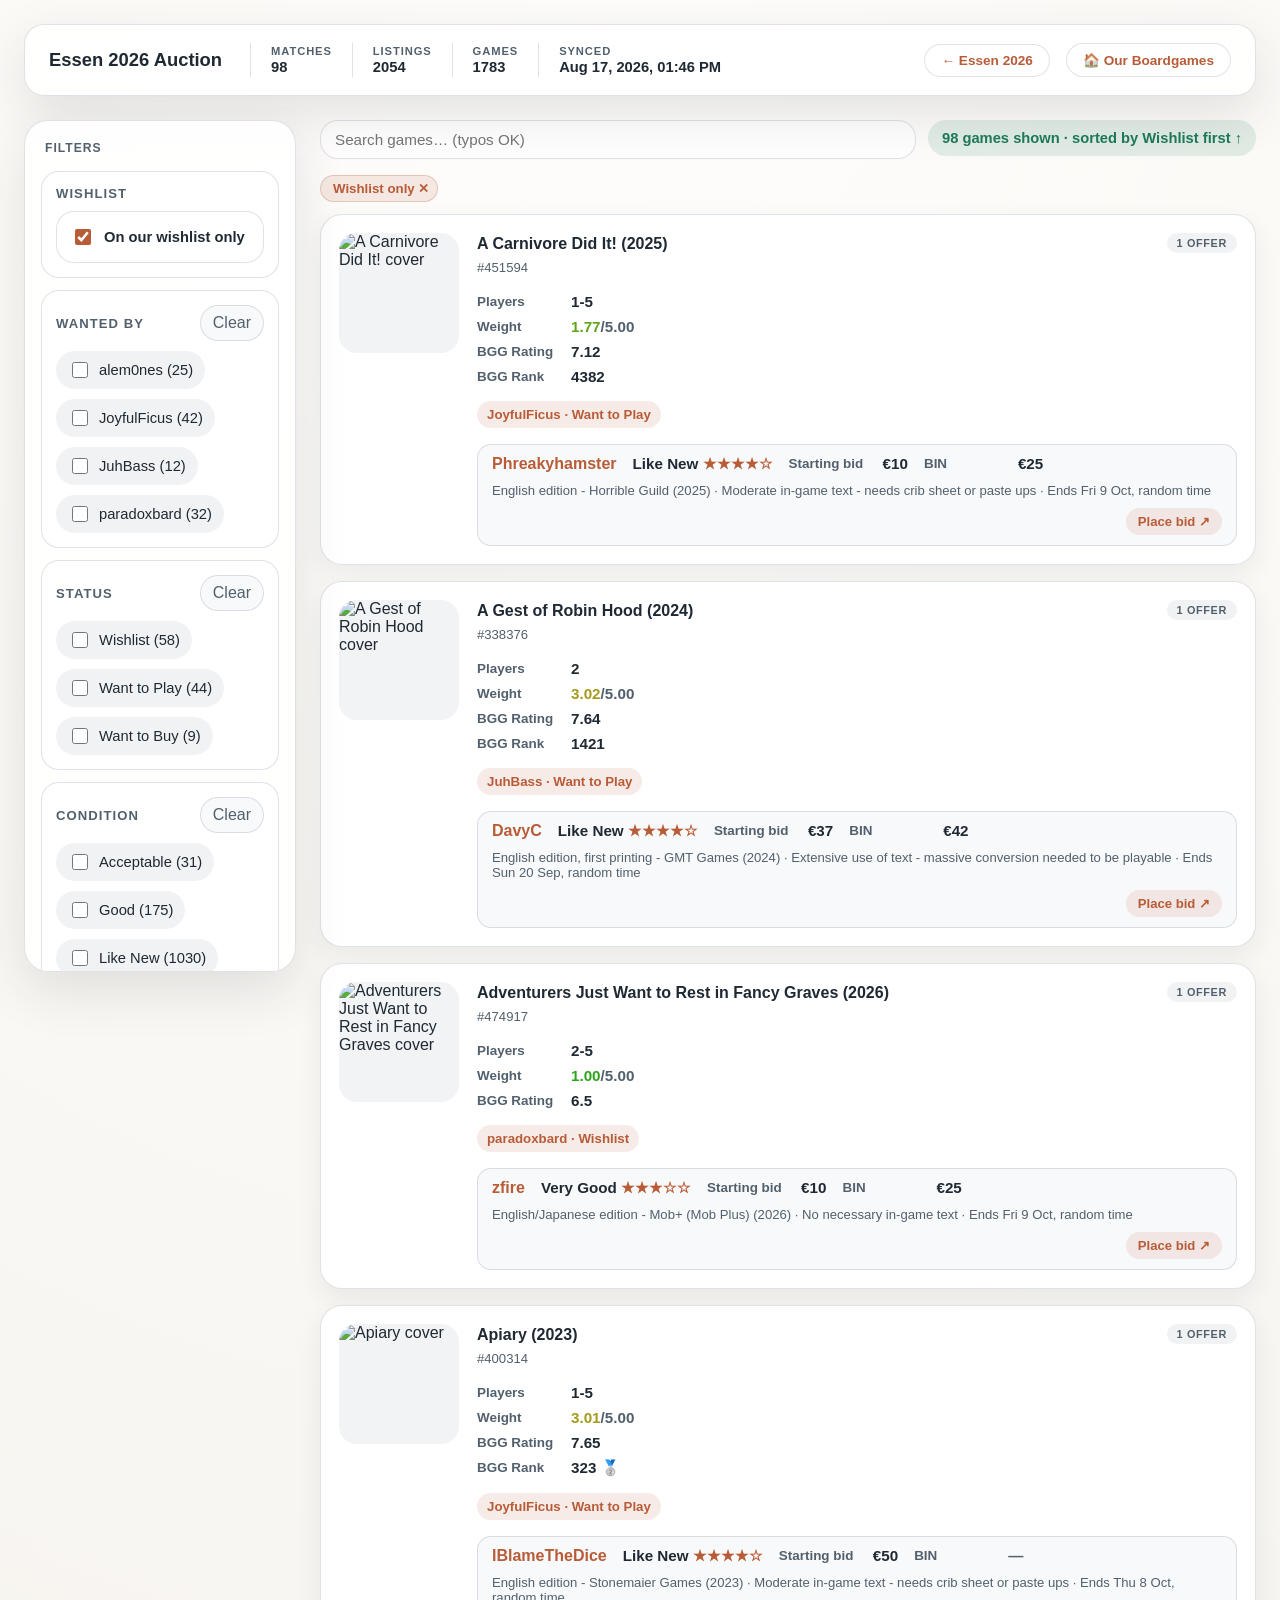
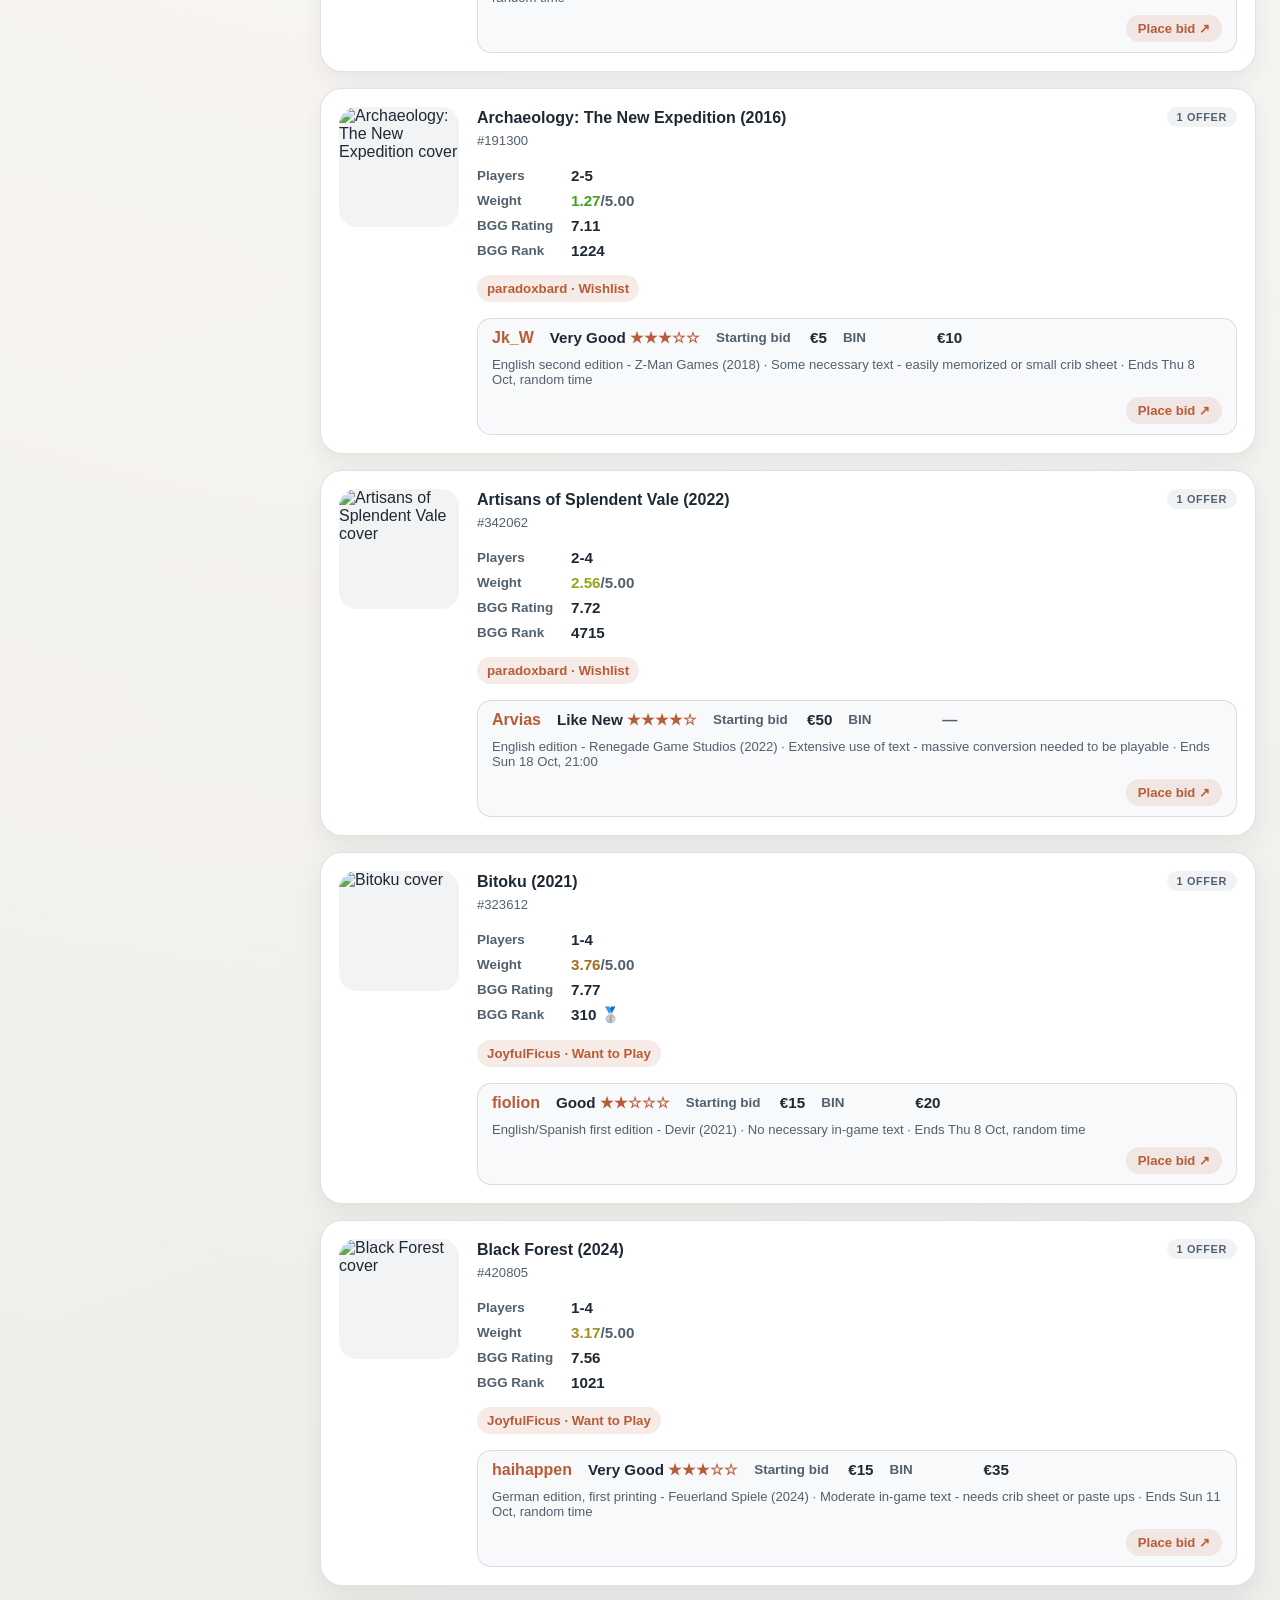
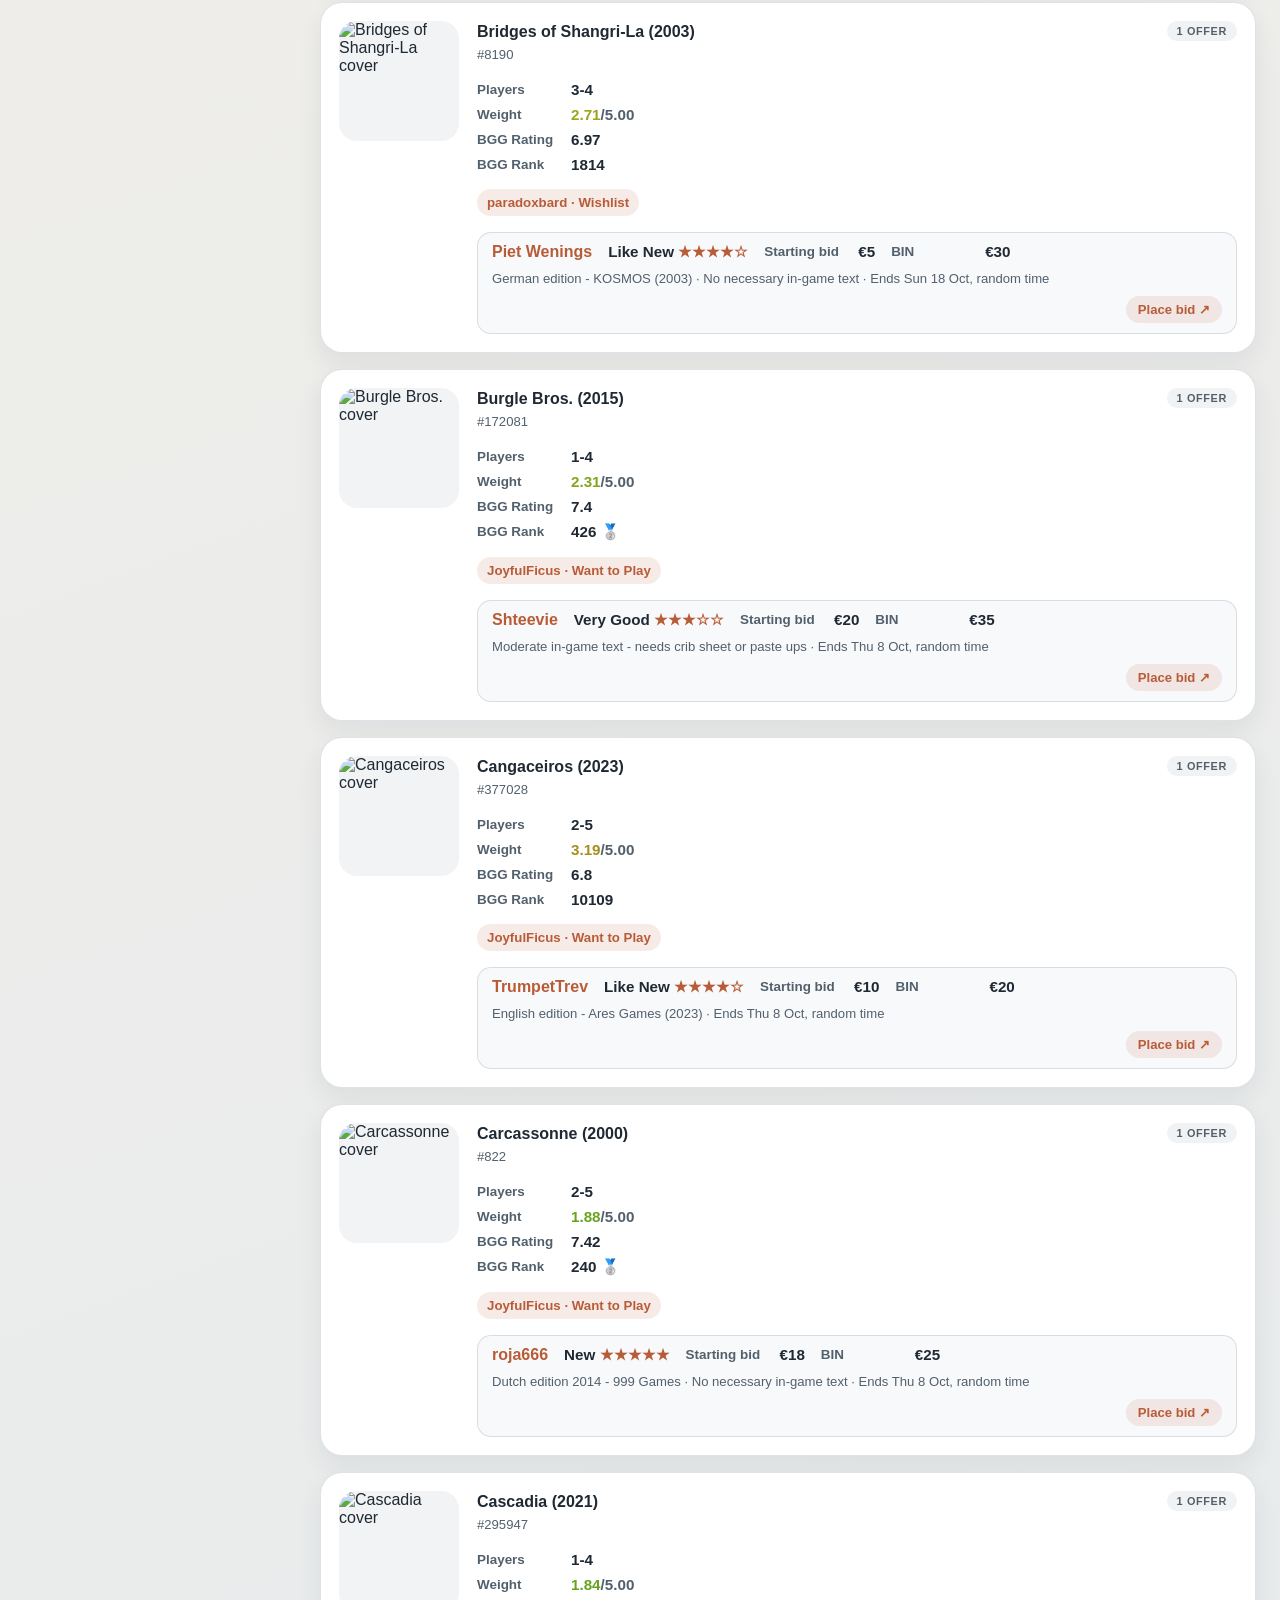
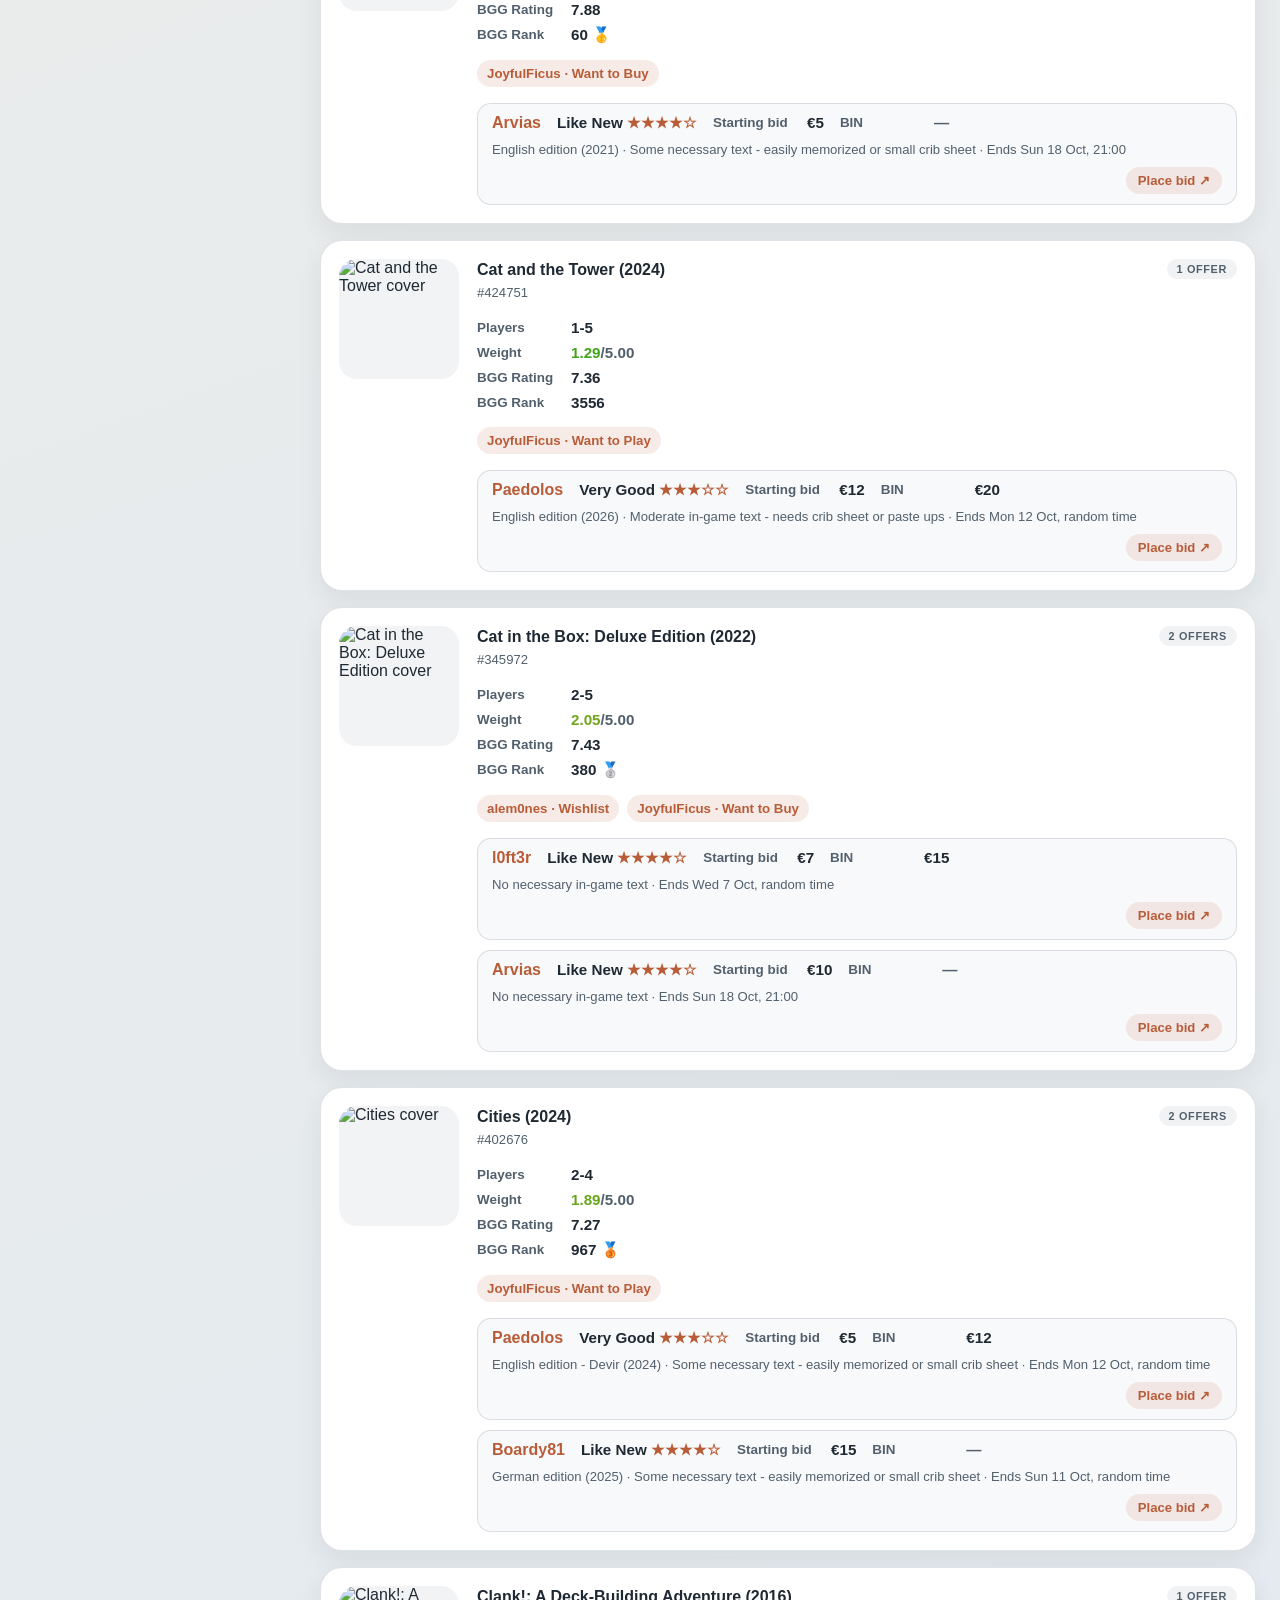
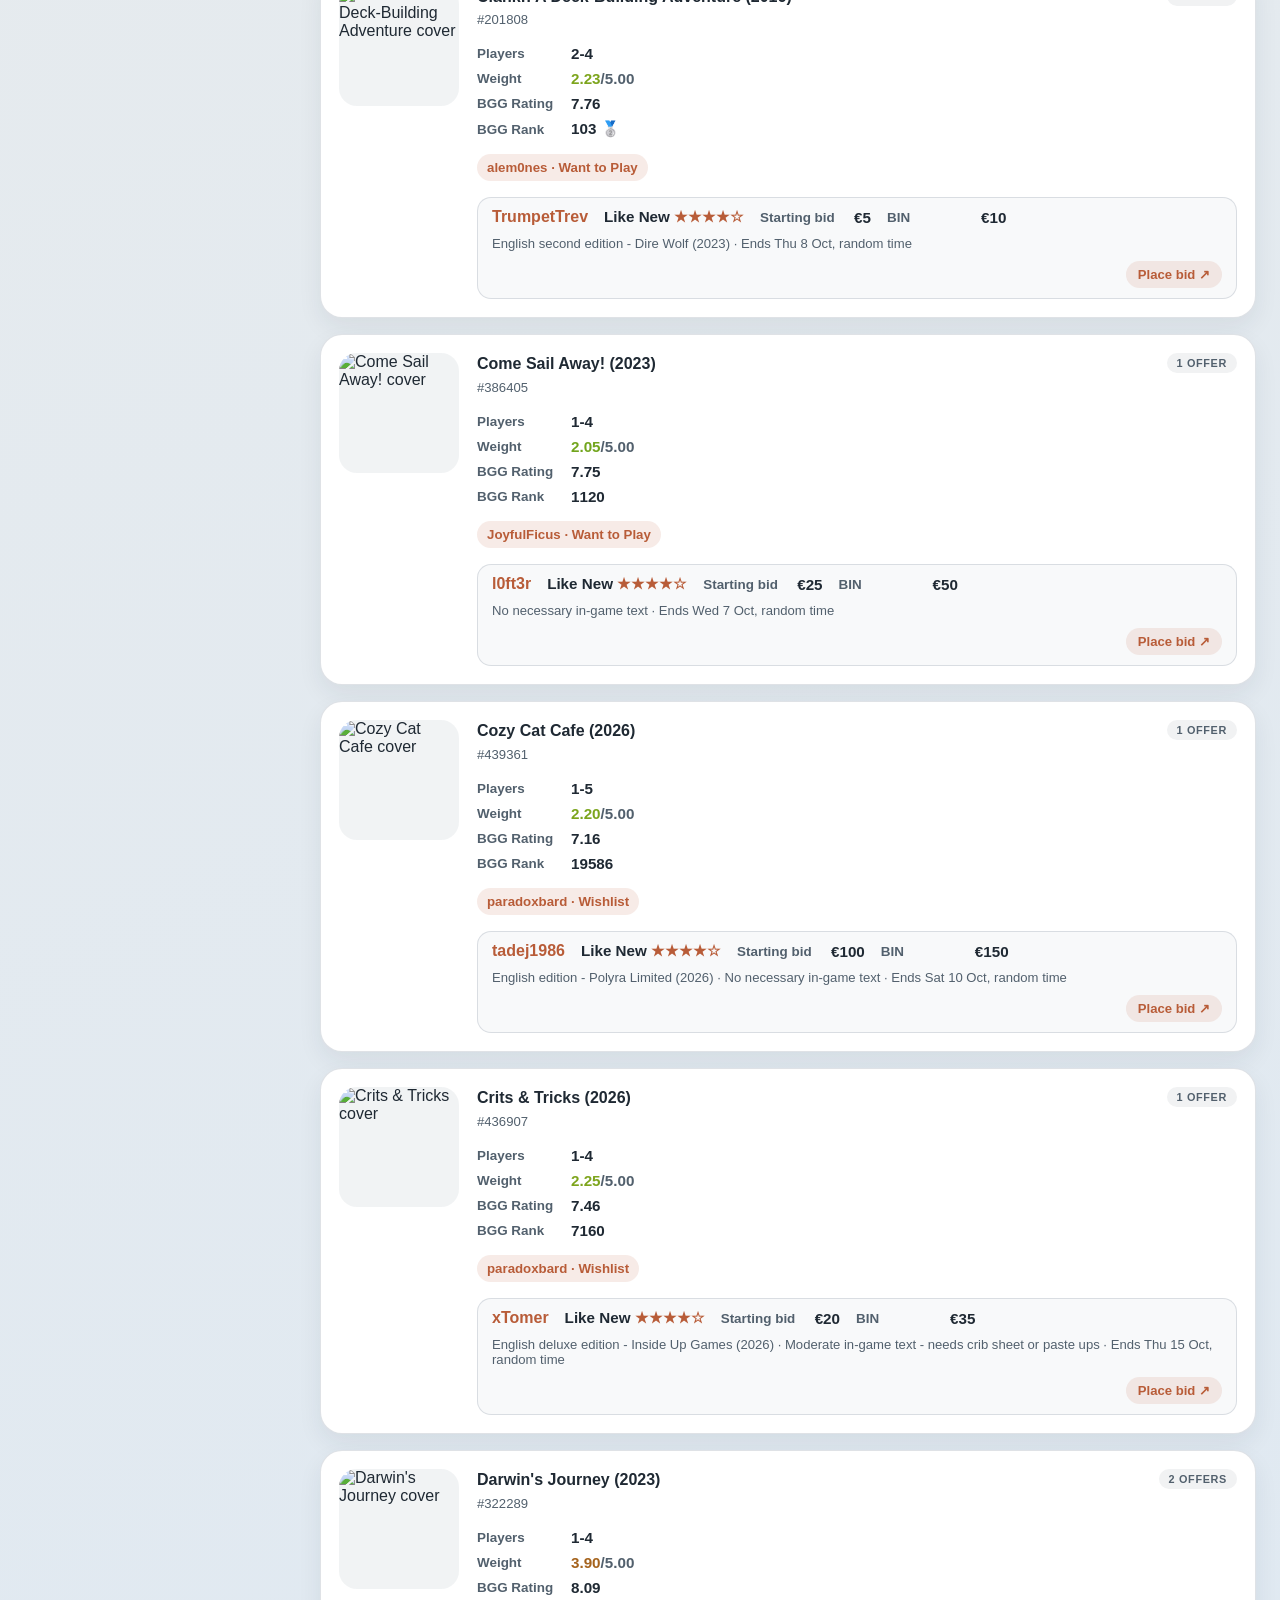
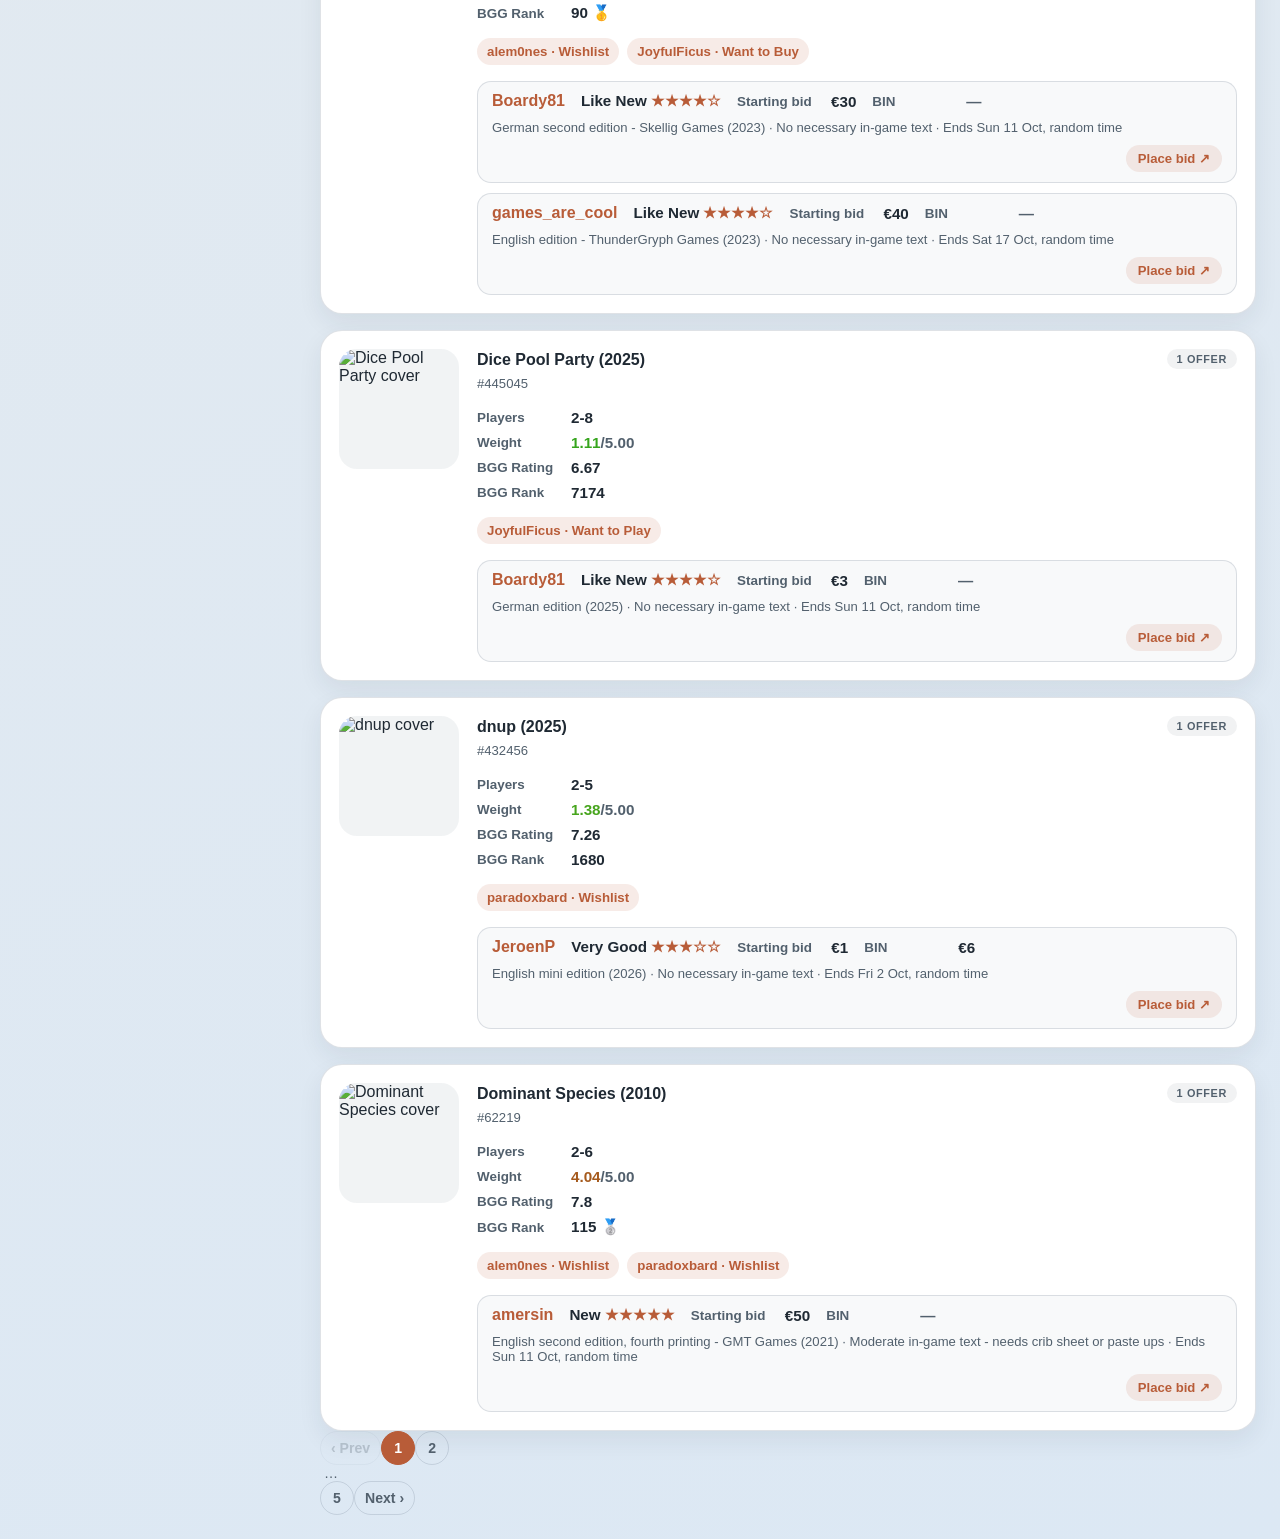
==== essen26-auction.html @ ebb70fa5 "Add Essen 2026 auction page New page cross-referencing the BGG no-shipping auction geeklist (382717)" ====
<!DOCTYPE html>
<html lang="en">
  <head>
    <meta charset="UTF-8" />
    <meta name="viewport" content="width=device-width, initial-scale=1.0" />
    <title>Essen 2026 Auction · Our Boardgames</title>
    <!-- Apply saved theme before paint to avoid flash -->
    <script>
      (function () {
        var t = localStorage.getItem("theme");
        if (t === "dark" || t === "light") document.documentElement.setAttribute("data-theme", t);
      })();
    </script>
    <link rel="stylesheet" href="./styles.css" />
  </head>
  <body>

    <!-- Mobile top bar (hidden on desktop via CSS) -->
    <header class="top-bar" id="top-bar">
      <input type="search" id="search-input-mobile" class="search-input search-input--topbar" placeholder="Search games…" autocomplete="off" />
      <button class="filter-toggle-btn" id="filter-toggle-btn" type="button" aria-label="Open filters">
        <svg width="15" height="15" viewBox="0 0 15 15" fill="none" aria-hidden="true">
          <line x1="1" y1="3.5" x2="14" y2="3.5" stroke="currentColor" stroke-width="1.5" stroke-linecap="round"/>
          <line x1="1" y1="7.5" x2="14" y2="7.5" stroke="currentColor" stroke-width="1.5" stroke-linecap="round"/>
          <line x1="1" y1="11.5" x2="14" y2="11.5" stroke="currentColor" stroke-width="1.5" stroke-linecap="round"/>
          <circle cx="4.5" cy="3.5" r="1.8" fill="var(--surface-strong)" stroke="currentColor" stroke-width="1.2"/>
          <circle cx="10.5" cy="7.5" r="1.8" fill="var(--surface-strong)" stroke="currentColor" stroke-width="1.2"/>
          <circle cx="6.5" cy="11.5" r="1.8" fill="var(--surface-strong)" stroke="currentColor" stroke-width="1.2"/>
        </svg>
        Filters
      </button>
    </header>

    <div class="page">

      <!-- Hero -->
      <section class="hero">
        <div class="hero-inner">
          <h1 class="hero-title">Essen 2026 Auction</h1>
          <div class="meta-row">
            <div class="meta-item">
              <span class="meta-label">Matches</span>
              <span class="meta-value" id="meta-matches">—</span>
            </div>
            <div class="meta-item">
              <span class="meta-label">Listings</span>
              <span class="meta-value" id="meta-listings">—</span>
            </div>
            <div class="meta-item">
              <span class="meta-label">Games</span>
              <span class="meta-value" id="meta-games">—</span>
            </div>
            <div class="meta-item">
              <span class="meta-label">Synced</span>
              <span class="meta-value" id="meta-synced">—</span>
            </div>
          </div>
          <a class="hero-nav" href="./essen26.html">← Essen 2026</a>
          <a class="hero-nav" href="./index.html">🏠 Our Boardgames</a>
        </div>
      </section>

      <!-- Content layout: sidebar + main -->
      <div class="content-layout">

        <!-- Drawer backdrop (mobile) -->
        <div class="drawer-backdrop" id="drawer-backdrop"></div>

        <!-- Sidebar / filter drawer -->
        <aside class="sidebar" id="sidebar">
          <div class="sidebar-header">
            <span class="sidebar-title">Filters</span>
            <button class="sidebar-close-btn" id="sidebar-close-btn" type="button" aria-label="Close filters">✕</button>
          </div>
          <div class="sidebar-body">
            <div class="control-row">
              <div class="filter-group">
                <div class="filter-heading">
                  <h3 class="filter-title">Wishlist</h3>
                </div>
                <label class="toggle" for="wishlist-only-toggle">
                  <input type="checkbox" id="wishlist-only-toggle" checked />
                  On our wishlist only
                </label>
              </div>
              <div class="filter-group">
                <div class="filter-heading">
                  <h3 class="filter-title">Wanted by</h3>
                  <button class="filter-clear" id="clear-owner-filters" type="button">Clear</button>
                </div>
                <div class="filter-grid" id="owner-filter-grid"></div>
              </div>
              <div class="filter-group">
                <div class="filter-heading">
                  <h3 class="filter-title">Status</h3>
                  <button class="filter-clear" id="clear-status-filters" type="button">Clear</button>
                </div>
                <div class="filter-grid" id="status-filter-grid"></div>
              </div>
              <div class="filter-group">
                <div class="filter-heading">
                  <h3 class="filter-title">Condition</h3>
                  <button class="filter-clear" id="clear-condition-filters" type="button">Clear</button>
                </div>
                <div class="filter-grid" id="condition-filter-grid"></div>
              </div>
              <div class="filter-group">
                <div class="filter-heading">
                  <h3 class="filter-title">Buy-It-Now</h3>
                </div>
                <label class="toggle" for="has-bin-toggle">
                  <input type="checkbox" id="has-bin-toggle" />
                  Has Buy-It-Now
                </label>
              </div>
              <div class="filter-group">
                <div class="filter-heading">
                  <h3 class="filter-title">Max starting bid</h3>
                </div>
                <label class="range-filter" for="max-starting-bid-filter">
                  <span>Up to €</span>
                  <input id="max-starting-bid-filter" type="number" min="0" step="0.5" placeholder="Any" />
                </label>
              </div>
              <div class="sort-filter">
                <div class="filter-heading">
                  <h3 class="filter-title">Sort by</h3>
                </div>
                <div class="sort-options" id="sort-options"></div>
              </div>
              <div class="sort-filter">
                <div class="filter-heading">
                  <h3 class="filter-title">Per page</h3>
                </div>
                <div class="sort-options" id="page-size-options"></div>
              </div>
              <div class="theme-toggle" id="theme-toggle">
                <button class="theme-option" id="theme-light-btn" type="button">
                  <span class="theme-icon">☀️</span> Light
                </button>
                <button class="theme-option" id="theme-dark-btn" type="button">
                  <span class="theme-icon">🌙</span> Dark
                </button>
              </div>
            </div>
          </div>
        </aside>

        <!-- Main content -->
        <div class="main-content">
          <div class="main-top">
            <div class="search-wrap">
              <input type="search" id="search-input" class="search-input" placeholder="Search games… (typos OK)" autocomplete="off" />
            </div>
            <div class="status loading" id="status-pill">Loading snapshot...</div>
          </div>
          <div id="active-filters" class="active-filters"></div>
          <div id="content"></div>
          <div id="pagination"></div>
        </div>

      </div><!-- /.content-layout -->
    </div><!-- /.page -->

    <script src="./essen26-auction.js"></script>
  </body>
</html>
---- styles.css ----
:root {
        color-scheme: light;
        --bg-start: #f6efe4;
        --bg-end: #dce8f4;
        --bg-glow: rgba(255, 255, 255, 0.85);
        --surface: rgba(255, 255, 255, 0.88);
        --surface-strong: #ffffff;
        --surface-border: rgba(81, 98, 118, 0.18);
        --text: #1f2933;
        --muted: #52606d;
        --accent: #b85c38;
        --accent-soft: rgba(184, 92, 56, 0.12);
        --success: #1f7a5a;
        --status-success-bg: rgba(31, 122, 90, 0.12);
        --shadow: 0 18px 52px rgba(31, 41, 51, 0.12);
        --card-shadow: 0 10px 24px rgba(31, 41, 51, 0.07);
        --ctrl-bg: rgba(255, 255, 255, 0.72);
        --ctrl-bg-strong: rgba(255, 255, 255, 0.9);
        --ctrl-bg-soft: rgba(255, 255, 255, 0.56);
        --input-bg: #ffffff;
        --pill-bg: rgba(31, 41, 51, 0.06);
        --subtle-bg: rgba(81, 98, 118, 0.04);
        --subtle-border: rgba(81, 98, 118, 0.14);
        --thumb-bg: rgba(81, 98, 118, 0.08);
        --top-bar-h: 52px;
      }

      @media (prefers-color-scheme: dark) {
        :root:not([data-theme="light"]) {
          color-scheme: dark;
          --bg-start: #1c1410;
          --bg-end: #0e1820;
          --bg-glow: rgba(255, 180, 120, 0.04);
          --surface: rgba(35, 28, 21, 0.95);
          --surface-strong: #26201a;
          --surface-border: rgba(255, 255, 255, 0.1);
          --text: #ede8e1;
          --muted: #8c99a6;
          --accent: #d4785a;
          --accent-soft: rgba(212, 120, 90, 0.18);
          --success: #36b07e;
          --status-success-bg: rgba(54, 176, 126, 0.15);
          --shadow: 0 18px 52px rgba(0, 0, 0, 0.5);
          --card-shadow: 0 10px 24px rgba(0, 0, 0, 0.3);
          --ctrl-bg: rgba(45, 37, 29, 0.9);
          --ctrl-bg-strong: rgba(50, 41, 32, 0.95);
          --ctrl-bg-soft: rgba(38, 31, 24, 0.7);
          --input-bg: #2a2218;
          --pill-bg: rgba(255, 255, 255, 0.08);
          --subtle-bg: rgba(255, 255, 255, 0.04);
          --subtle-border: rgba(255, 255, 255, 0.1);
          --thumb-bg: rgba(255, 255, 255, 0.06);
        }
      }

      [data-theme="dark"] {
        color-scheme: dark;
        --bg-start: #1c1410;
        --bg-end: #0e1820;
        --bg-glow: rgba(255, 180, 120, 0.04);
        --surface: rgba(35, 28, 21, 0.95);
        --surface-strong: #26201a;
        --surface-border: rgba(255, 255, 255, 0.1);
        --text: #ede8e1;
        --muted: #8c99a6;
        --accent: #d4785a;
        --accent-soft: rgba(212, 120, 90, 0.18);
        --success: #36b07e;
        --status-success-bg: rgba(54, 176, 126, 0.15);
        --shadow: 0 18px 52px rgba(0, 0, 0, 0.5);
        --card-shadow: 0 10px 24px rgba(0, 0, 0, 0.3);
        --ctrl-bg: rgba(45, 37, 29, 0.9);
        --ctrl-bg-strong: rgba(50, 41, 32, 0.95);
        --ctrl-bg-soft: rgba(38, 31, 24, 0.7);
        --input-bg: #2a2218;
        --pill-bg: rgba(255, 255, 255, 0.08);
        --subtle-bg: rgba(255, 255, 255, 0.04);
        --subtle-border: rgba(255, 255, 255, 0.1);
        --thumb-bg: rgba(255, 255, 255, 0.06);
      }

      [data-theme="light"] {
        color-scheme: light;
      }

      * {
        box-sizing: border-box;
      }

      body {
        margin: 0;
        min-height: 100vh;
        padding: 24px;
        font-family: "Avenir Next", Avenir, "Segoe UI", sans-serif;
        color: var(--text);
        background:
          radial-gradient(circle at top, var(--bg-glow), transparent 36%),
          linear-gradient(160deg, var(--bg-start), var(--bg-end));
      }

      .page {
        width: min(100%, 1240px);
        margin: 0 auto;
      }

      /* ── Top bar (mobile only, hidden on desktop) ───────── */

      .top-bar {
        display: none;
      }

      /* ── Hero ───────────────────────────────────────────── */

      .hero {
        padding: 18px 24px;
        border: 1px solid var(--surface-border);
        border-radius: 20px;
        background: var(--surface);
        box-shadow: var(--shadow);
        backdrop-filter: blur(12px);
      }

      .hero-inner {
        display: flex;
        align-items: center;
        gap: 8px 0;
        flex-wrap: wrap;
      }

      .hero-title {
        margin: 0;
        font-size: 1.15rem;
        font-weight: 700;
        color: var(--text);
        white-space: nowrap;
        padding-right: 28px;
      }

      .meta-row {
        display: flex;
        align-items: stretch;
        flex-wrap: wrap;
        flex: 1;
      }

      .hero-nav {
        flex-shrink: 0;
        margin-left: 16px;
        padding: 8px 16px;
        border-radius: 999px;
        border: 1px solid var(--surface-border);
        background: var(--ctrl-bg);
        color: var(--accent);
        font-size: 0.85rem;
        font-weight: 700;
        text-decoration: none;
        white-space: nowrap;
        transition: background 0.15s ease, transform 0.15s ease;
      }

      .hero-nav:hover {
        background: var(--accent);
        color: #fff;
        transform: translateY(-1px);
      }

      .meta-item {
        display: flex;
        flex-direction: column;
        gap: 2px;
        padding: 2px 20px;
        border-left: 1px solid var(--surface-border);
      }

      .meta-label {
        font-size: 0.7rem;
        letter-spacing: 0.08em;
        text-transform: uppercase;
        color: var(--muted);
        font-weight: 700;
      }

      .meta-value {
        font-size: 0.92rem;
        font-weight: 700;
        color: var(--text);
      }

      /* ── Layout: sidebar + main ─────────────────────────── */

      .content-layout {
        display: grid;
        grid-template-columns: 272px minmax(0, 1fr);
        gap: 24px;
        margin-top: 24px;
        align-items: start;
      }

      /* ── Sidebar ─────────────────────────────────────────── */

      .drawer-backdrop {
        display: none;
      }

      .sidebar {
        position: sticky;
        top: 24px;
        max-height: calc(100vh - 48px);
        overflow-y: auto;
        border: 1px solid var(--surface-border);
        border-radius: 24px;
        background: var(--surface);
        box-shadow: var(--shadow);
        backdrop-filter: blur(12px);
      }

      .sidebar-header {
        display: flex;
        align-items: center;
        justify-content: space-between;
        padding: 20px 20px 4px;
      }

      .sidebar-title {
        font-size: 0.76rem;
        font-weight: 700;
        letter-spacing: 0.08em;
        text-transform: uppercase;
        color: var(--muted);
      }

      .sidebar-close-btn {
        display: none;
      }

      .sidebar-body {
        padding: 12px 16px 20px;
      }

      .control-row {
        display: flex;
        flex-direction: column;
        gap: 12px;
      }

      /* ── Main content ────────────────────────────────────── */

      .main-content {
        min-width: 0;
      }

      .main-top {
        display: flex;
        align-items: center;
        gap: 12px;
        margin-bottom: 16px;
        flex-wrap: wrap;
      }

      .search-wrap {
        flex: 1;
        min-width: 180px;
      }

      /* ── Status pill ─────────────────────────────────────── */

      .status {
        display: inline-flex;
        align-items: center;
        gap: 10px;
        padding: 10px 14px;
        border-radius: 999px;
        background: var(--status-success-bg);
        color: var(--success);
        font-size: 0.92rem;
        font-weight: 700;
        align-self: flex-start;
      }

      .status.loading,
      .status.error {
        background: var(--accent-soft);
        color: var(--accent);
      }

      /* ── Search input ────────────────────────────────────── */

      .search-input {
        width: 100%;
        padding: 10px 14px;
        border: 1px solid var(--surface-border);
        border-radius: 18px;
        background: var(--ctrl-bg);
        color: var(--text);
        font: inherit;
        font-size: 0.95rem;
      }

      .search-input:focus {
        outline: none;
        border-color: rgba(184, 92, 56, 0.35);
      }

      /* ── Active filter chips ─────────────────────────────── */

      .active-filters {
        display: flex;
        flex-wrap: wrap;
        gap: 8px;
        margin-bottom: 12px;
      }

      .active-filters:empty {
        display: none;
      }

      .filter-chip {
        display: inline-flex;
        align-items: center;
        gap: 5px;
        padding: 5px 8px 5px 12px;
        border: 1px solid rgba(184, 92, 56, 0.25);
        border-radius: 999px;
        background: var(--accent-soft);
        color: var(--accent);
        font-size: 0.83rem;
        font-weight: 700;
      }

      .chip-remove {
        display: inline-flex;
        align-items: center;
        justify-content: center;
        width: 18px;
        height: 18px;
        padding: 0;
        border: none;
        border-radius: 50%;
        background: rgba(184, 92, 56, 0.15);
        color: inherit;
        font-size: 0.85rem;
        line-height: 1;
        cursor: pointer;
      }

      .chip-remove:hover {
        background: rgba(184, 92, 56, 0.3);
      }

      /* ── Filter controls ─────────────────────────────────── */

      .toggle {
        display: flex;
        align-items: center;
        gap: 10px;
        padding: 10px 14px;
        border: 1px solid var(--surface-border);
        border-radius: 18px;
        background: var(--ctrl-bg);
        color: var(--text);
        font-size: 0.92rem;
        font-weight: 700;
        cursor: pointer;
        min-height: 52px;
        width: 100%;
      }

      .toggle input {
        width: 16px;
        height: 16px;
        accent-color: var(--accent);
        cursor: pointer;
      }

      .filter-group {
        display: flex;
        flex-direction: column;
        gap: 10px;
        padding: 14px;
        border: 1px solid var(--surface-border);
        border-radius: 18px;
        background: var(--ctrl-bg);
      }

      .filter-heading {
        display: flex;
        align-items: center;
        justify-content: space-between;
        gap: 12px;
      }

      .filter-title {
        margin: 0;
        font-size: 0.82rem;
        letter-spacing: 0.08em;
        text-transform: uppercase;
        color: var(--muted);
        font-weight: 700;
      }

      .filter-grid {
        display: flex;
        flex-wrap: wrap;
        gap: 10px;
      }

      .owner-filter-option,
      .status-filter-option {
        display: inline-flex;
        align-items: center;
        gap: 8px;
        font-size: 0.92rem;
        padding: 8px 12px;
        border-radius: 999px;
        background: var(--pill-bg);
        cursor: pointer;
      }

      .owner-filter-option input,
      .status-filter-option input {
        width: 16px;
        height: 16px;
        accent-color: var(--accent);
      }

      .filter-clear {
        padding: 8px 12px;
        border: 1px solid var(--surface-border);
        border-radius: 999px;
        background: var(--subtle-bg);
        color: var(--muted);
        font: inherit;
        cursor: pointer;
      }

      .range-filter {
        display: grid;
        grid-template-columns: auto minmax(0, 1fr) auto minmax(0, 1fr);
        align-items: center;
        gap: 10px;
        padding: 10px 14px;
        border: 1px solid var(--surface-border);
        border-radius: 18px;
        background: var(--ctrl-bg);
        min-height: 52px;
        width: 100%;
      }

      .range-filter input {
        width: 100%;
        min-width: 0;
        padding: 6px 8px;
        border: 1px solid var(--surface-border);
        border-radius: 10px;
        background: var(--input-bg);
        color: var(--text);
        font: inherit;
      }

      .sort-filter {
        display: flex;
        flex-direction: column;
        gap: 10px;
        padding: 10px 14px;
        border: 1px solid var(--surface-border);
        border-radius: 18px;
        background: var(--ctrl-bg);
        min-height: 52px;
        width: 100%;
        font-weight: 700;
      }

      .sort-options {
        display: flex;
        flex-wrap: wrap;
        gap: 10px;
      }

      .sort-option {
        padding: 9px 12px;
        border: 1px solid var(--surface-border);
        border-radius: 999px;
        background: var(--ctrl-bg-strong);
        color: var(--text);
        font: inherit;
        font-weight: 700;
        cursor: pointer;
      }

      .sort-option.active {
        border-color: rgba(184, 92, 56, 0.35);
        background: var(--accent-soft);
        color: var(--accent);
      }

      /* ── Cards ───────────────────────────────────────────── */

      .card-list {
        display: grid;
        gap: 16px;
      }

      .game-card {
        display: grid;
        grid-template-columns: 120px minmax(0, 1fr);
        gap: 18px;
        padding: 18px;
        border: 1px solid var(--surface-border);
        border-radius: 22px;
        background: var(--surface-strong);
        box-shadow: var(--card-shadow);
      }

      .game-card.compact {
        grid-template-columns: 84px minmax(0, 1fr);
        padding: 14px;
        border-radius: 18px;
        background: var(--ctrl-bg-soft);
        box-shadow: none;
      }

      .card-thumb-wrap {
        display: flex;
        width: 100%;
        aspect-ratio: 1;
      }

      .card-thumb-wrap img,
      .card-thumb {
        width: 100%;
        height: 100%;
        aspect-ratio: 1;
        object-fit: cover;
        border-radius: 18px;
        display: block;
        background: var(--thumb-bg);
      }

      .card-thumb.placeholder {
        display: grid;
        place-items: center;
        text-align: center;
        color: var(--muted);
        font-size: 0.88rem;
        padding: 10px;
      }

      .card-body {
        min-width: 0;
      }

      .card-heading {
        display: flex;
        align-items: flex-start;
        justify-content: space-between;
        gap: 16px;
      }

      .game-name {
        margin: 0;
        font-size: 1rem;
        font-weight: 700;
        line-height: 1.35;
      }

      .game-name a {
        color: inherit;
        text-decoration: none;
      }

      .game-name a:hover {
        text-decoration: underline;
      }

      .game-meta {
        margin-top: 4px;
        color: var(--muted);
        line-height: 1.4;
        font-size: 0.82rem;
      }

      .detail-list {
        display: grid;
        gap: 8px;
        margin-top: 16px;
      }

      .detail-line {
        display: flex;
        flex-wrap: wrap;
        align-items: center;
        gap: 8px;
      }

      .detail-label {
        min-width: 86px;
        font-size: 0.84rem;
        color: var(--muted);
        font-weight: 700;
      }

      .detail-value {
        font-size: 0.95rem;
        font-weight: 600;
        color: var(--text);
      }

      .card-section {
        margin-top: 16px;
      }

      .section-label {
        margin-bottom: 10px;
        font-size: 0.76rem;
        letter-spacing: 0.08em;
        text-transform: uppercase;
        color: var(--muted);
        font-weight: 700;
      }

      .pill-list {
        display: flex;
        flex-wrap: wrap;
        gap: 8px;
      }

      .pill {
        display: inline-flex;
        padding: 6px 10px;
        border-radius: 999px;
        background: var(--pill-bg);
        color: var(--text);
        font-size: 0.83rem;
        font-weight: 700;
        white-space: nowrap;
      }

      .pill.active {
        background: var(--accent-soft);
        color: var(--accent);
      }

      .pill.subtle {
        background: var(--pill-bg);
        color: var(--muted);
      }

      .pill.prio-1 {
        background: rgba(31, 157, 111, 0.16);
        color: #1f9d6f;
      }

      .pill.prio-2 {
        background: var(--accent-soft);
        color: var(--accent);
      }

      .pill.prio-3 {
        background: rgba(201, 146, 46, 0.18);
        color: #c9922e;
      }

      .pill.prio-4 {
        background: rgba(130, 140, 150, 0.16);
        color: var(--muted);
      }

      .pill.prio-unprioritized {
        background: var(--pill-bg);
        color: var(--muted);
      }

      .avail-badge {
        flex-shrink: 0;
        align-self: flex-start;
        padding: 4px 10px;
        border-radius: 999px;
        background: var(--pill-bg);
        color: var(--muted);
        font-size: 0.68rem;
        font-weight: 700;
        letter-spacing: 0.06em;
        text-transform: uppercase;
        white-space: nowrap;
      }

      .muted {
        color: var(--muted);
      }

      .weight-value {
        font-weight: 700;
      }

      .weight-max {
        color: var(--muted);
      }

      .expansion-disclosure {
        margin-top: 16px;
        padding: 12px 14px;
        border: 1px solid var(--subtle-border);
        border-radius: 14px;
        background: var(--subtle-bg);
      }

      .expansion-disclosure summary {
        cursor: pointer;
        font-weight: 700;
        color: var(--text);
      }

      .expansion-card-list {
        display: grid;
        gap: 10px;
        margin-top: 14px;
      }

      /* ── Pagination ──────────────────────────────────────── */

      .pagination {
        display: flex;
        justify-content: center;
        align-items: center;
        gap: 4px;
        padding: 20px 0 4px;
      }

      .page-btn {
        min-width: 34px;
        height: 34px;
        padding: 0 10px;
        border: 1px solid var(--surface-border);
        border-radius: 999px;
        background: transparent;
        color: var(--muted);
        font: inherit;
        font-size: 0.88rem;
        font-weight: 600;
        cursor: pointer;
        transition: background 0.15s, color 0.15s, border-color 0.15s;
      }

      .page-btn:hover:not(:disabled) {
        border-color: rgba(184, 92, 56, 0.35);
        background: var(--accent-soft);
        color: var(--accent);
      }

      .page-btn:disabled {
        opacity: 0.28;
        cursor: default;
      }

      .page-btn.active {
        border-color: var(--accent);
        background: var(--accent);
        color: #fff;
        font-weight: 700;
      }

      .page-btn.active:hover {
        background: var(--accent);
        color: #fff;
      }

      .page-ellipsis {
        display: flex;
        align-items: center;
        padding: 0 4px;
        color: var(--muted);
        font-size: 0.88rem;
        user-select: none;
      }

      /* ── Theme toggle ────────────────────────────────────── */

      .theme-toggle {
        display: flex;
        align-items: center;
        gap: 0;
        padding: 4px;
        border: 1px solid var(--surface-border);
        border-radius: 999px;
        background: var(--ctrl-bg);
        width: 100%;
      }

      .theme-option {
        flex: 1;
        display: flex;
        align-items: center;
        justify-content: center;
        gap: 6px;
        padding: 7px 10px;
        border: none;
        border-radius: 999px;
        background: transparent;
        color: var(--muted);
        font: inherit;
        font-size: 0.88rem;
        font-weight: 600;
        cursor: pointer;
        transition: background 0.18s, color 0.18s;
        white-space: nowrap;
      }

      .theme-option.active {
        background: var(--surface-strong);
        color: var(--text);
        font-weight: 700;
        box-shadow: 0 1px 4px rgba(0, 0, 0, 0.12);
      }

      .theme-option .theme-icon {
        font-size: 1rem;
        line-height: 1;
      }

      /* ── Misc ────────────────────────────────────────────── */

      .empty-state {
        padding: 28px;
        border: 1px dashed var(--surface-border);
        border-radius: 18px;
        background: var(--ctrl-bg-soft);
        color: var(--muted);
        line-height: 1.7;
      }

      .code {
        font-family: "SFMono-Regular", Consolas, "Liberation Mono", monospace;
        font-size: 0.95em;
      }

      /* ── Responsive: medium screens ─────────────────────── */

      /* ── Responsive: mobile ──────────────────────────────── */

      @media (max-width: 768px) {
        body {
          padding: 16px;
          padding-top: calc(var(--top-bar-h) + 16px);
        }

        /* Smart sticky top bar */
        .top-bar {
          display: flex;
          position: fixed;
          top: 0;
          left: 0;
          right: 0;
          z-index: 200;
          align-items: center;
          gap: 10px;
          padding: 0 12px;
          height: var(--top-bar-h);
          background: var(--surface-strong);
          border-bottom: 1px solid var(--surface-border);
          box-shadow: 0 2px 12px rgba(31, 41, 51, 0.08);
          transition: transform 0.25s ease;
        }

        .top-bar.top-bar--hidden {
          transform: translateY(-100%);
        }

        .search-input--topbar {
          flex: 1;
          min-width: 0;
          height: 36px;
          padding: 0 12px;
          font-size: 0.9rem;
          border-radius: 999px;
        }

        .filter-toggle-btn {
          display: inline-flex;
          align-items: center;
          gap: 6px;
          padding: 7px 14px;
          border: 1px solid var(--surface-border);
          border-radius: 999px;
          background: var(--accent-soft);
          color: var(--accent);
          font: inherit;
          font-size: 0.88rem;
          font-weight: 700;
          cursor: pointer;
          flex-shrink: 0;
        }

        /* Hide desktop search on mobile */
        .search-wrap {
          display: none;
        }

        /* Single-column layout */
        .content-layout {
          grid-template-columns: 1fr;
          gap: 0;
          margin-top: 16px;
        }

        /* Sidebar becomes a slide-in drawer */
        .sidebar {
          position: fixed;
          top: 0;
          left: 0;
          bottom: 0;
          width: min(300px, 85vw);
          max-height: 100%;
          border-radius: 0 24px 24px 0;
          z-index: 300;
          transform: translateX(-100%);
          transition: transform 0.28s ease;
          overflow-y: auto;
        }

        .sidebar.sidebar--open {
          transform: translateX(0);
        }

        .sidebar-close-btn {
          display: inline-flex;
          align-items: center;
          justify-content: center;
          width: 32px;
          height: 32px;
          border: 1px solid var(--surface-border);
          border-radius: 50%;
          background: var(--subtle-bg);
          color: var(--muted);
          font: inherit;
          font-size: 1rem;
          cursor: pointer;
          flex-shrink: 0;
        }

        /* Backdrop */
        .drawer-backdrop {
          display: none;
          position: fixed;
          inset: 0;
          background: rgba(0, 0, 0, 0.35);
          z-index: 250;
          backdrop-filter: blur(2px);
        }

        .drawer-backdrop.drawer-backdrop--visible {
          display: block;
        }

        /* Hero */
        .hero {
          padding: 14px 16px;
        }

        .hero-title {
          width: 100%;
          padding-right: 0;
          padding-bottom: 10px;
        }

        .meta-item {
          padding: 4px 14px;
        }

        .meta-item:first-child {
          padding-left: 0;
          border-left: none;
        }

        /* Cards */
        .game-card,
        .game-card.compact {
          grid-template-columns: 1fr;
        }

        .card-thumb-wrap {
          max-width: 140px;
        }

        .detail-line {
          align-items: flex-start;
          flex-direction: column;
          gap: 4px;
        }

        /* Range filter */
        .range-filter {
          grid-template-columns: 1fr 1fr;
          align-items: stretch;
        }

        .range-filter span:first-child,
        .range-filter .muted {
          grid-column: 1 / -1;
        }
      }

      /* ── Auction offers ──────────────────────────────────── */

      .offer-list {
        display: grid;
        gap: 10px;
      }

      .offer-row {
        display: flex;
        flex-wrap: wrap;
        align-items: center;
        gap: 10px 16px;
        padding: 10px 14px;
        border: 1px solid var(--surface-border);
        border-radius: 14px;
        background: var(--subtle-bg);
      }

      .offer-seller {
        font-weight: 700;
        color: var(--accent);
        text-decoration: none;
      }

      .offer-seller:hover {
        text-decoration: underline;
      }

      .offer-stars {
        color: var(--accent);
        letter-spacing: 1px;
      }

      .offer-meta {
        width: 100%;
        font-size: 0.82rem;
      }

      .offer-bid-link {
        margin-left: auto;
        padding: 6px 12px;
        border-radius: 999px;
        background: var(--accent-soft);
        color: var(--accent);
        font-size: 0.82rem;
        font-weight: 700;
        text-decoration: none;
        white-space: nowrap;
      }

      .offer-bid-link:hover {
        background: var(--accent);
        color: #fff;
      }
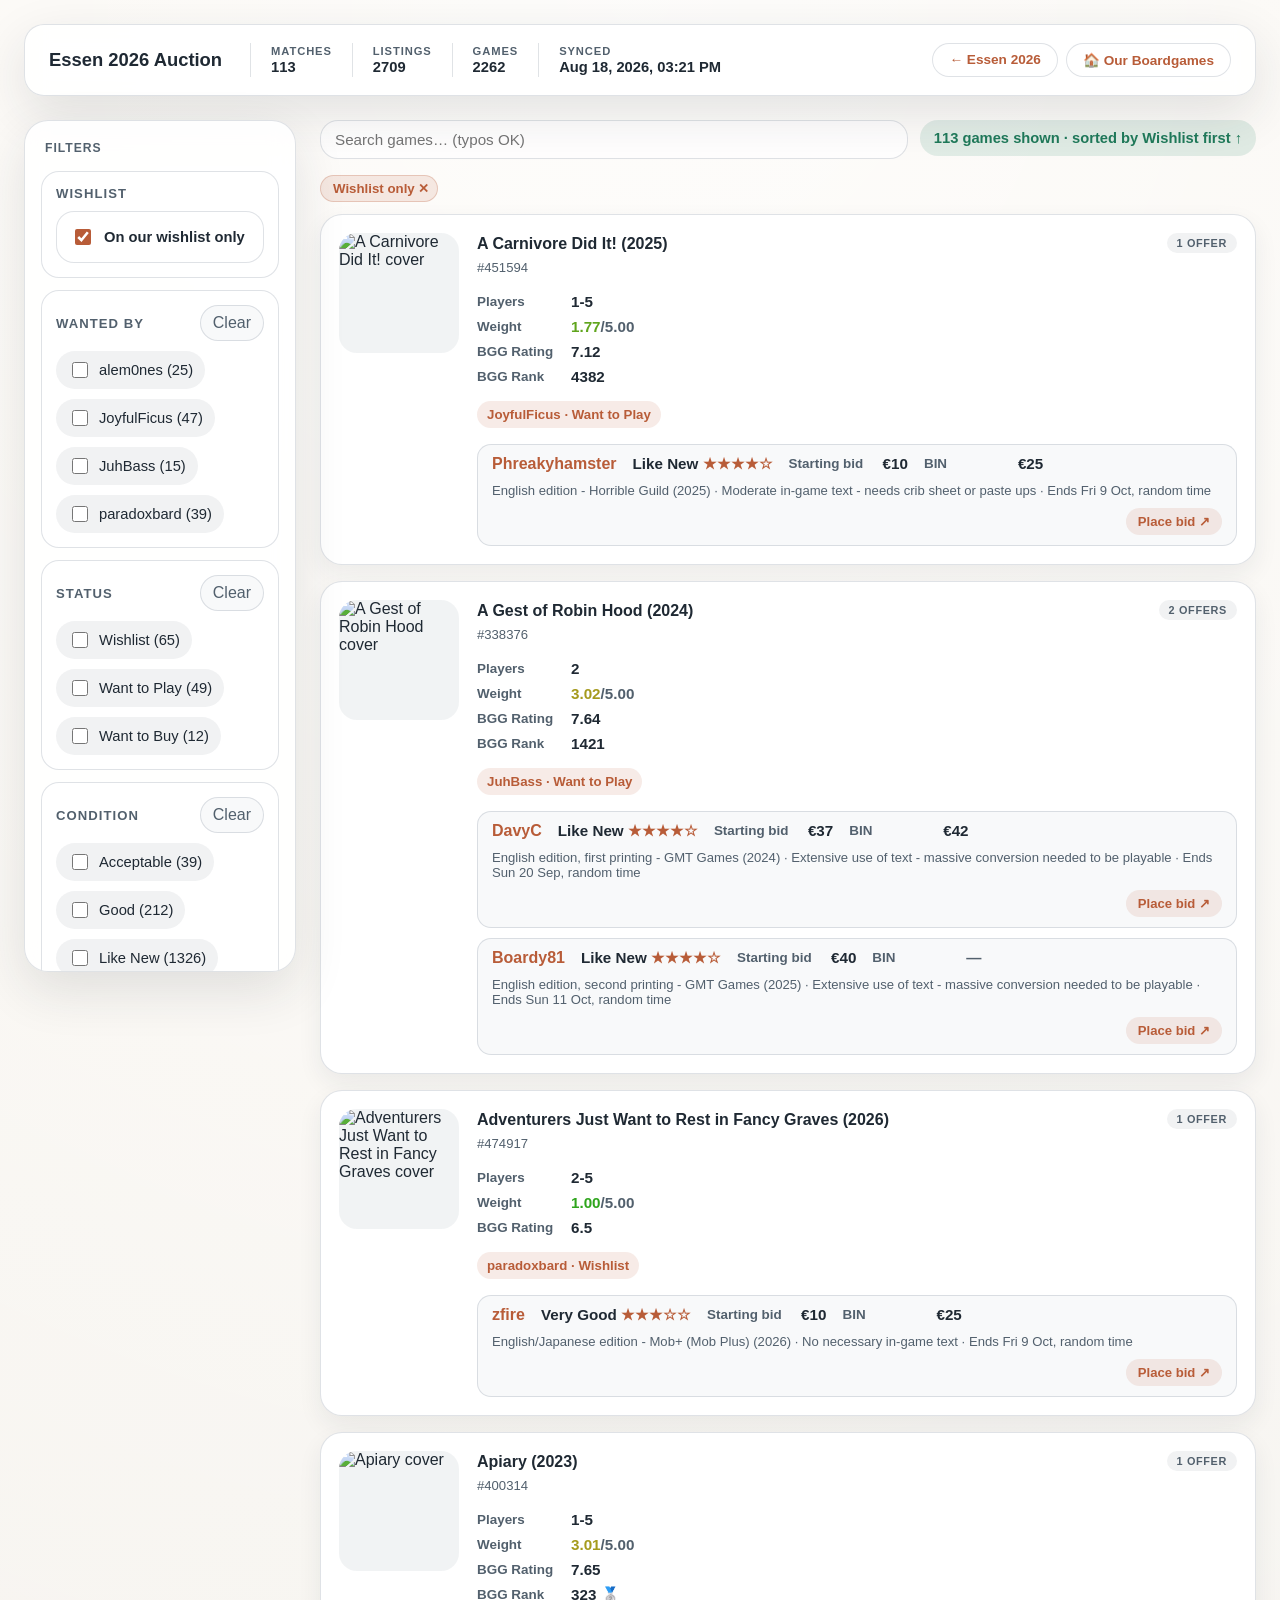
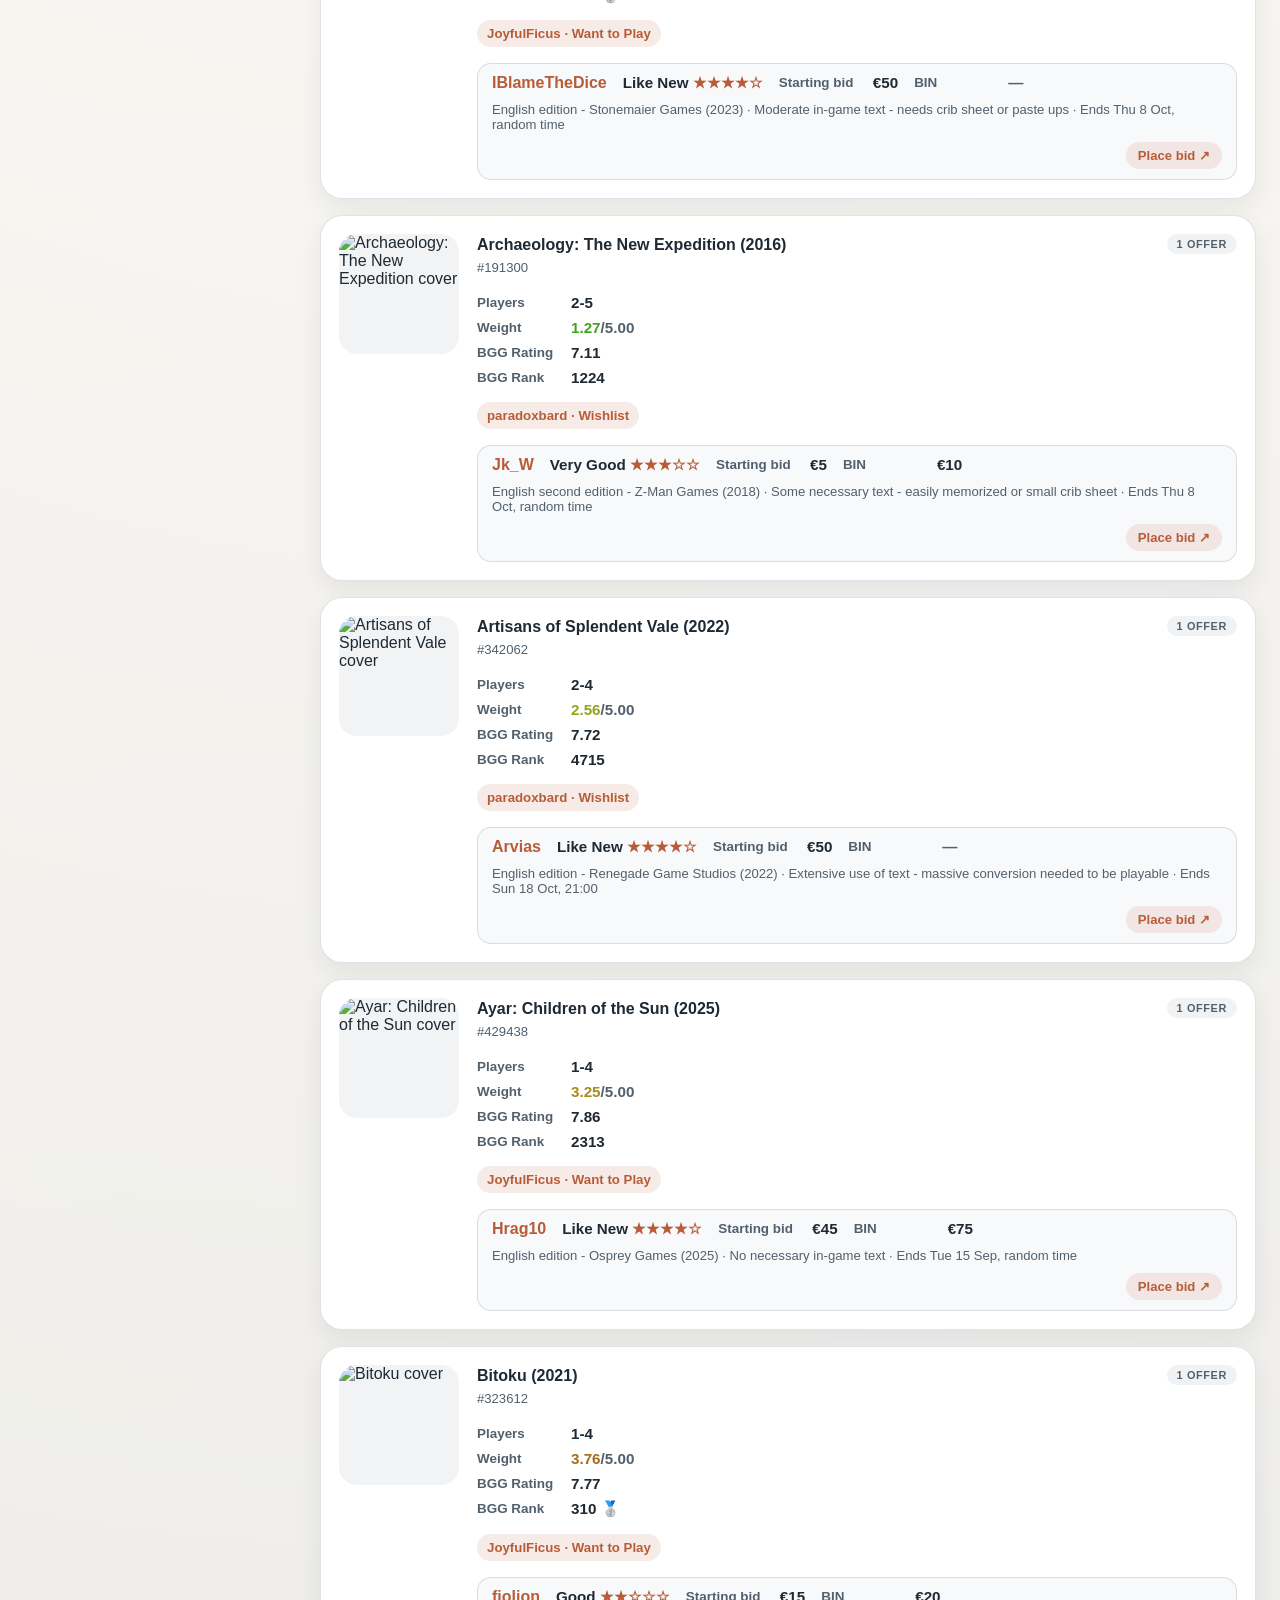
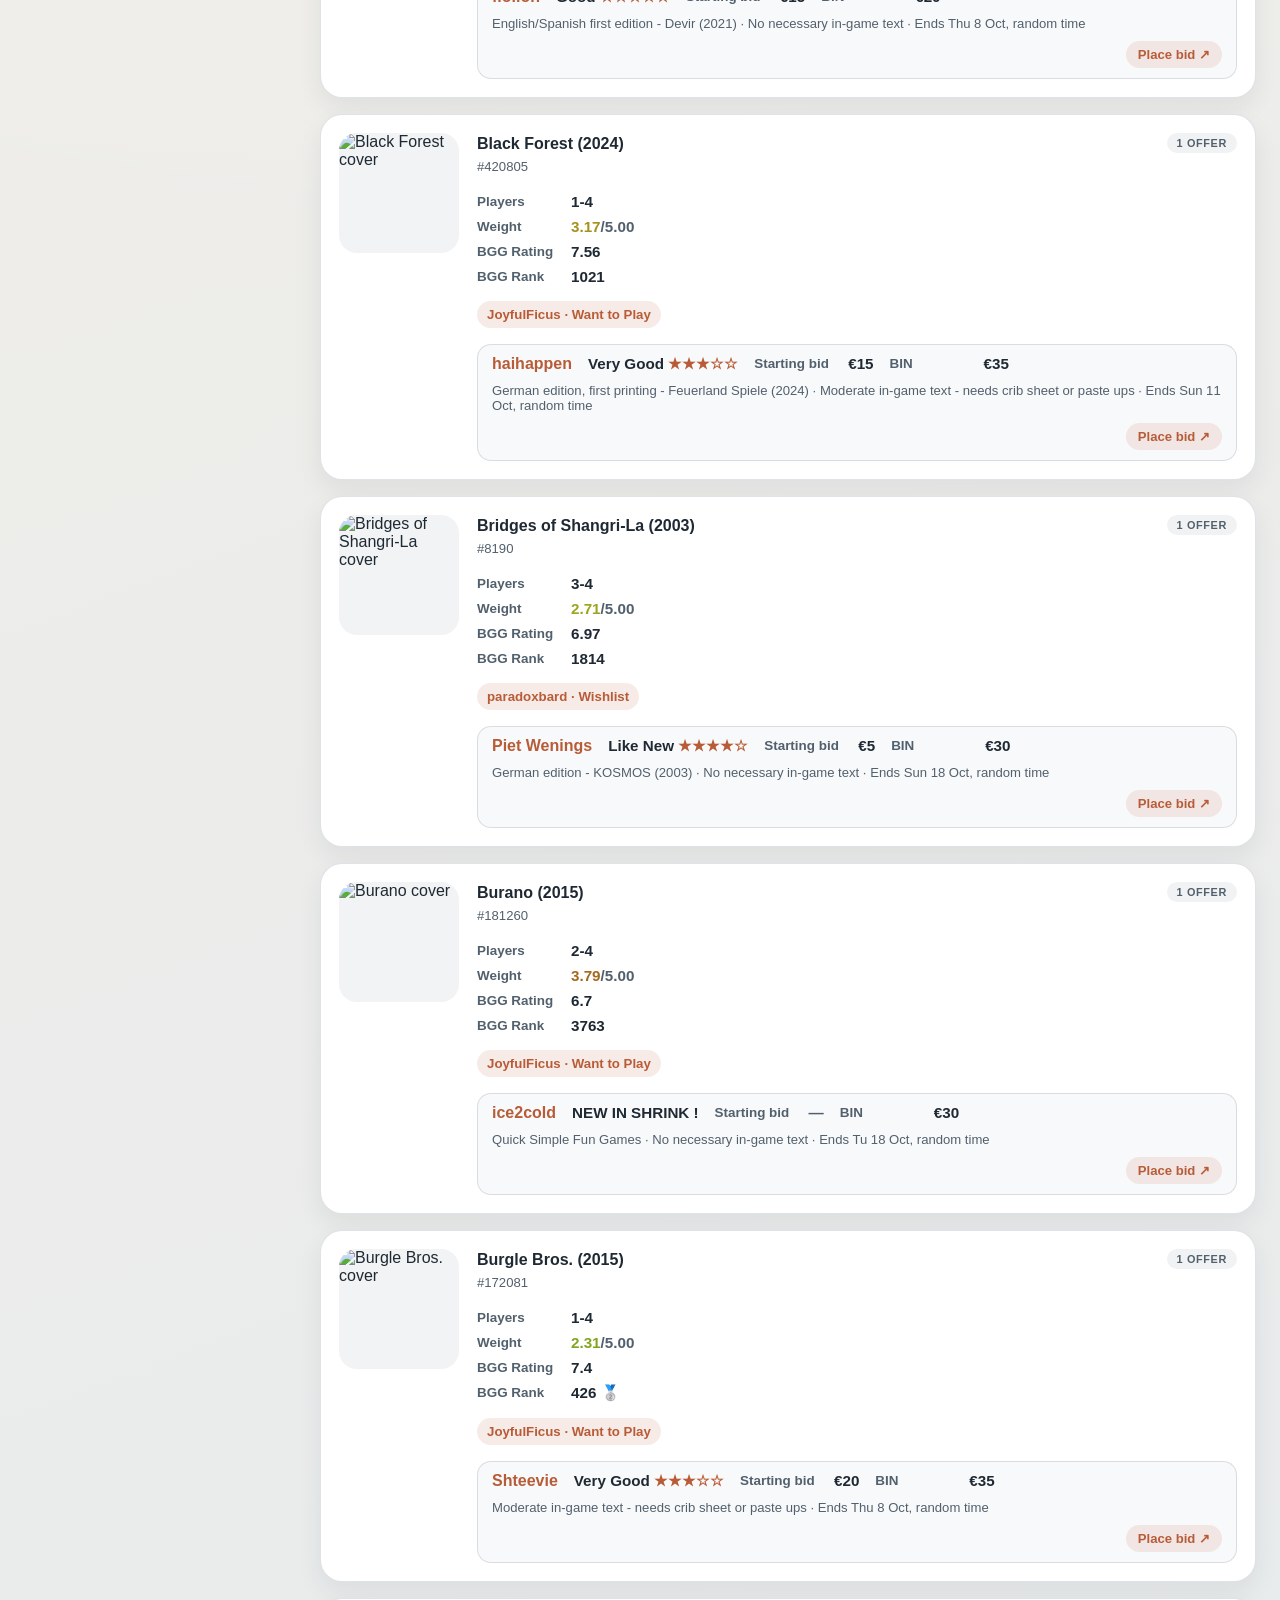
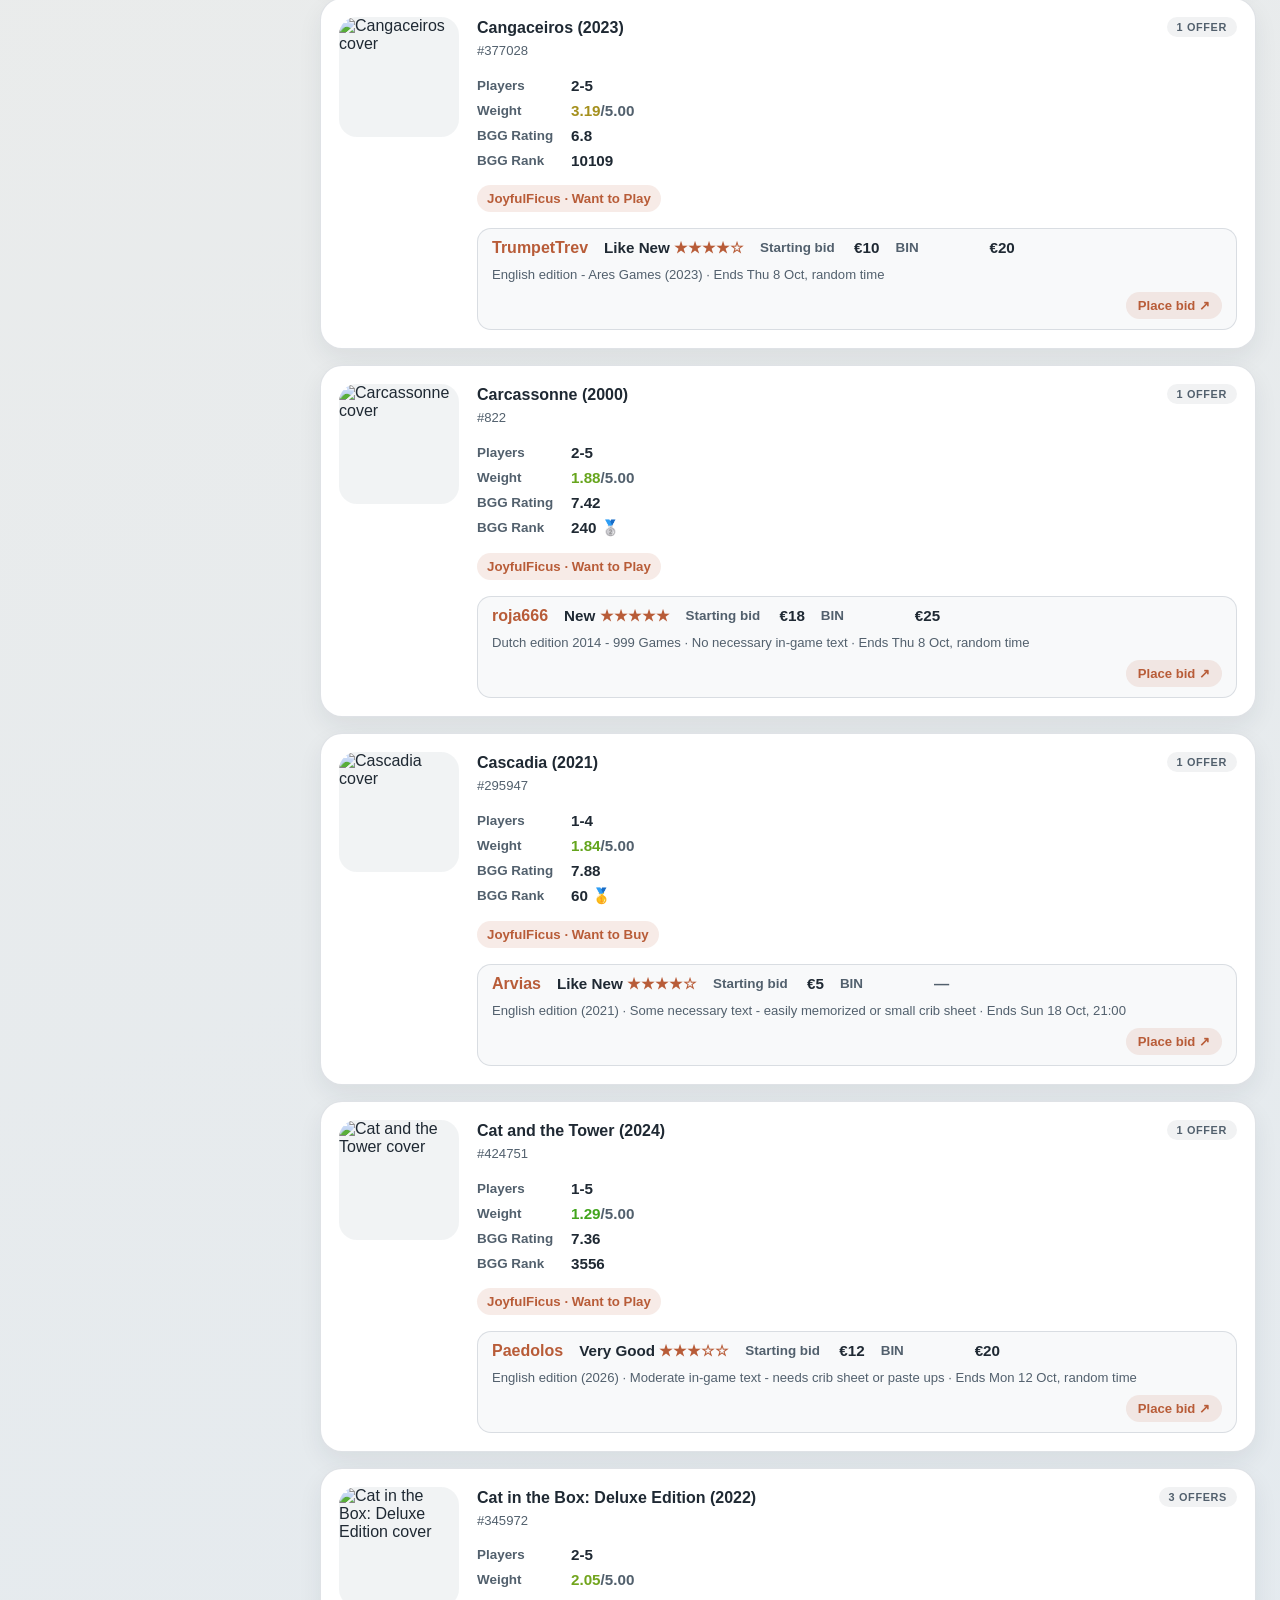
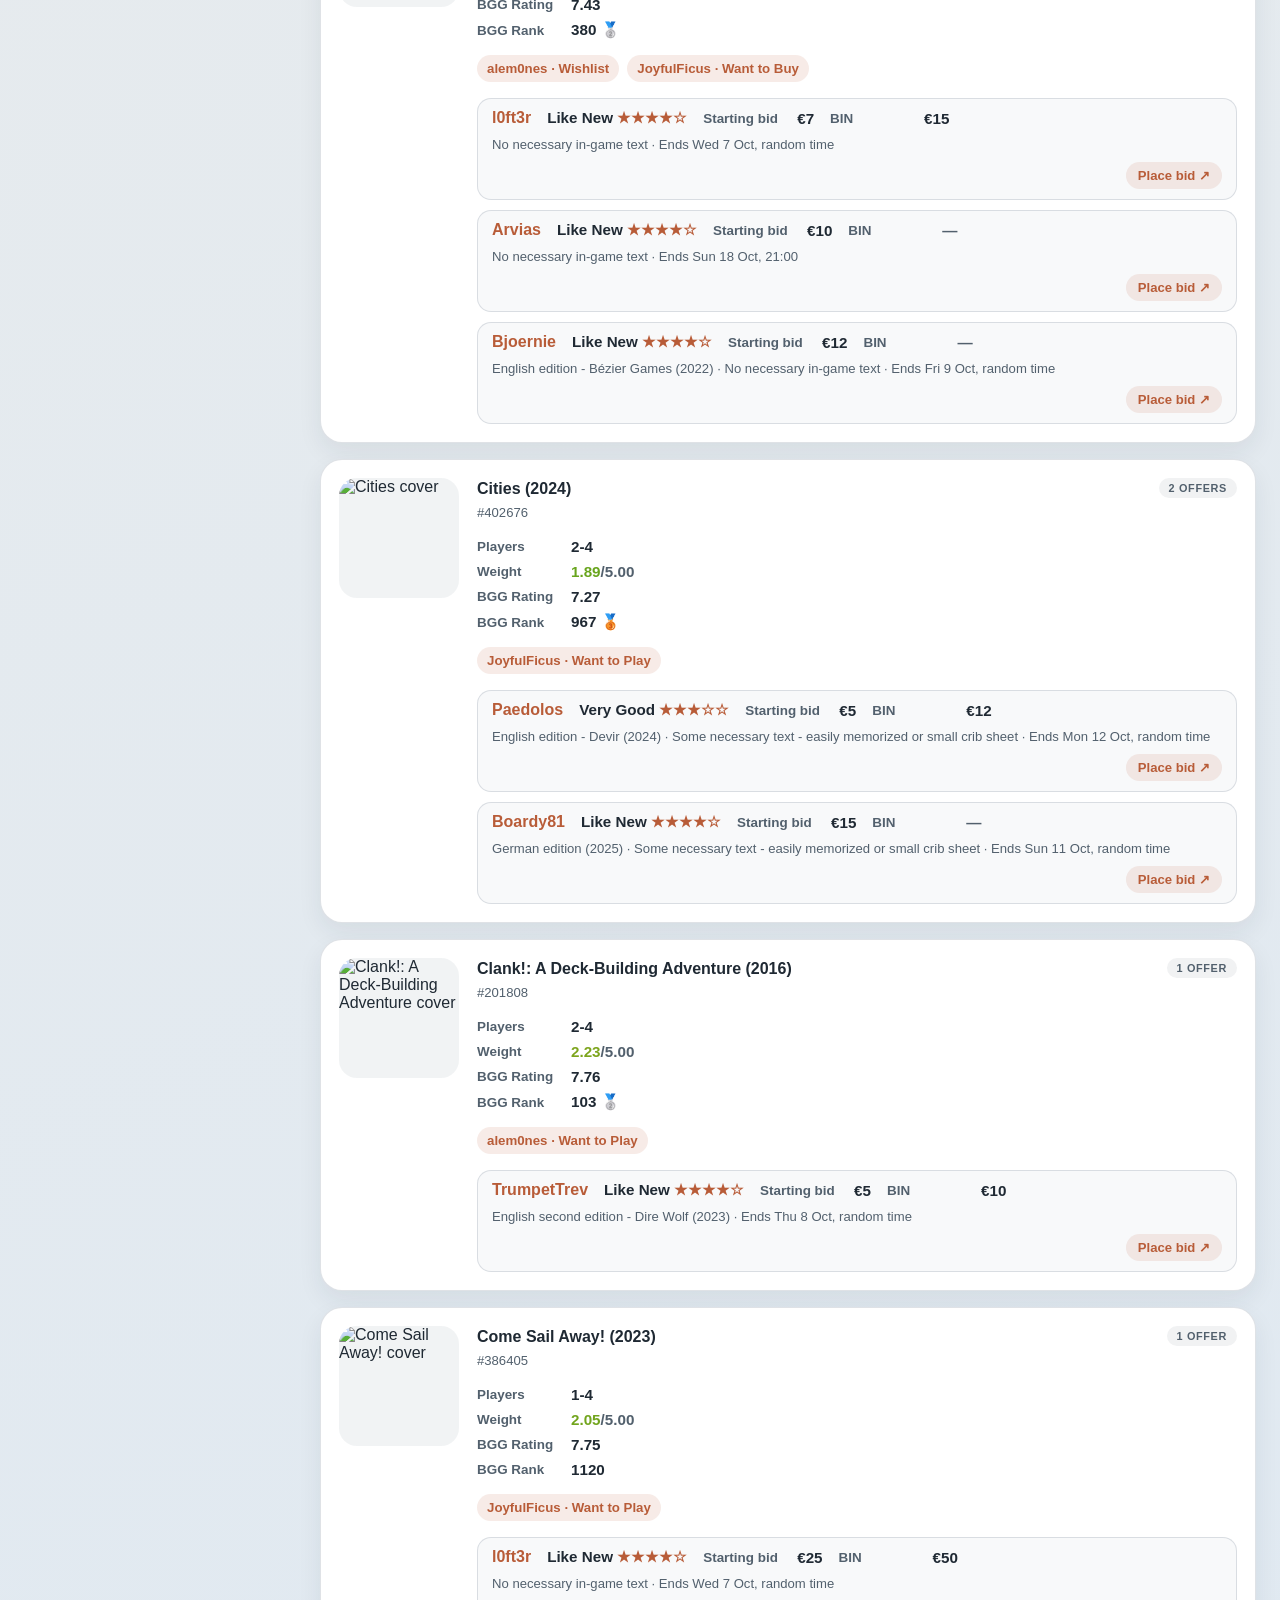
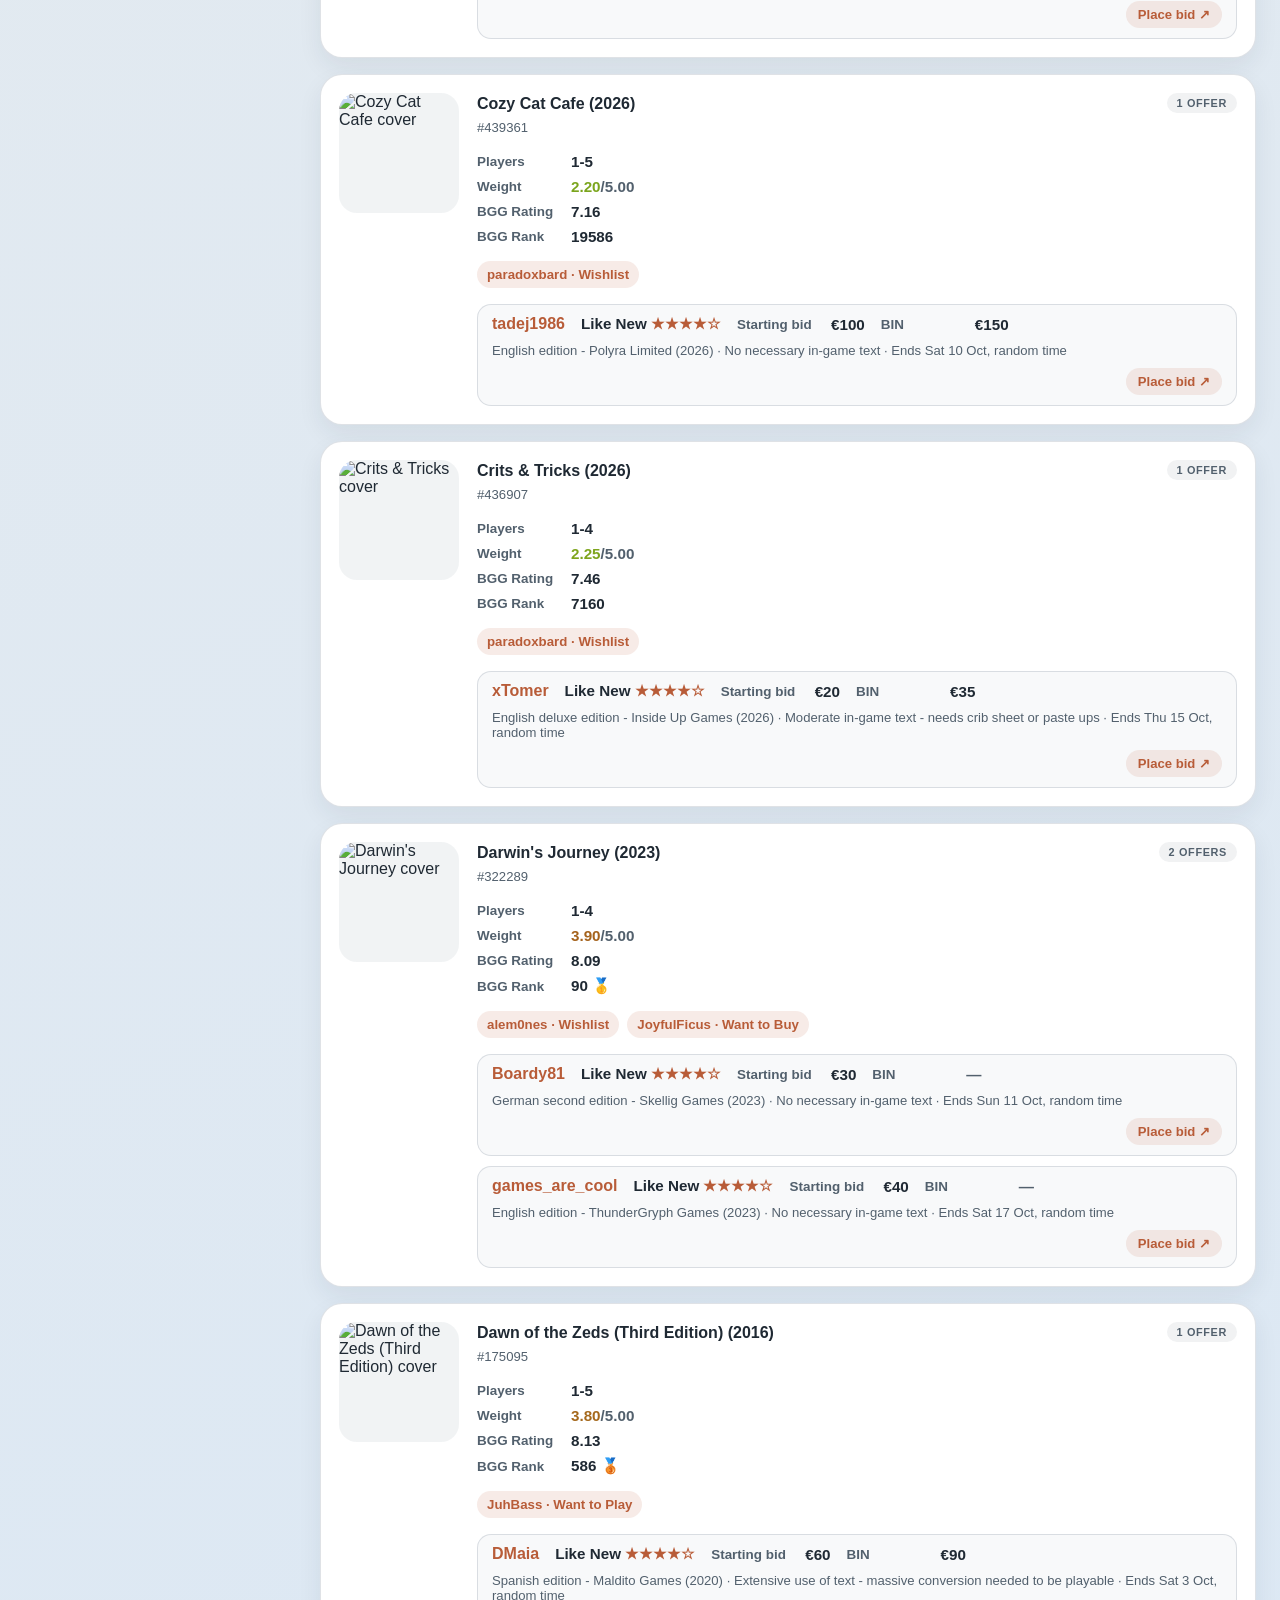
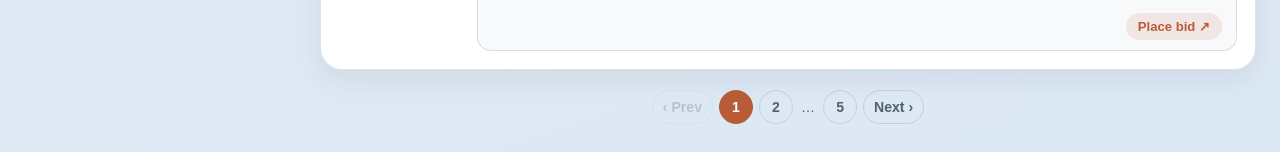
==== commit 5bcca3c9: "Group hero nav links into a tidy button row Wrap the hero-nav links in a .hero-actions flex group so" ====
--- a/essen26-auction.html
+++ b/essen26-auction.html
@@ -55,8 +55,10 @@
               <span class="meta-value" id="meta-synced">—</span>
             </div>
           </div>
-          <a class="hero-nav" href="./essen26.html">← Essen 2026</a>
-          <a class="hero-nav" href="./index.html">🏠 Our Boardgames</a>
+          <nav class="hero-actions">
+            <a class="hero-nav" href="./essen26.html">← Essen 2026</a>
+            <a class="hero-nav" href="./index.html">🏠 Our Boardgames</a>
+          </nav>
         </div>
       </section>
 
--- a/styles.css
+++ b/styles.css
@@ -10,6 +10,8 @@
         --muted: #52606d;
         --accent: #b85c38;
         --accent-soft: rgba(184, 92, 56, 0.12);
+        --auction-accent: #b8860b;
+        --auction-accent-soft: rgba(184, 134, 11, 0.14);
         --success: #1f7a5a;
         --status-success-bg: rgba(31, 122, 90, 0.12);
         --shadow: 0 18px 52px rgba(31, 41, 51, 0.12);
@@ -38,6 +40,8 @@
           --muted: #8c99a6;
           --accent: #d4785a;
           --accent-soft: rgba(212, 120, 90, 0.18);
+          --auction-accent: #e0a941;
+          --auction-accent-soft: rgba(224, 169, 65, 0.18);
           --success: #36b07e;
           --status-success-bg: rgba(54, 176, 126, 0.15);
           --shadow: 0 18px 52px rgba(0, 0, 0, 0.5);
@@ -65,6 +69,8 @@
         --muted: #8c99a6;
         --accent: #d4785a;
         --accent-soft: rgba(212, 120, 90, 0.18);
+        --auction-accent: #e0a941;
+        --auction-accent-soft: rgba(224, 169, 65, 0.18);
         --success: #36b07e;
         --status-success-bg: rgba(54, 176, 126, 0.15);
         --shadow: 0 18px 52px rgba(0, 0, 0, 0.5);
@@ -143,9 +149,16 @@
         flex: 1;
       }
 
+      .hero-actions {
+        display: flex;
+        flex-wrap: wrap;
+        gap: 8px;
+        margin-left: auto;
+        align-self: center;
+      }
+
       .hero-nav {
         flex-shrink: 0;
-        margin-left: 16px;
         padding: 8px 16px;
         border-radius: 999px;
         border: 1px solid var(--surface-border);
@@ -184,6 +197,10 @@
         font-size: 0.92rem;
         font-weight: 700;
         color: var(--text);
+      }
+
+      .meta-item--spend .meta-value {
+        color: var(--accent, #2f8f5b);
       }
 
       /* ── Layout: sidebar + main ─────────────────────────── */
@@ -423,6 +440,11 @@
         accent-color: var(--accent);
       }
 
+      .owner-filter-option--noone {
+        color: var(--muted);
+        border: 1px dashed var(--surface-border);
+      }
+
       .filter-clear {
         padding: 8px 12px;
         border: 1px solid var(--surface-border);
@@ -718,12 +740,13 @@
 
       /* ── Pagination ──────────────────────────────────────── */
 
-      .pagination {
-        display: flex;
+      #pagination {
+        display: flex;
+        flex-wrap: wrap;
         justify-content: center;
         align-items: center;
-        gap: 4px;
-        padding: 20px 0 4px;
+        gap: 8px 6px;
+        padding: 20px 8px 4px;
       }
 
       .page-btn {
@@ -767,7 +790,8 @@
       .page-ellipsis {
         display: flex;
         align-items: center;
-        padding: 0 4px;
+        height: 34px;
+        padding: 0 2px;
         color: var(--muted);
         font-size: 0.88rem;
         user-select: none;
@@ -962,6 +986,16 @@
           padding-bottom: 10px;
         }
 
+        .hero-actions {
+          margin-left: 0;
+          width: 100%;
+        }
+
+        .hero-nav {
+          flex: 1;
+          text-align: center;
+        }
+
         .meta-item {
           padding: 4px 14px;
         }
@@ -1053,3 +1087,126 @@
         background: var(--accent);
         color: #fff;
       }
+
+      /* ── Recommendations ────────────────────────────────── */
+
+      .select-input {
+        width: 100%;
+        padding: 10px 14px;
+        border: 1px solid var(--surface-border);
+        border-radius: 18px;
+        background: var(--ctrl-bg);
+        color: var(--text);
+        font: inherit;
+        font-size: 0.92rem;
+      }
+
+      .select-input:focus {
+        outline: none;
+        border-color: rgba(184, 92, 56, 0.35);
+      }
+
+      .match-list {
+        display: flex;
+        flex-direction: column;
+        gap: 8px;
+      }
+
+      .match-item {
+        display: flex;
+        flex-wrap: wrap;
+        align-items: center;
+        gap: 8px;
+      }
+
+      .match-owned {
+        font-size: 0.82rem;
+      }
+
+      .match-more {
+        font-size: 0.82rem;
+        font-weight: 700;
+      }
+
+      .source-badges {
+        display: flex;
+        flex-wrap: wrap;
+        gap: 6px;
+        margin-top: 6px;
+      }
+
+      .source-badge {
+        display: inline-block;
+        padding: 3px 8px;
+        border-radius: 999px;
+        font-size: 0.62rem;
+        font-weight: 700;
+        letter-spacing: 0.04em;
+        text-transform: uppercase;
+        white-space: nowrap;
+      }
+
+      .source-badge--preview {
+        background: var(--pill-bg);
+        color: var(--muted);
+      }
+
+      a.source-badge--preview {
+        cursor: pointer;
+        text-decoration: none;
+      }
+
+      a.source-badge--preview:hover {
+        text-decoration: underline;
+      }
+
+      .source-badge--auction {
+        background: var(--auction-accent-soft);
+        color: var(--auction-accent);
+      }
+
+      .tier-badge {
+        display: inline-block;
+        padding: 3px 8px;
+        border-radius: 999px;
+        font-size: 0.62rem;
+        font-weight: 700;
+        letter-spacing: 0.04em;
+        text-transform: uppercase;
+        white-space: nowrap;
+      }
+
+      .tier-badge--strong {
+        background: var(--status-success-bg);
+        color: var(--success);
+      }
+
+      .tier-badge--medium {
+        background: var(--auction-accent-soft);
+        color: var(--auction-accent);
+      }
+
+      .tier-badge--light {
+        background: var(--pill-bg);
+        color: var(--muted);
+      }
+
+      .match-explanation {
+        font-size: 0.82rem;
+        font-weight: 600;
+        color: var(--text);
+        margin-bottom: 8px;
+      }
+
+      .match-offer {
+        display: inline-block;
+        margin-top: 12px;
+        font-size: 0.8rem;
+        font-weight: 700;
+        color: var(--auction-accent);
+        text-decoration: none;
+      }
+
+      .match-offer:hover {
+        text-decoration: underline;
+      }
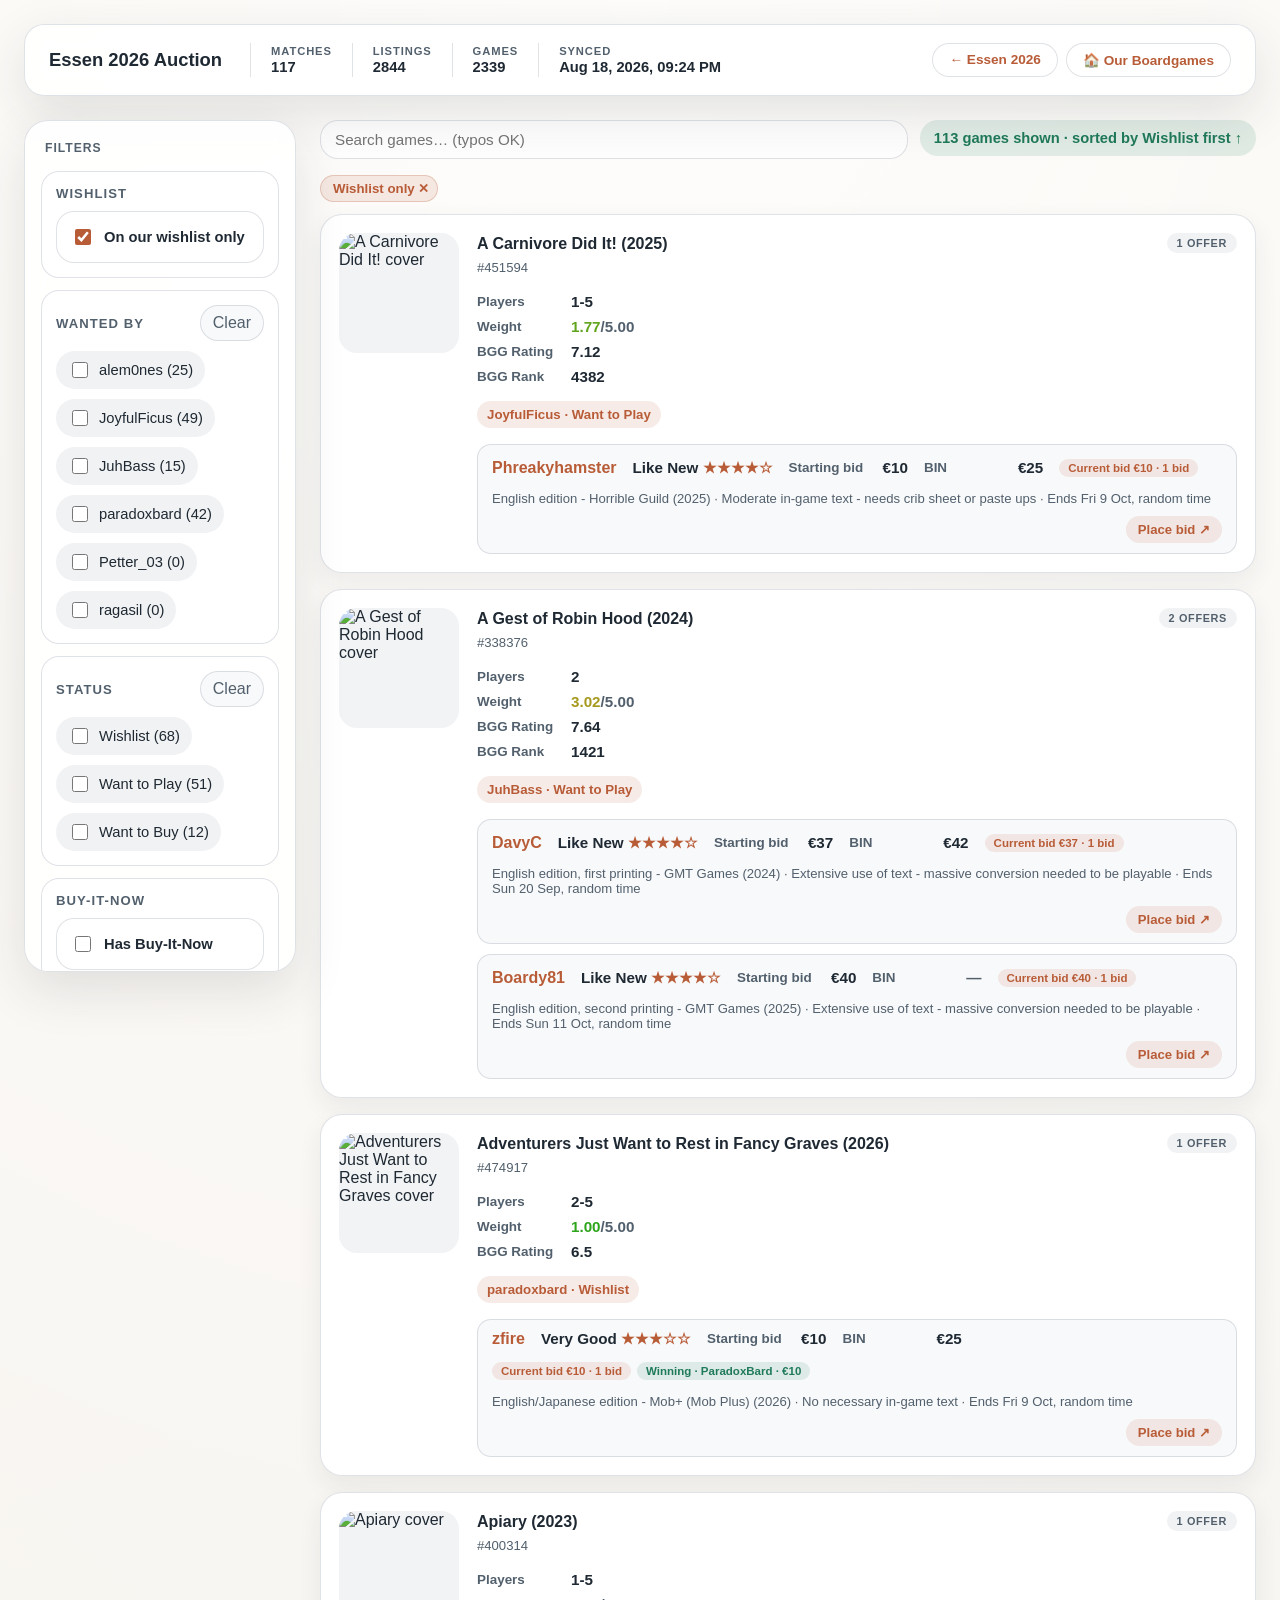
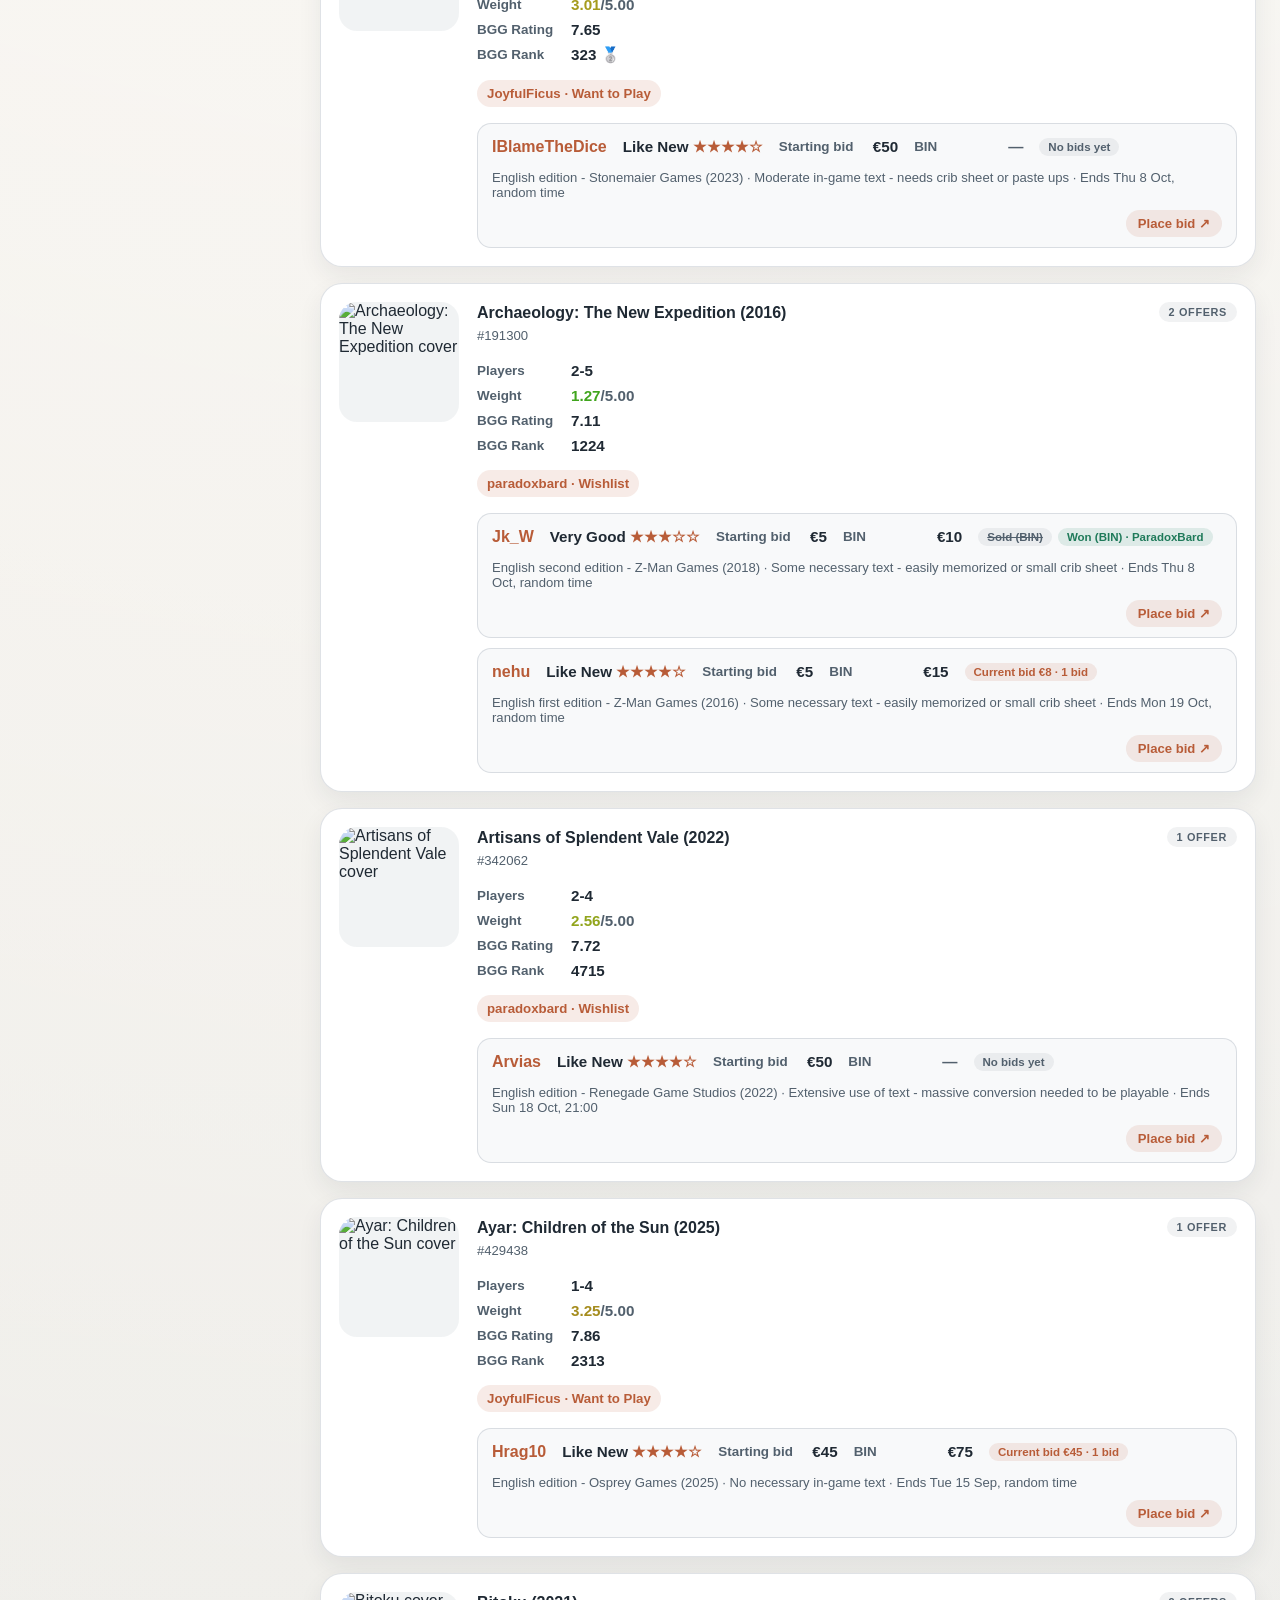
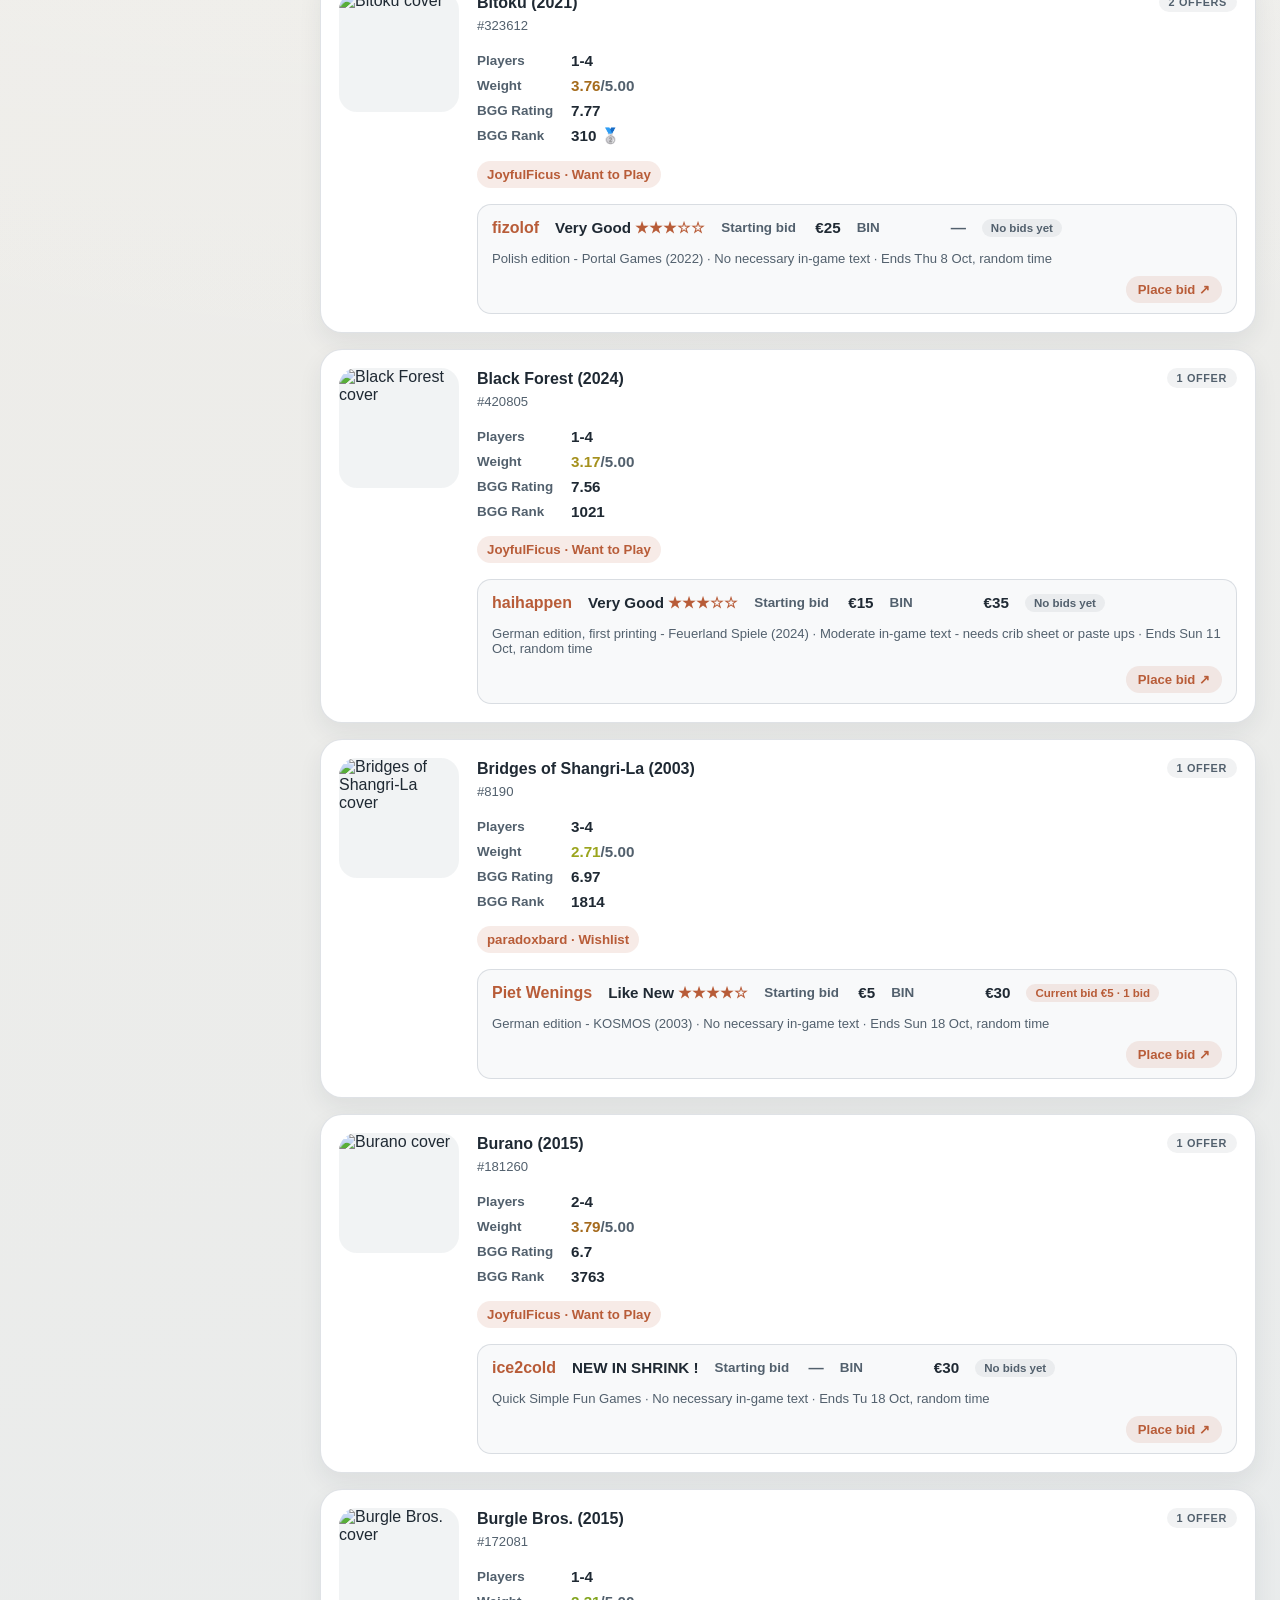
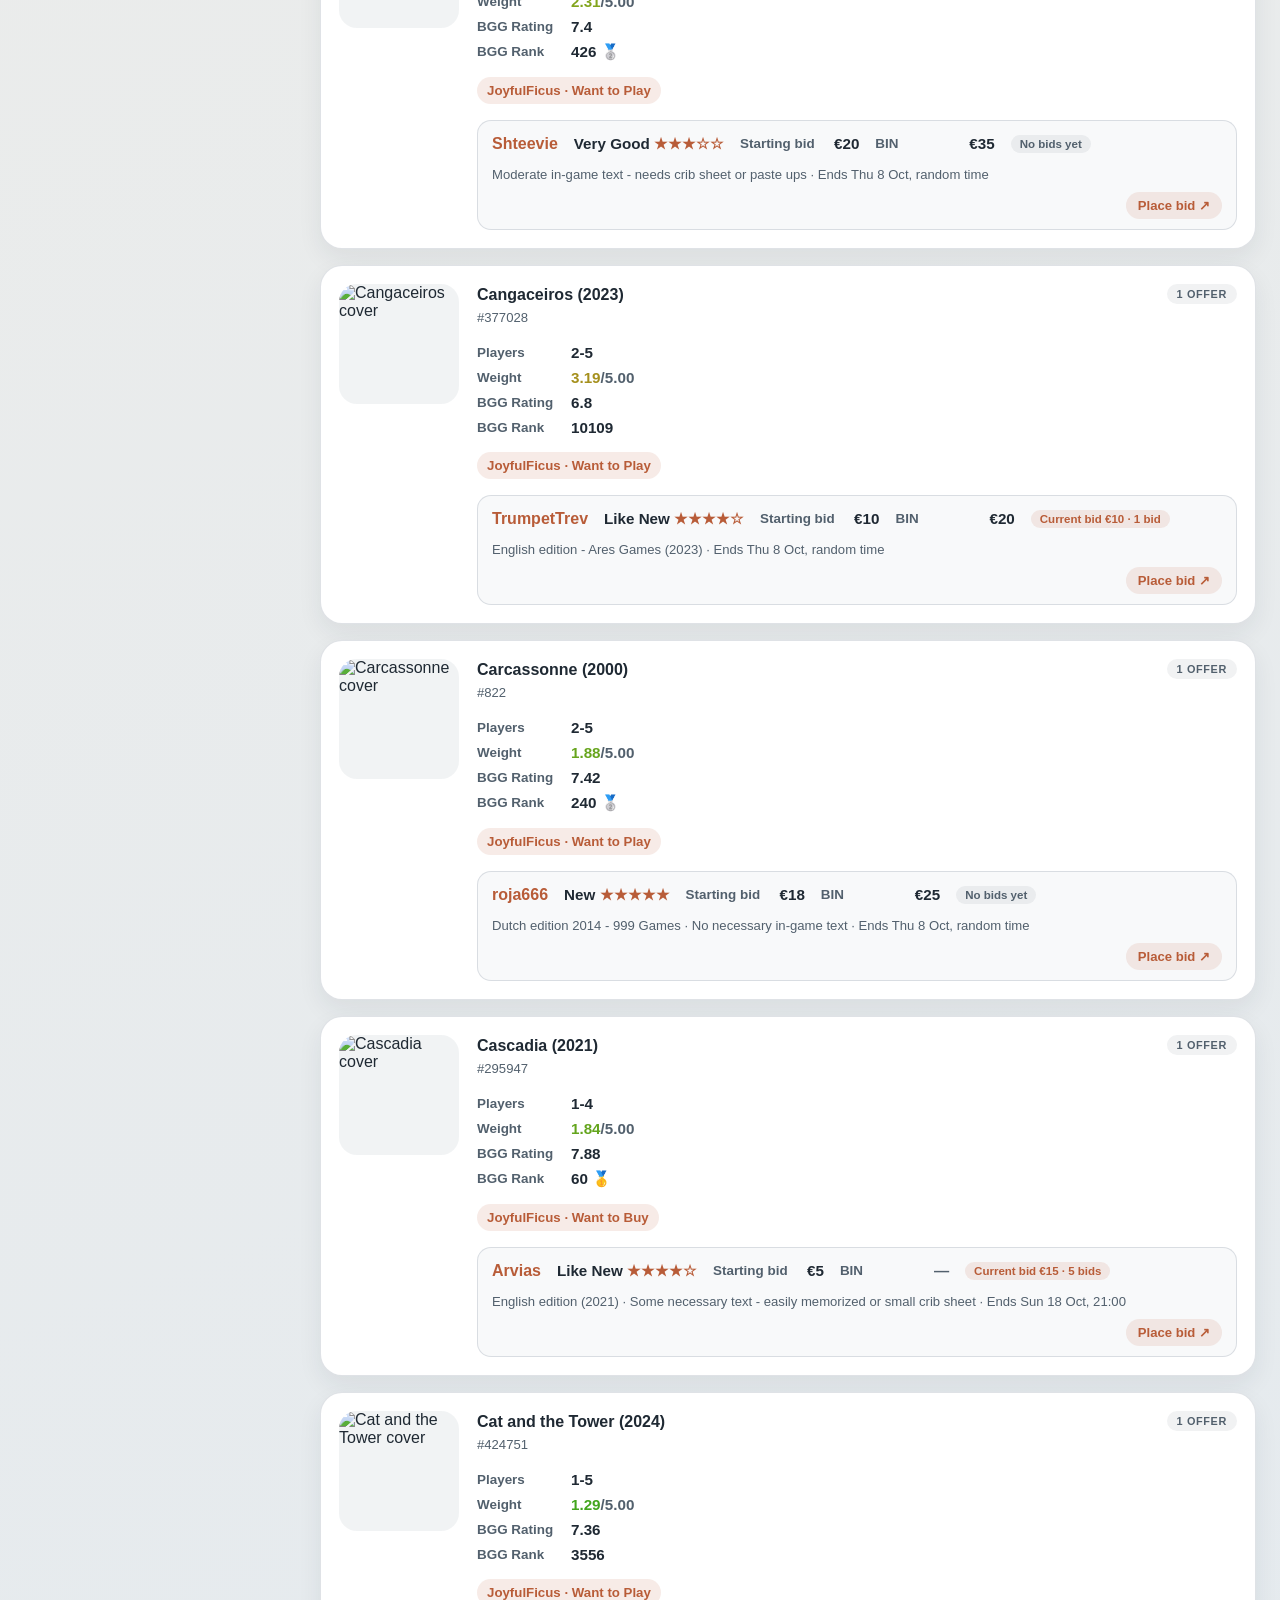
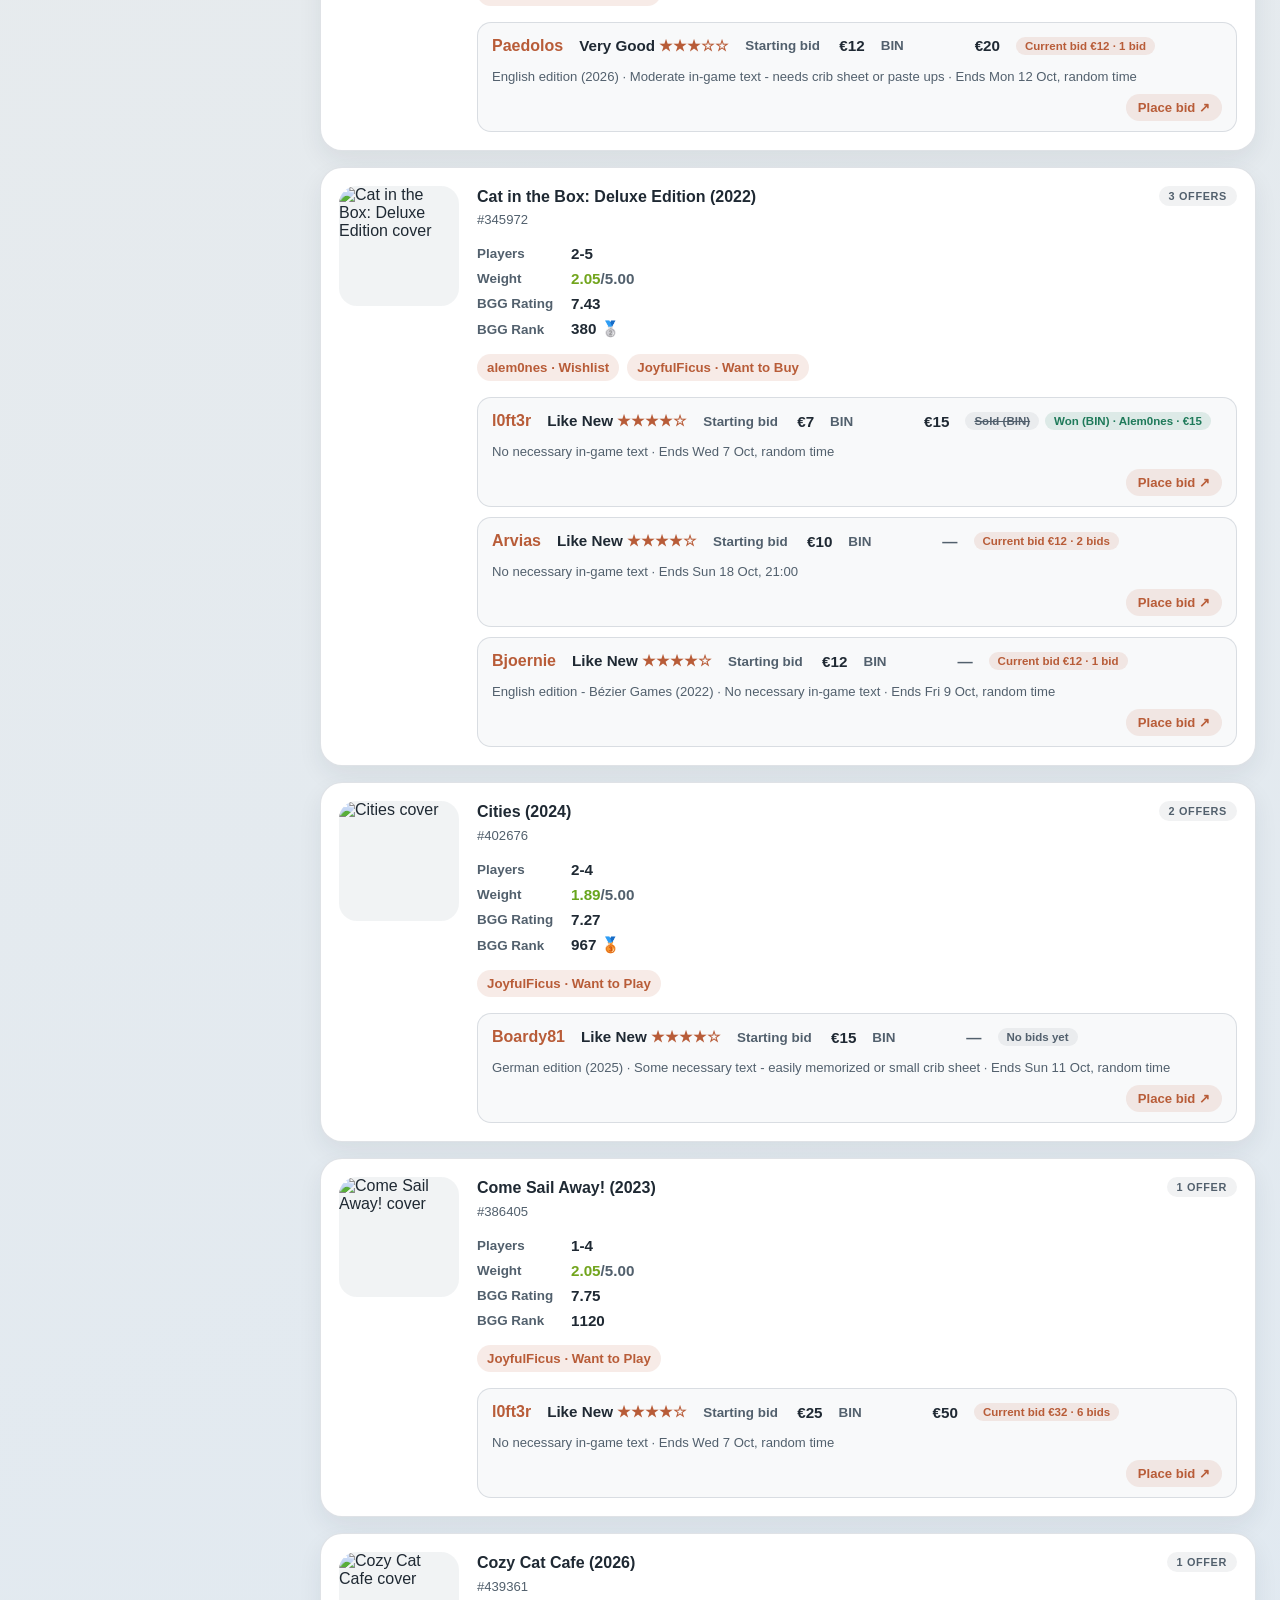
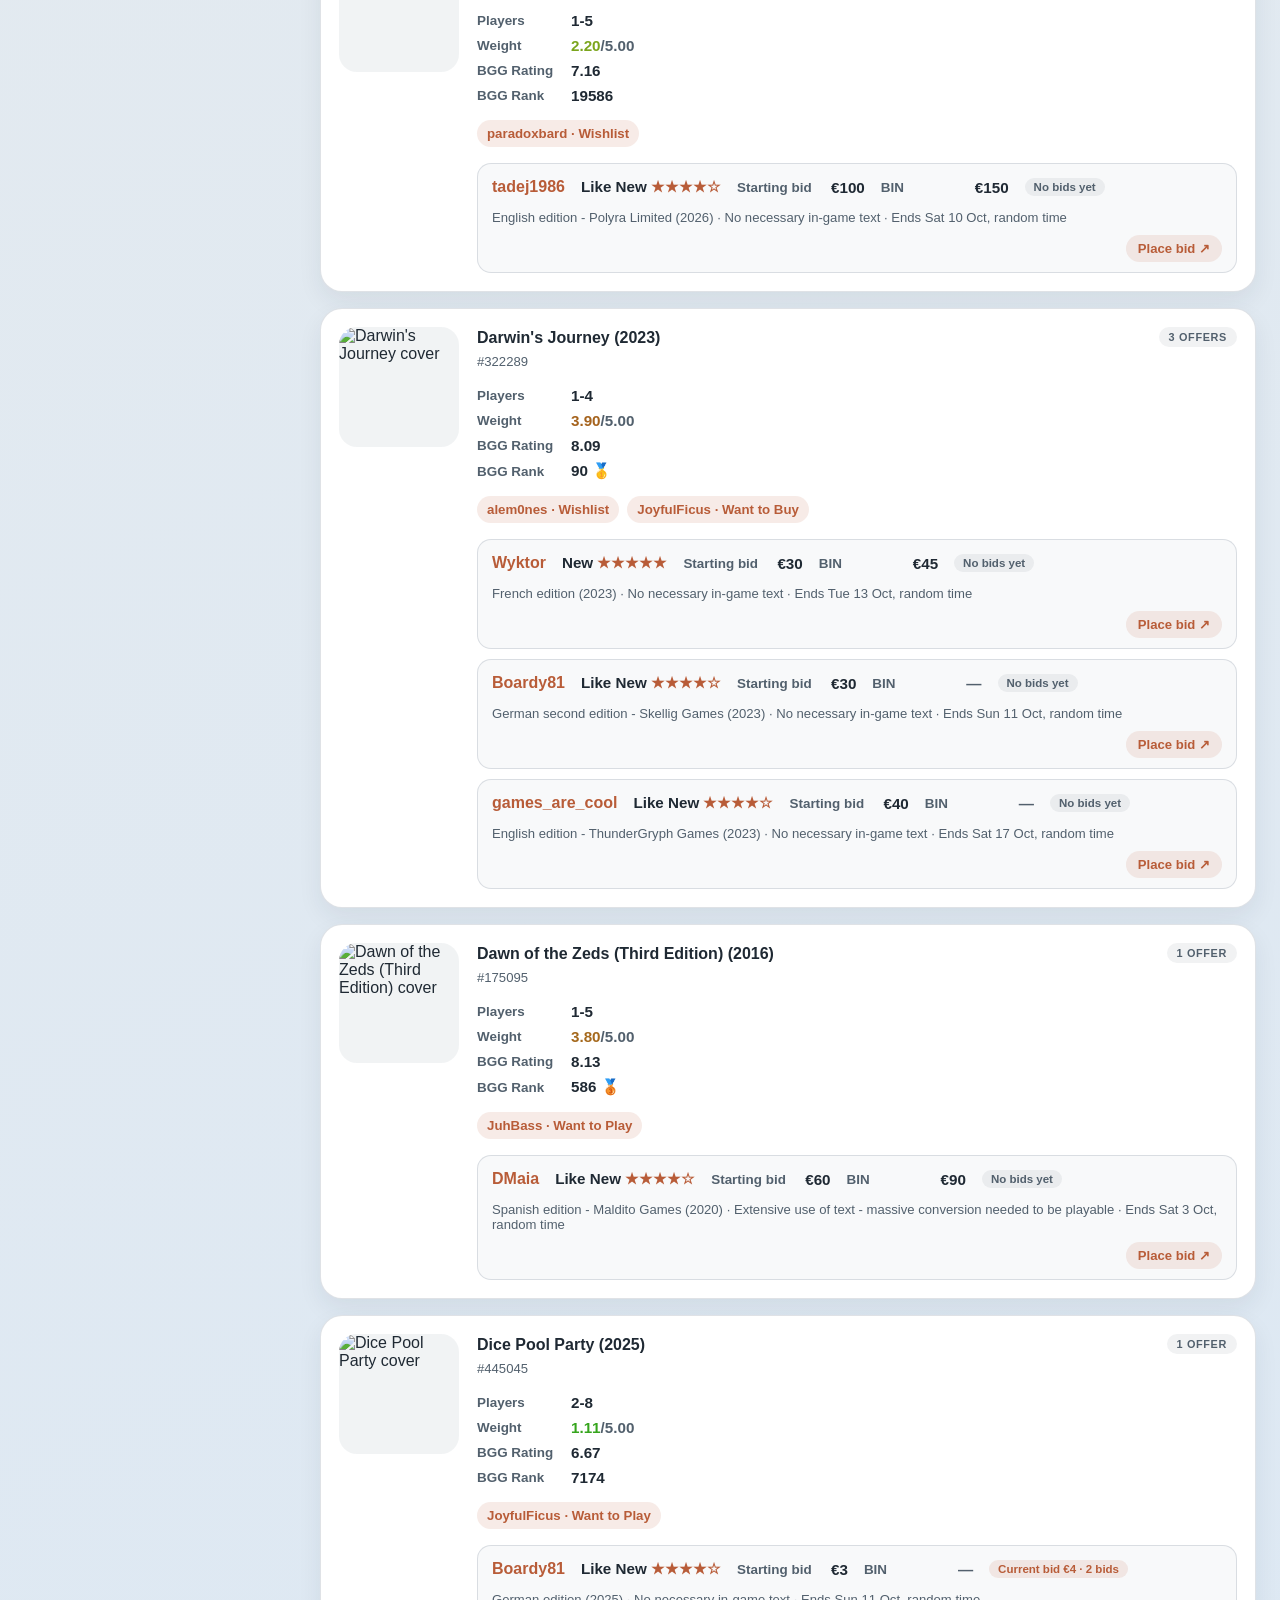
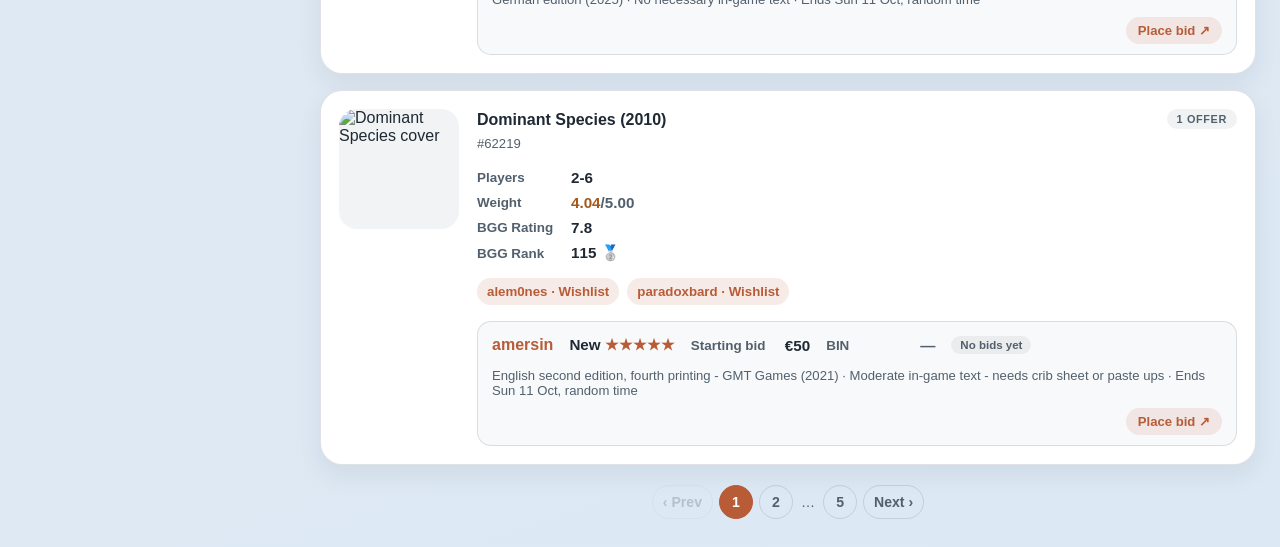
==== commit 3f216cca: "Track auction bids and highlight our users' bids Parse geeklist comments (comments=1) into per-offer" ====
--- a/essen26-auction.html
+++ b/essen26-auction.html
@@ -101,13 +101,6 @@
               </div>
               <div class="filter-group">
                 <div class="filter-heading">
-                  <h3 class="filter-title">Condition</h3>
-                  <button class="filter-clear" id="clear-condition-filters" type="button">Clear</button>
-                </div>
-                <div class="filter-grid" id="condition-filter-grid"></div>
-              </div>
-              <div class="filter-group">
-                <div class="filter-heading">
                   <h3 class="filter-title">Buy-It-Now</h3>
                 </div>
                 <label class="toggle" for="has-bin-toggle">
@@ -123,6 +116,18 @@
                   <span>Up to €</span>
                   <input id="max-starting-bid-filter" type="number" min="0" step="0.5" placeholder="Any" />
                 </label>
+              </div>
+              <div class="sort-filter">
+                <div class="filter-heading">
+                  <h3 class="filter-title">Sold items</h3>
+                </div>
+                <div class="sort-options" id="sold-options"></div>
+              </div>
+              <div class="sort-filter">
+                <div class="filter-heading">
+                  <h3 class="filter-title">Your bids</h3>
+                </div>
+                <div class="sort-options" id="mybids-options"></div>
               </div>
               <div class="sort-filter">
                 <div class="filter-heading">
--- a/styles.css
+++ b/styles.css
@@ -631,6 +631,46 @@
         margin-top: 16px;
       }
 
+      .vote-row {
+        display: flex;
+        gap: 8px;
+        margin-top: 12px;
+      }
+
+      .vote-btn {
+        display: inline-flex;
+        align-items: center;
+        justify-content: center;
+        width: 40px;
+        height: 32px;
+        border: 1px solid var(--surface-border);
+        border-radius: 999px;
+        background: transparent;
+        cursor: pointer;
+        font-size: 0.95rem;
+        line-height: 1;
+        opacity: 0.65;
+        transition: opacity 0.15s, background 0.15s, border-color 0.15s;
+      }
+
+      .vote-btn:hover {
+        opacity: 1;
+      }
+
+      .vote-btn.is-active {
+        opacity: 1;
+      }
+
+      .vote-btn--like.is-active {
+        background: var(--status-success-bg);
+        border-color: var(--success);
+      }
+
+      .vote-btn--dislike.is-active {
+        background: var(--accent-soft);
+        border-color: var(--accent);
+      }
+
       .section-label {
         margin-bottom: 10px;
         font-size: 0.76rem;
@@ -1191,6 +1231,63 @@
         color: var(--muted);
       }
 
+      .offer-bids {
+        display: flex;
+        flex-wrap: wrap;
+        gap: 6px;
+        margin: 4px 0;
+      }
+
+      .bid-status {
+        display: inline-flex;
+        padding: 3px 9px;
+        border-radius: 999px;
+        font-size: 0.72rem;
+        font-weight: 700;
+        white-space: nowrap;
+      }
+
+      .bid-status--live {
+        background: var(--accent-soft);
+        color: var(--accent);
+      }
+
+      .bid-status--open {
+        background: var(--pill-bg);
+        color: var(--muted);
+      }
+
+      .bid-status--sold {
+        background: var(--pill-bg);
+        color: var(--muted);
+        text-decoration: line-through;
+      }
+
+      .bid-you {
+        display: inline-flex;
+        padding: 3px 9px;
+        border-radius: 999px;
+        font-size: 0.72rem;
+        font-weight: 800;
+        white-space: nowrap;
+      }
+
+      .bid-you--leading,
+      .bid-you--won {
+        background: var(--status-success-bg);
+        color: var(--success);
+      }
+
+      .bid-you--outbid {
+        background: rgba(201, 146, 46, 0.18);
+        color: #c9922e;
+      }
+
+      .bid-you--lost {
+        background: rgba(192, 69, 63, 0.16);
+        color: #c0453f;
+      }
+
       .match-explanation {
         font-size: 0.82rem;
         font-weight: 600;
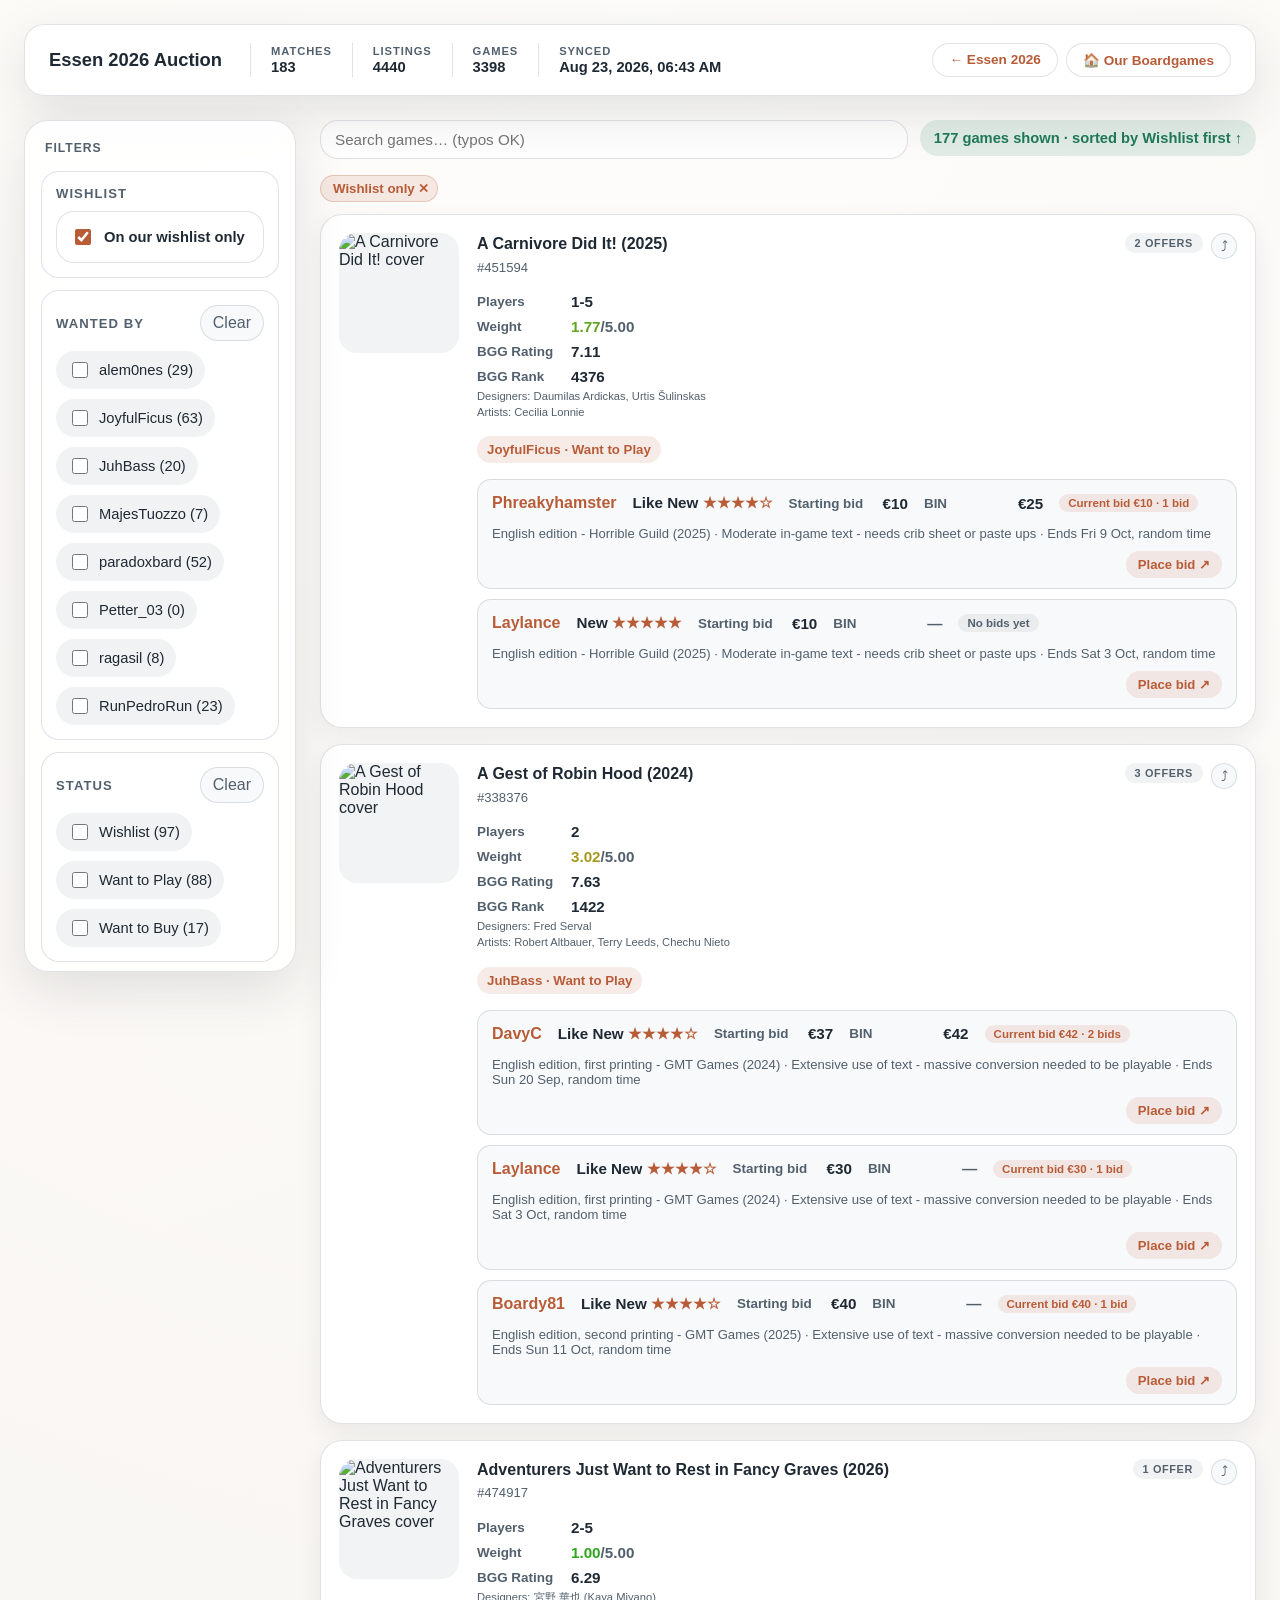
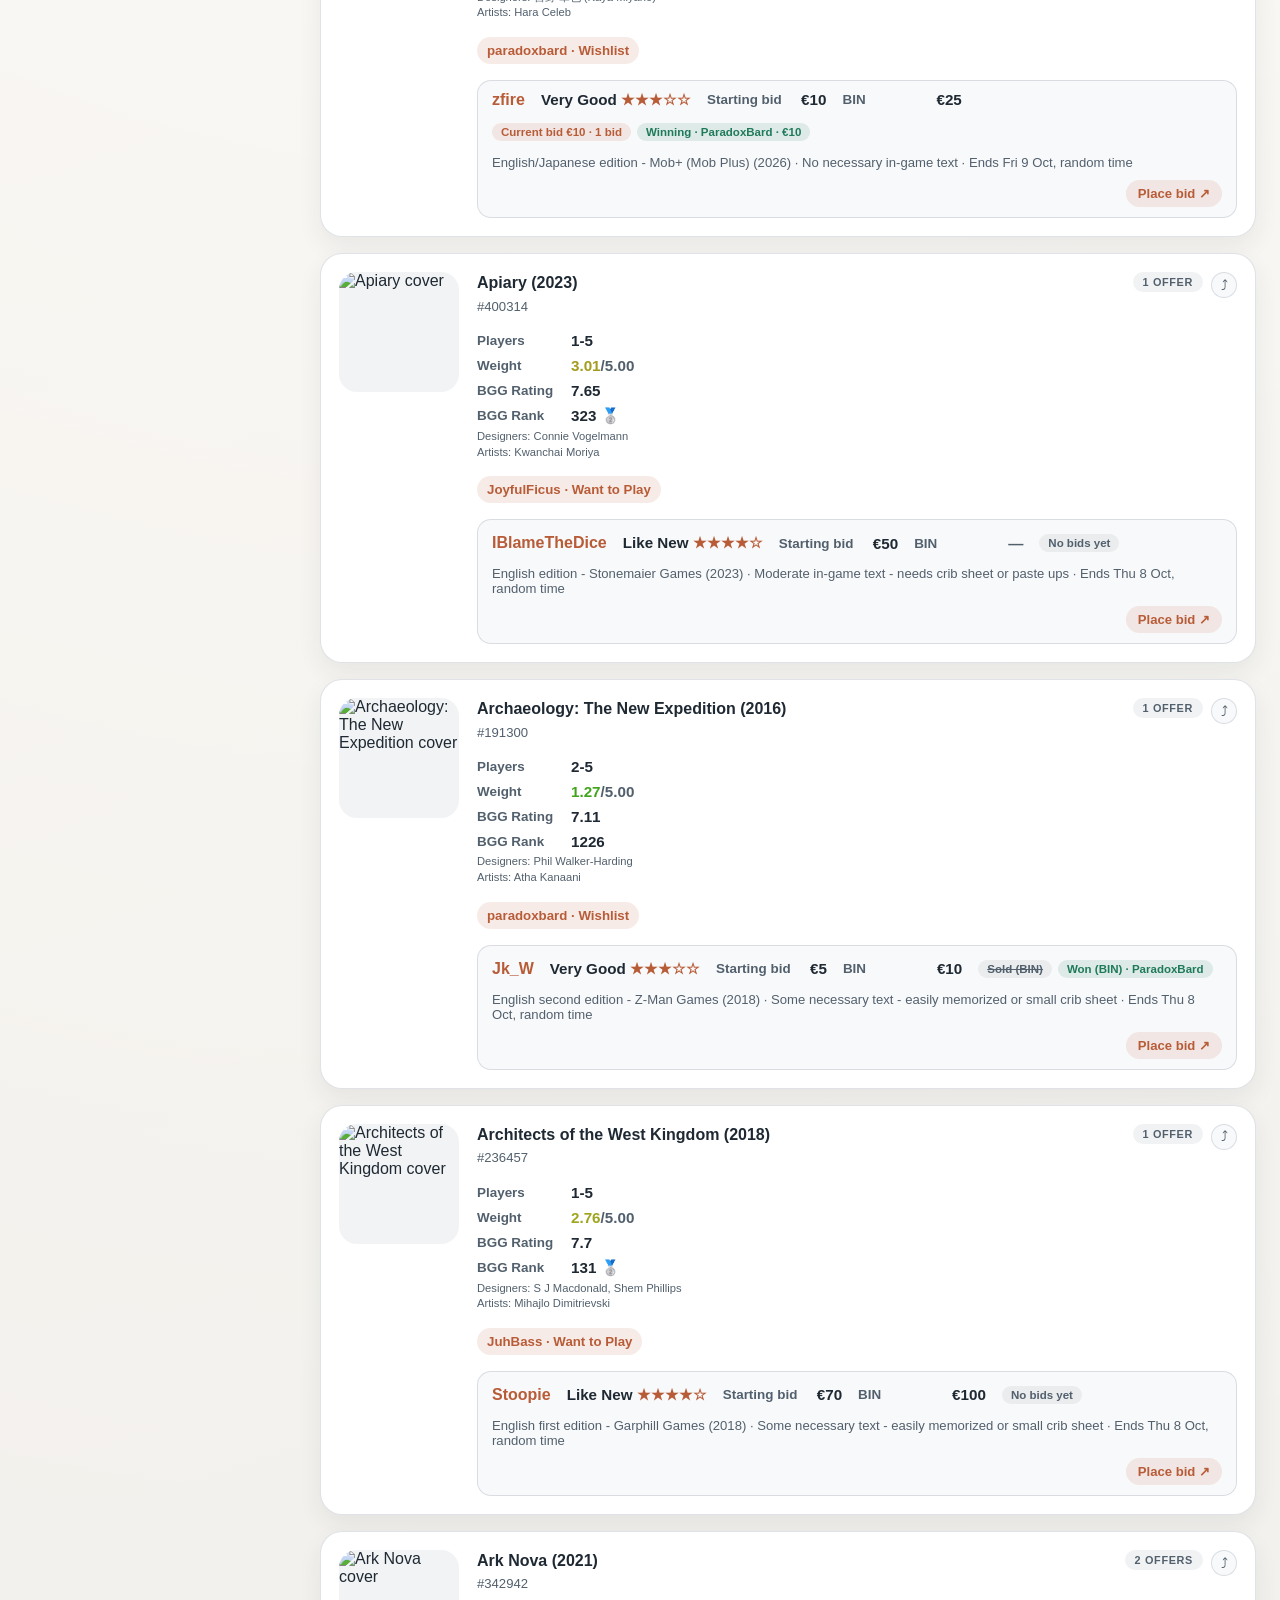
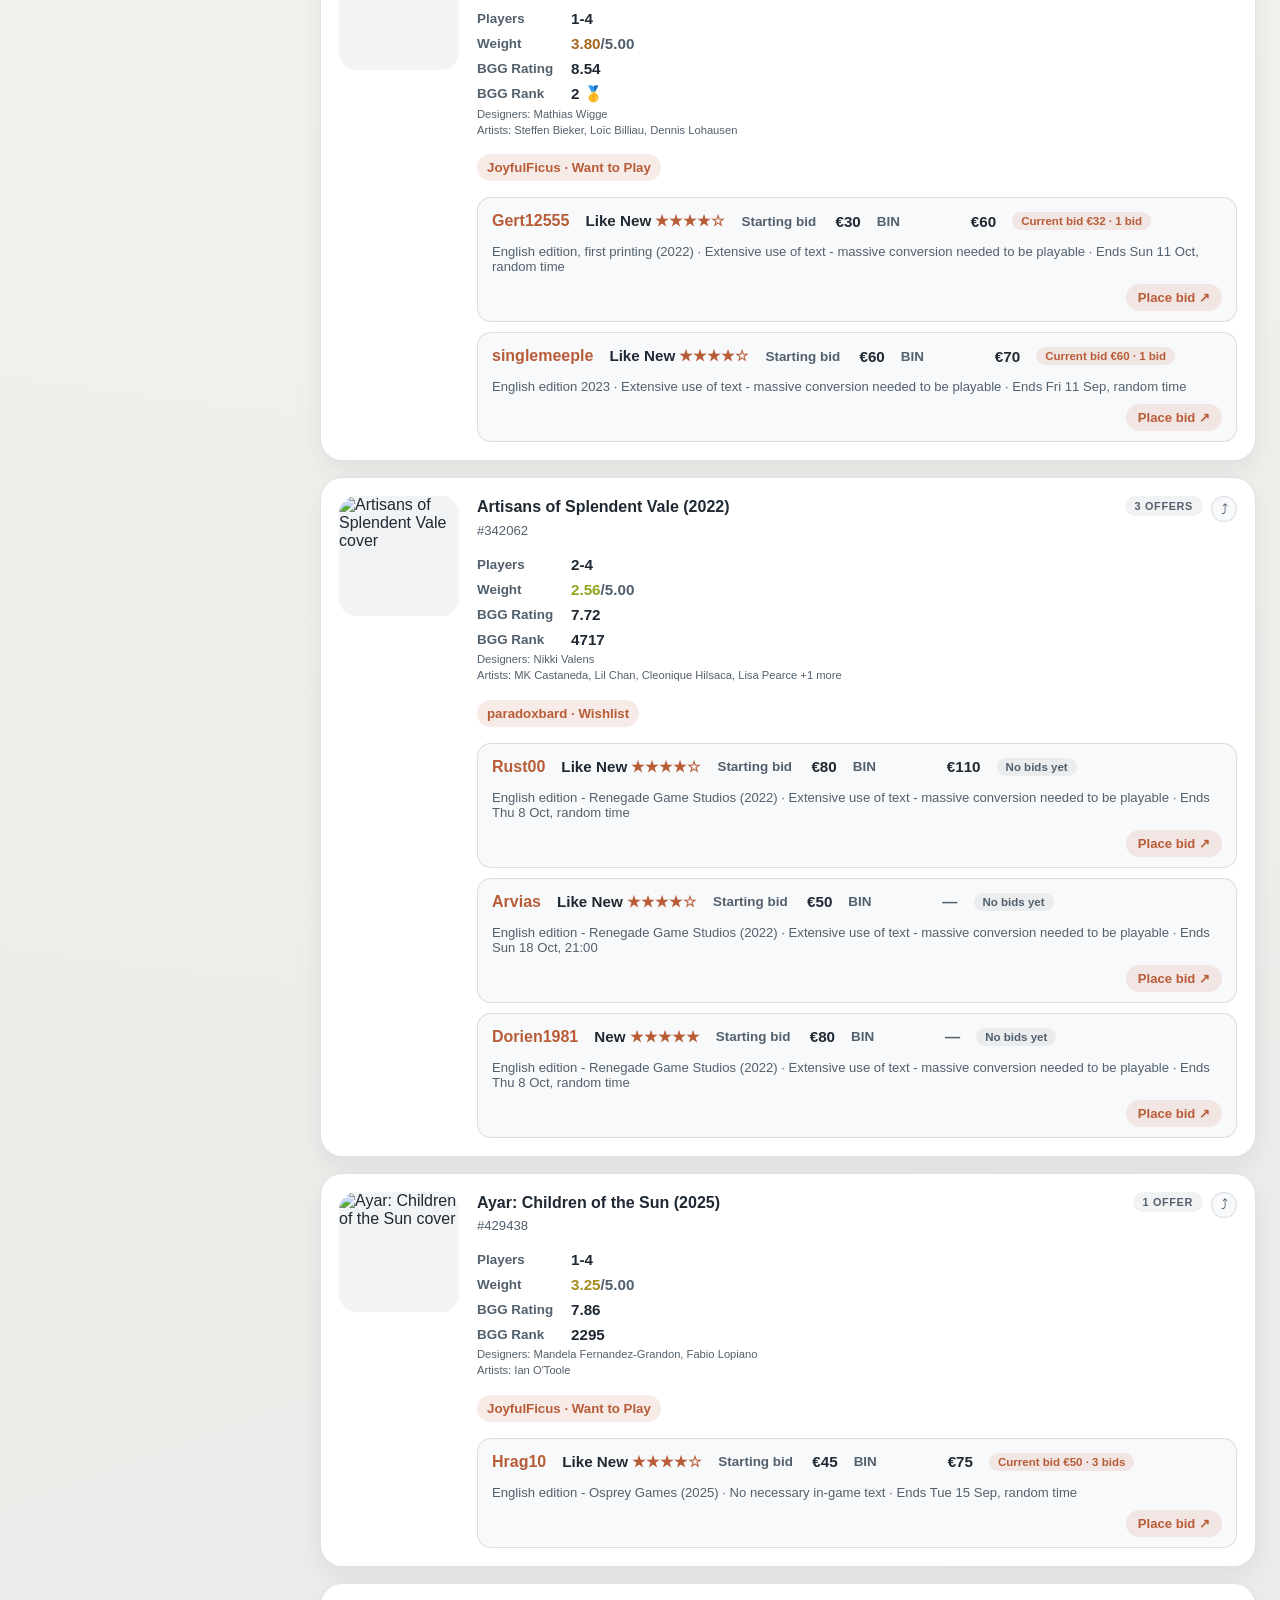
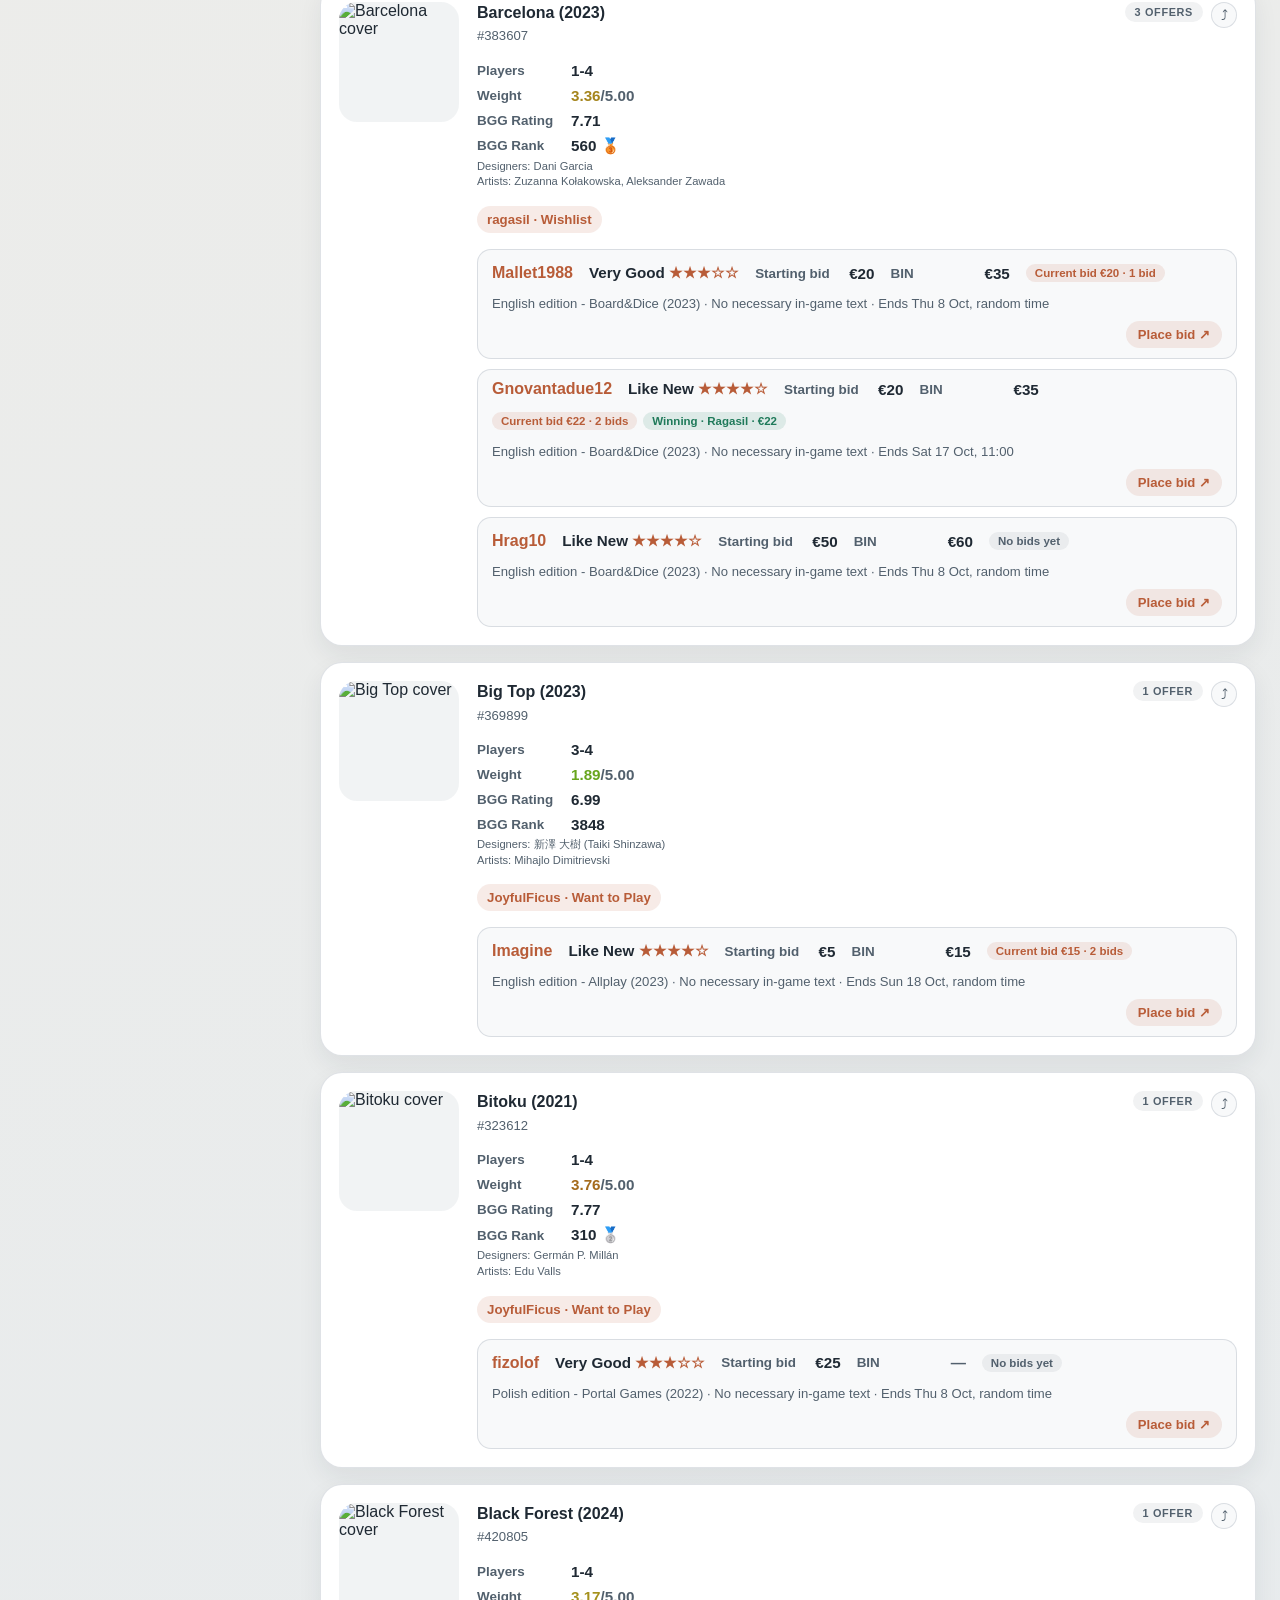
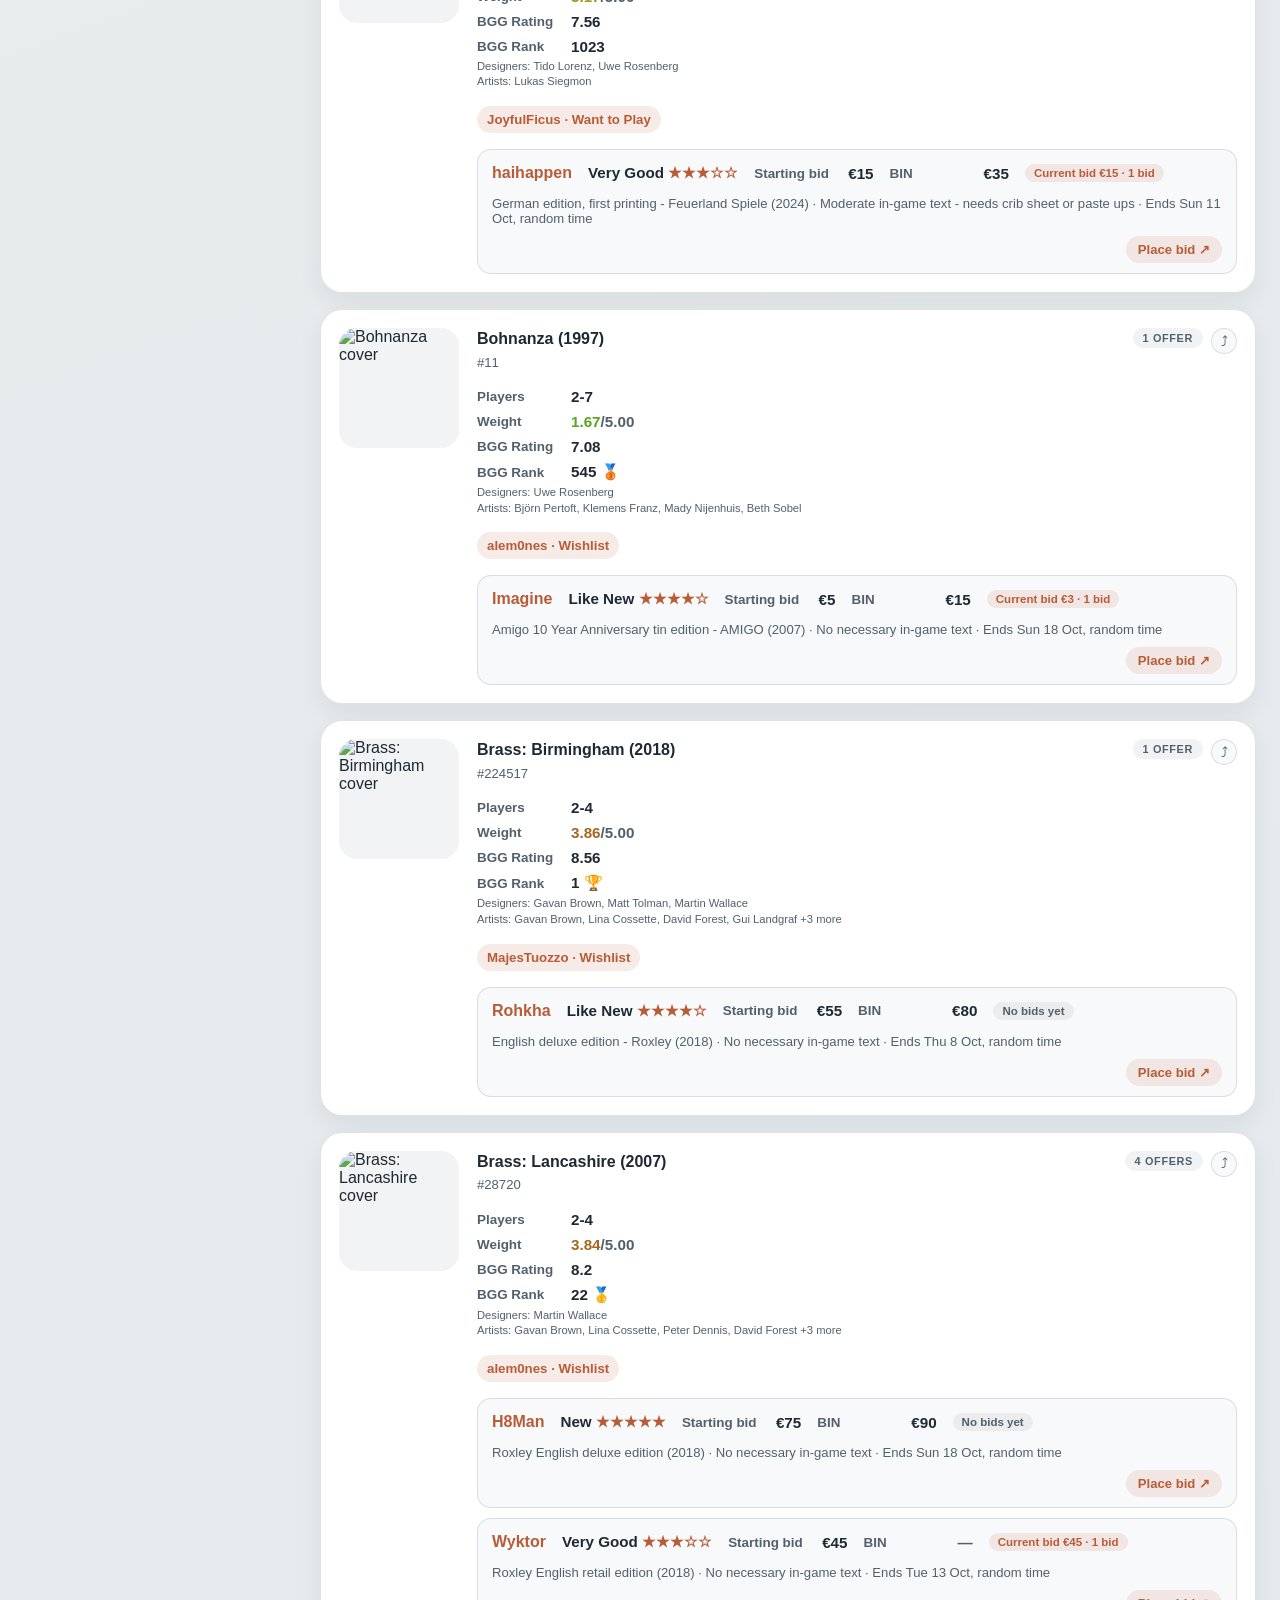
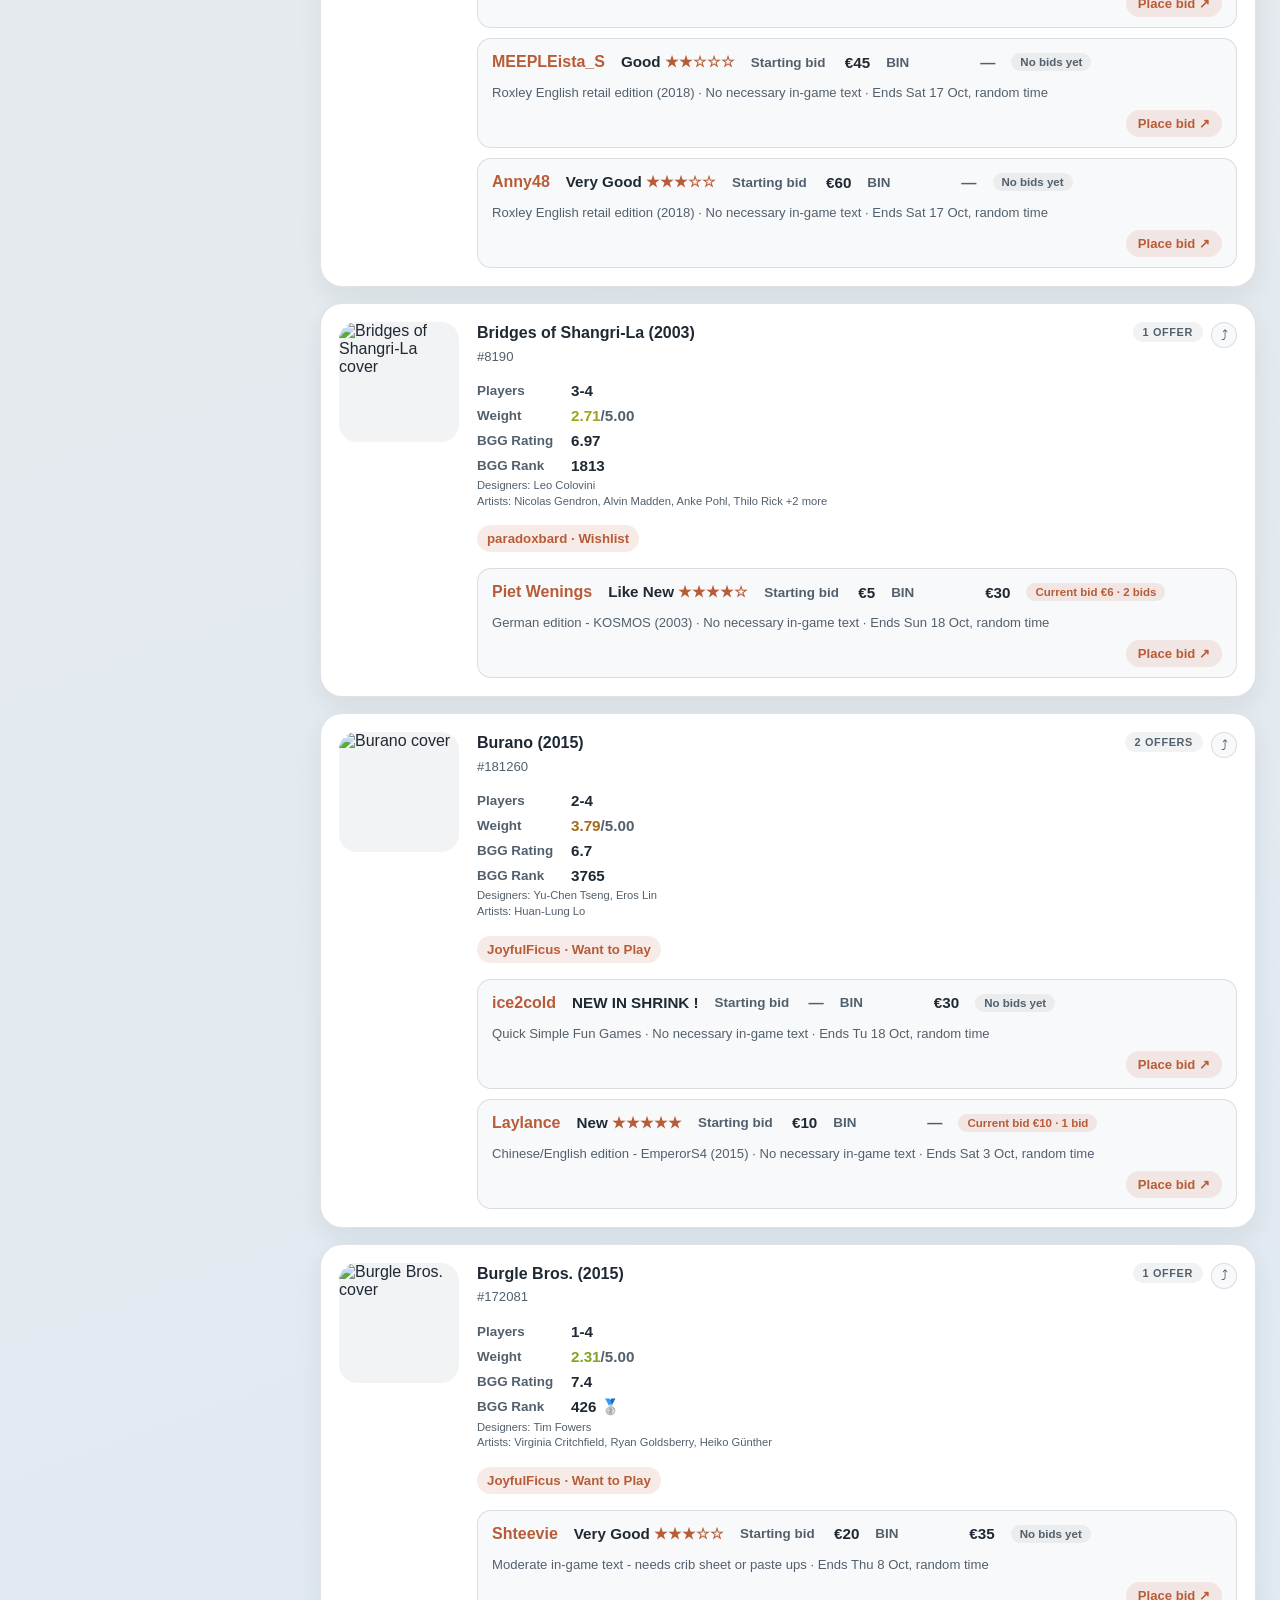
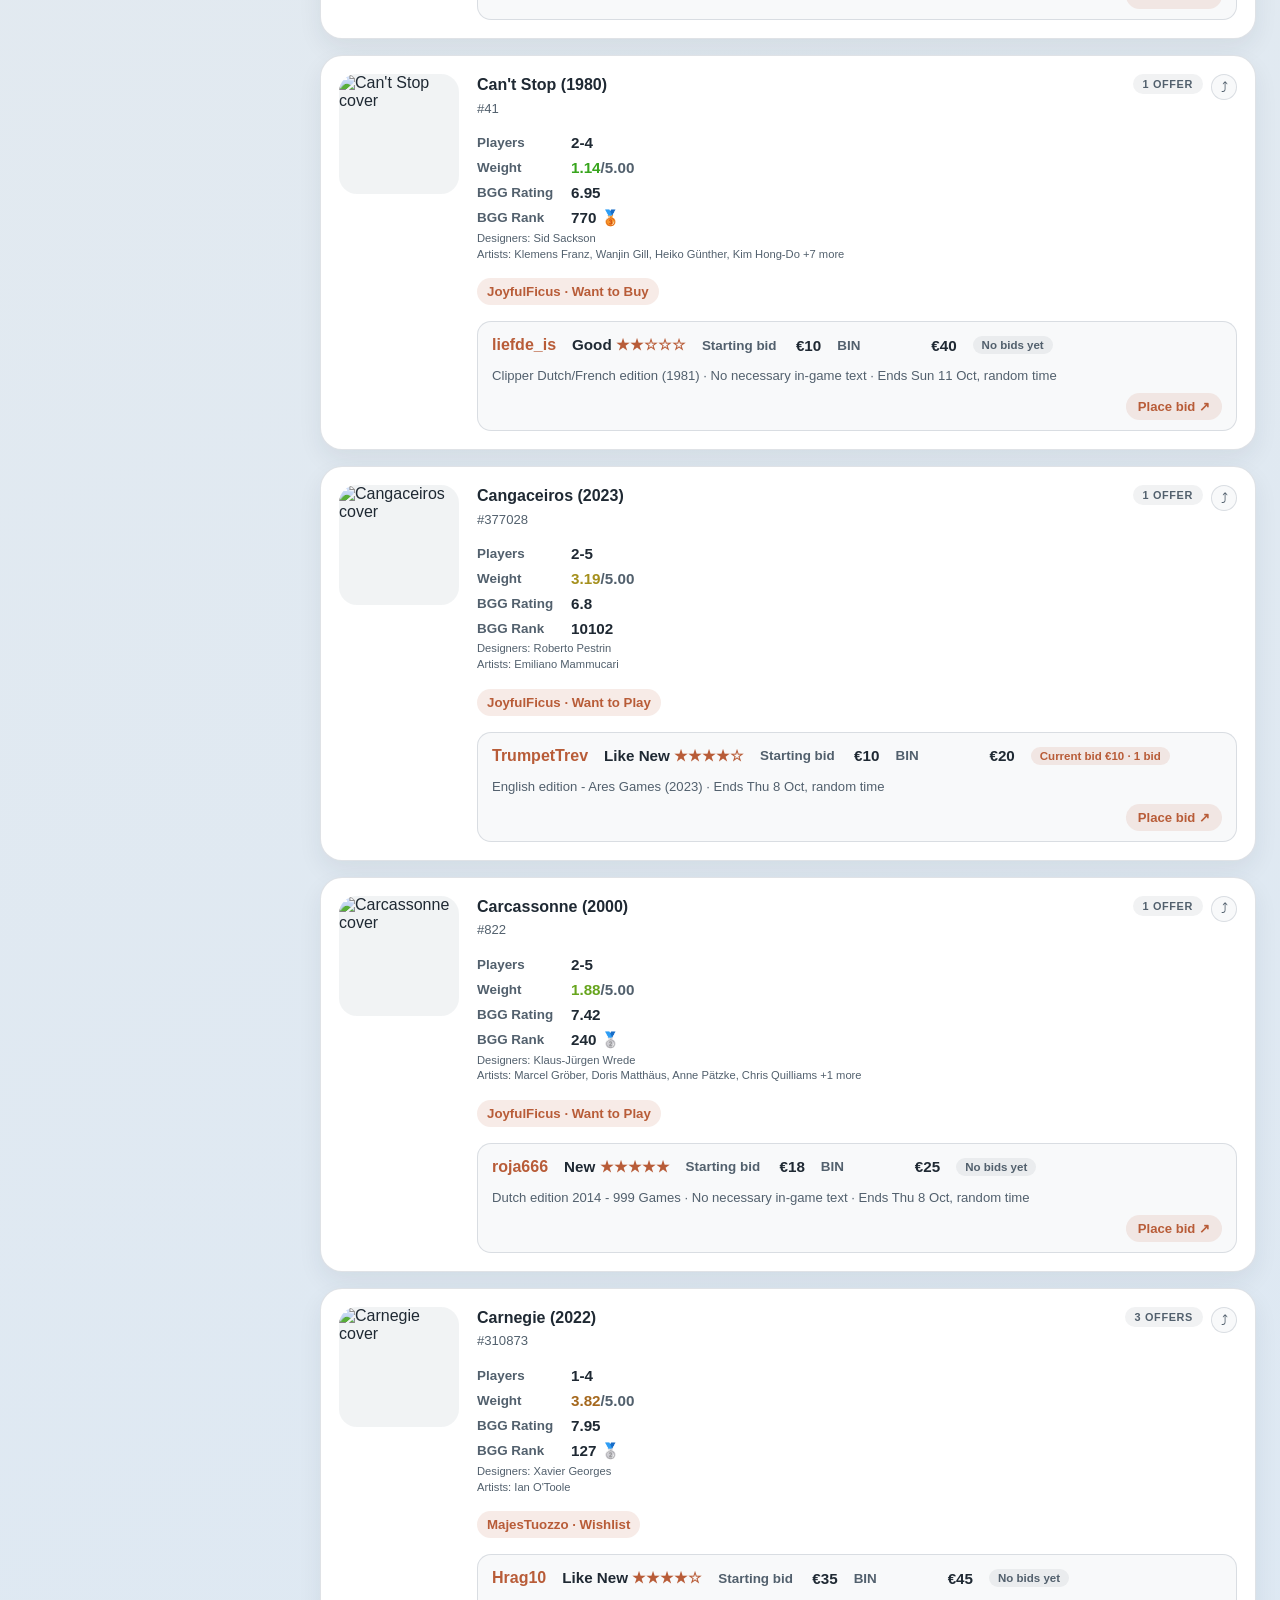
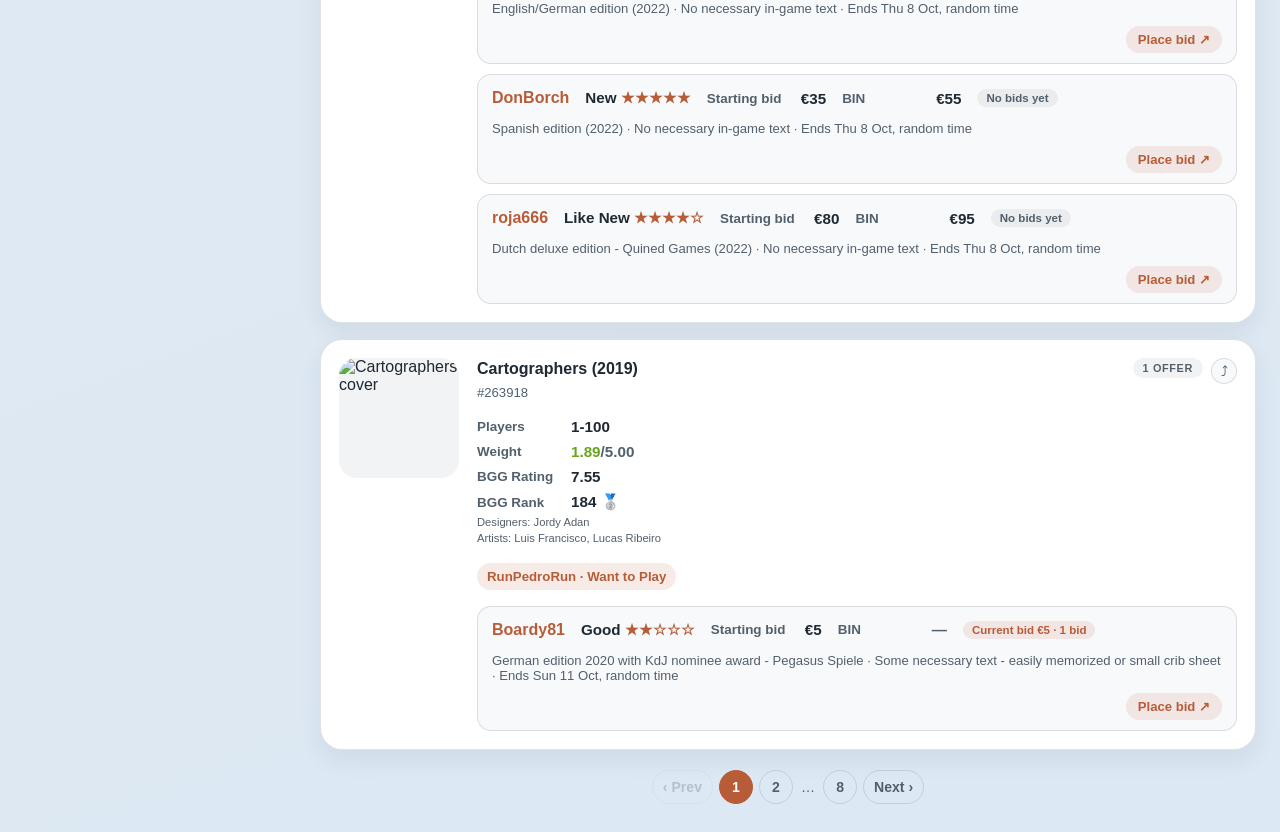
==== commit 2538a694: "Add designer/artist credits and a share button with deep-linkable game filter" ====
--- a/essen26-auction.html
+++ b/essen26-auction.html
@@ -169,6 +169,8 @@
       </div><!-- /.content-layout -->
     </div><!-- /.page -->
 
+    <script src="./vendor/html2canvas.min.js"></script>
+    <script src="./share.js"></script>
     <script src="./essen26-auction.js"></script>
   </body>
 </html>
--- a/styles.css
+++ b/styles.css
@@ -601,6 +601,41 @@
         font-size: 0.82rem;
       }
 
+      .card-heading-actions {
+        display: flex;
+        align-items: flex-start;
+        gap: 8px;
+        flex-shrink: 0;
+      }
+
+      .share-btn {
+        width: 26px;
+        height: 26px;
+        display: flex;
+        align-items: center;
+        justify-content: center;
+        padding: 0;
+        border: 1px solid var(--surface-border);
+        border-radius: 999px;
+        background: var(--subtle-bg);
+        color: var(--muted);
+        font: inherit;
+        font-size: 0.9rem;
+        line-height: 1;
+        cursor: pointer;
+      }
+
+      .share-btn:hover {
+        background: var(--ctrl-bg-soft);
+      }
+
+      .card-credits {
+        font-size: 0.7rem;
+        color: var(--muted);
+        line-height: 1.4;
+        margin-top: 4px;
+      }
+
       .detail-list {
         display: grid;
         gap: 8px;
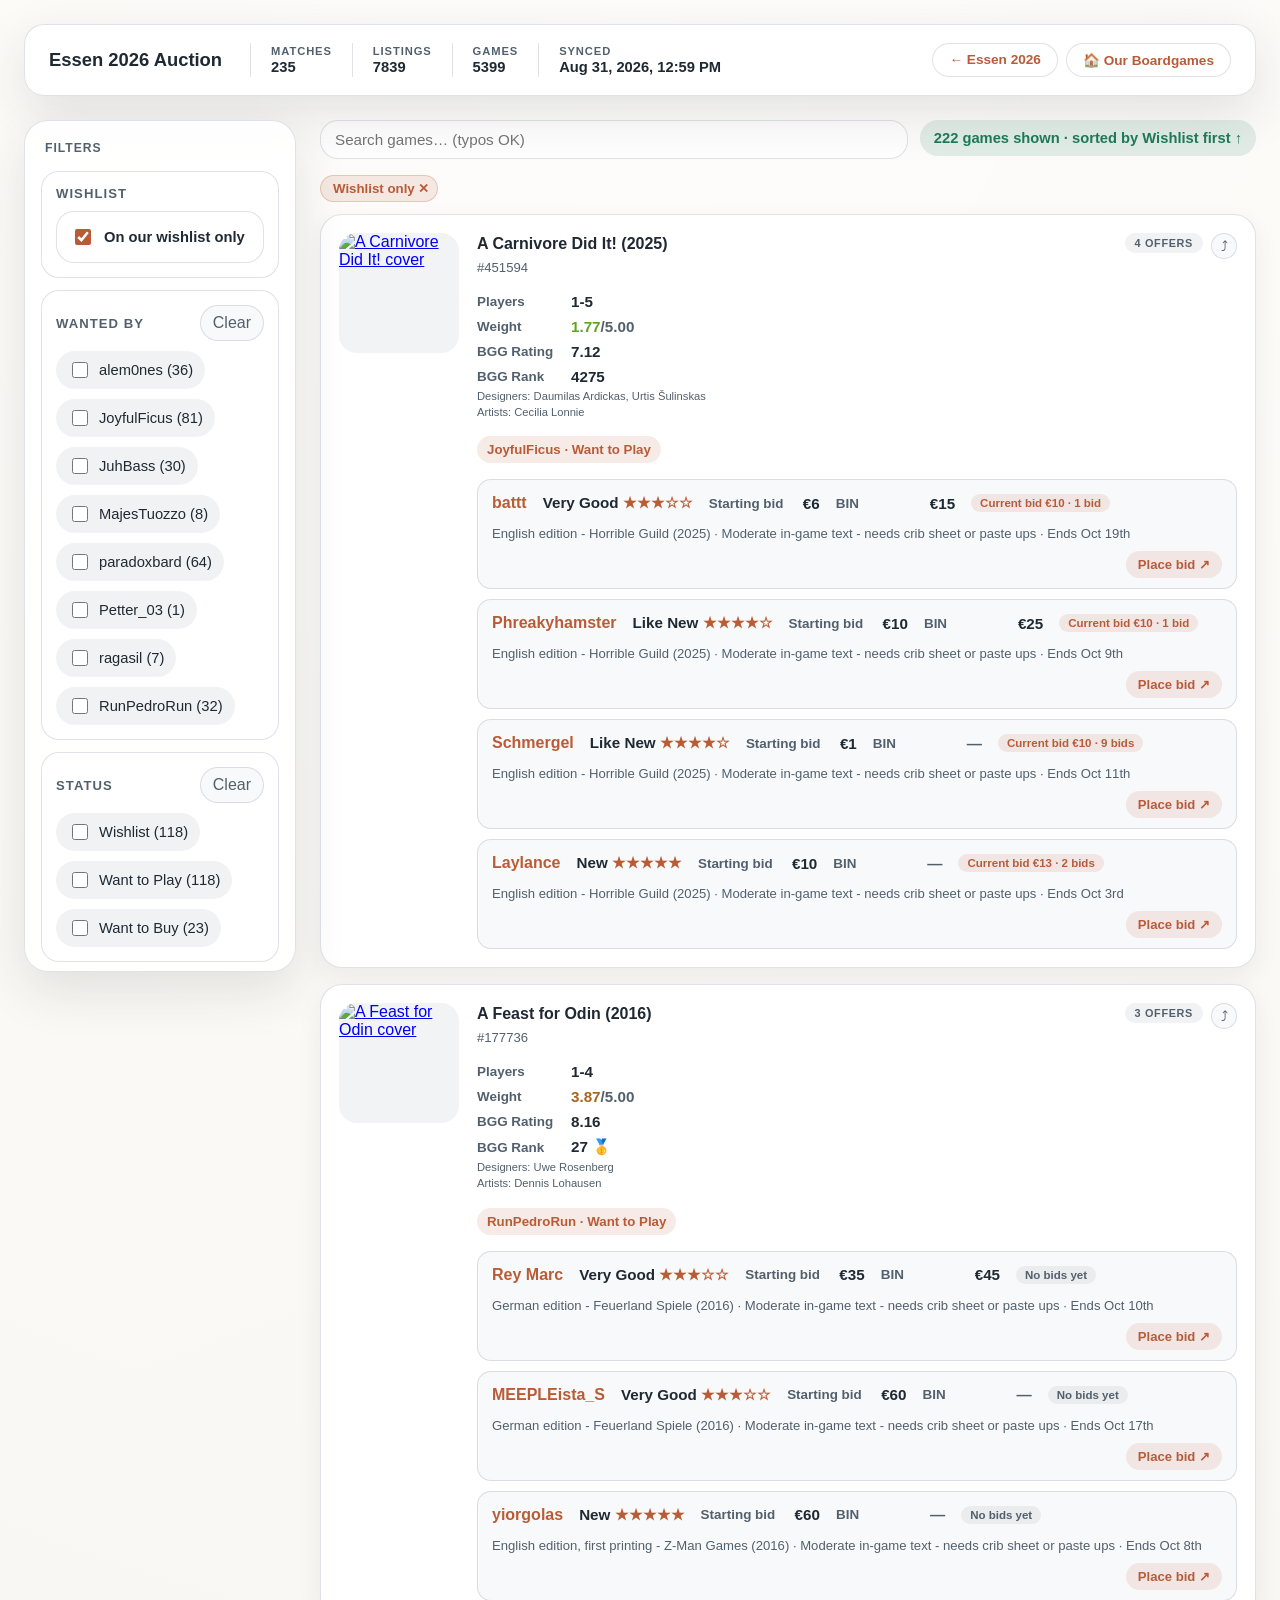
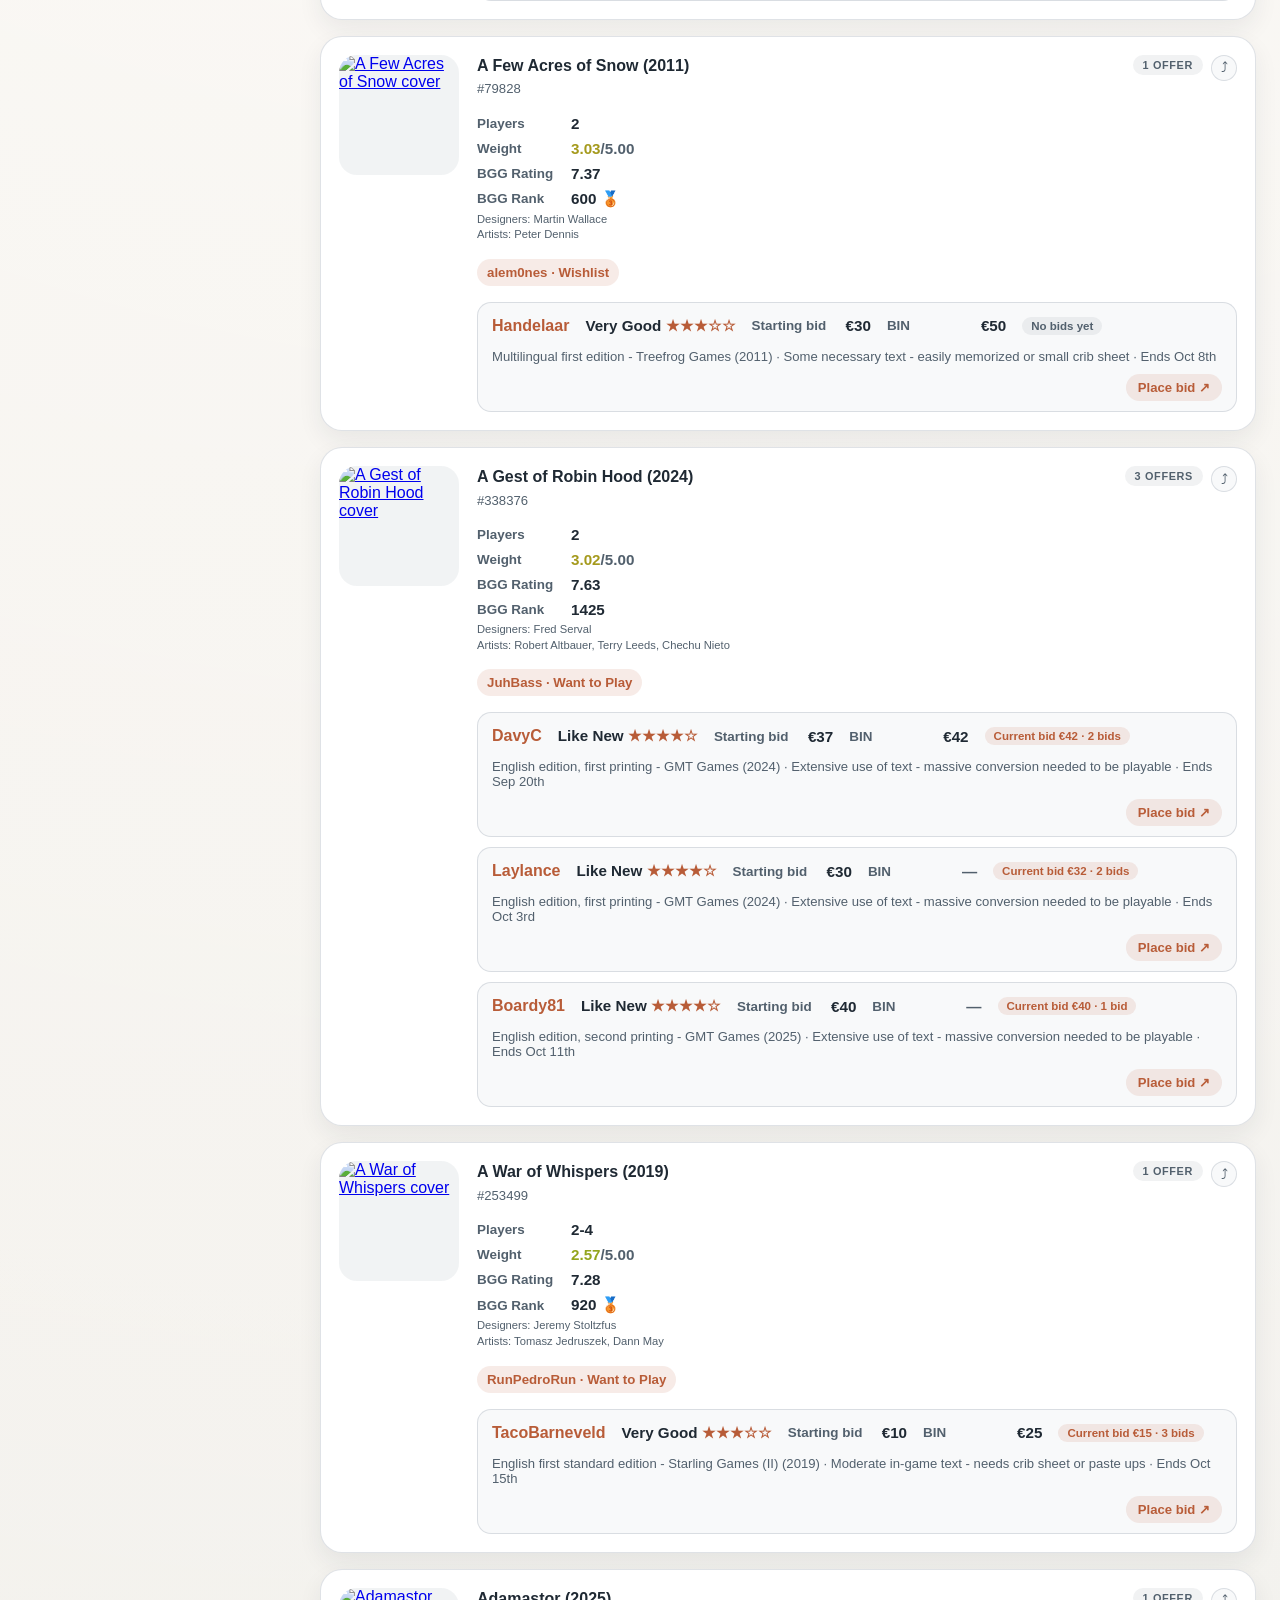
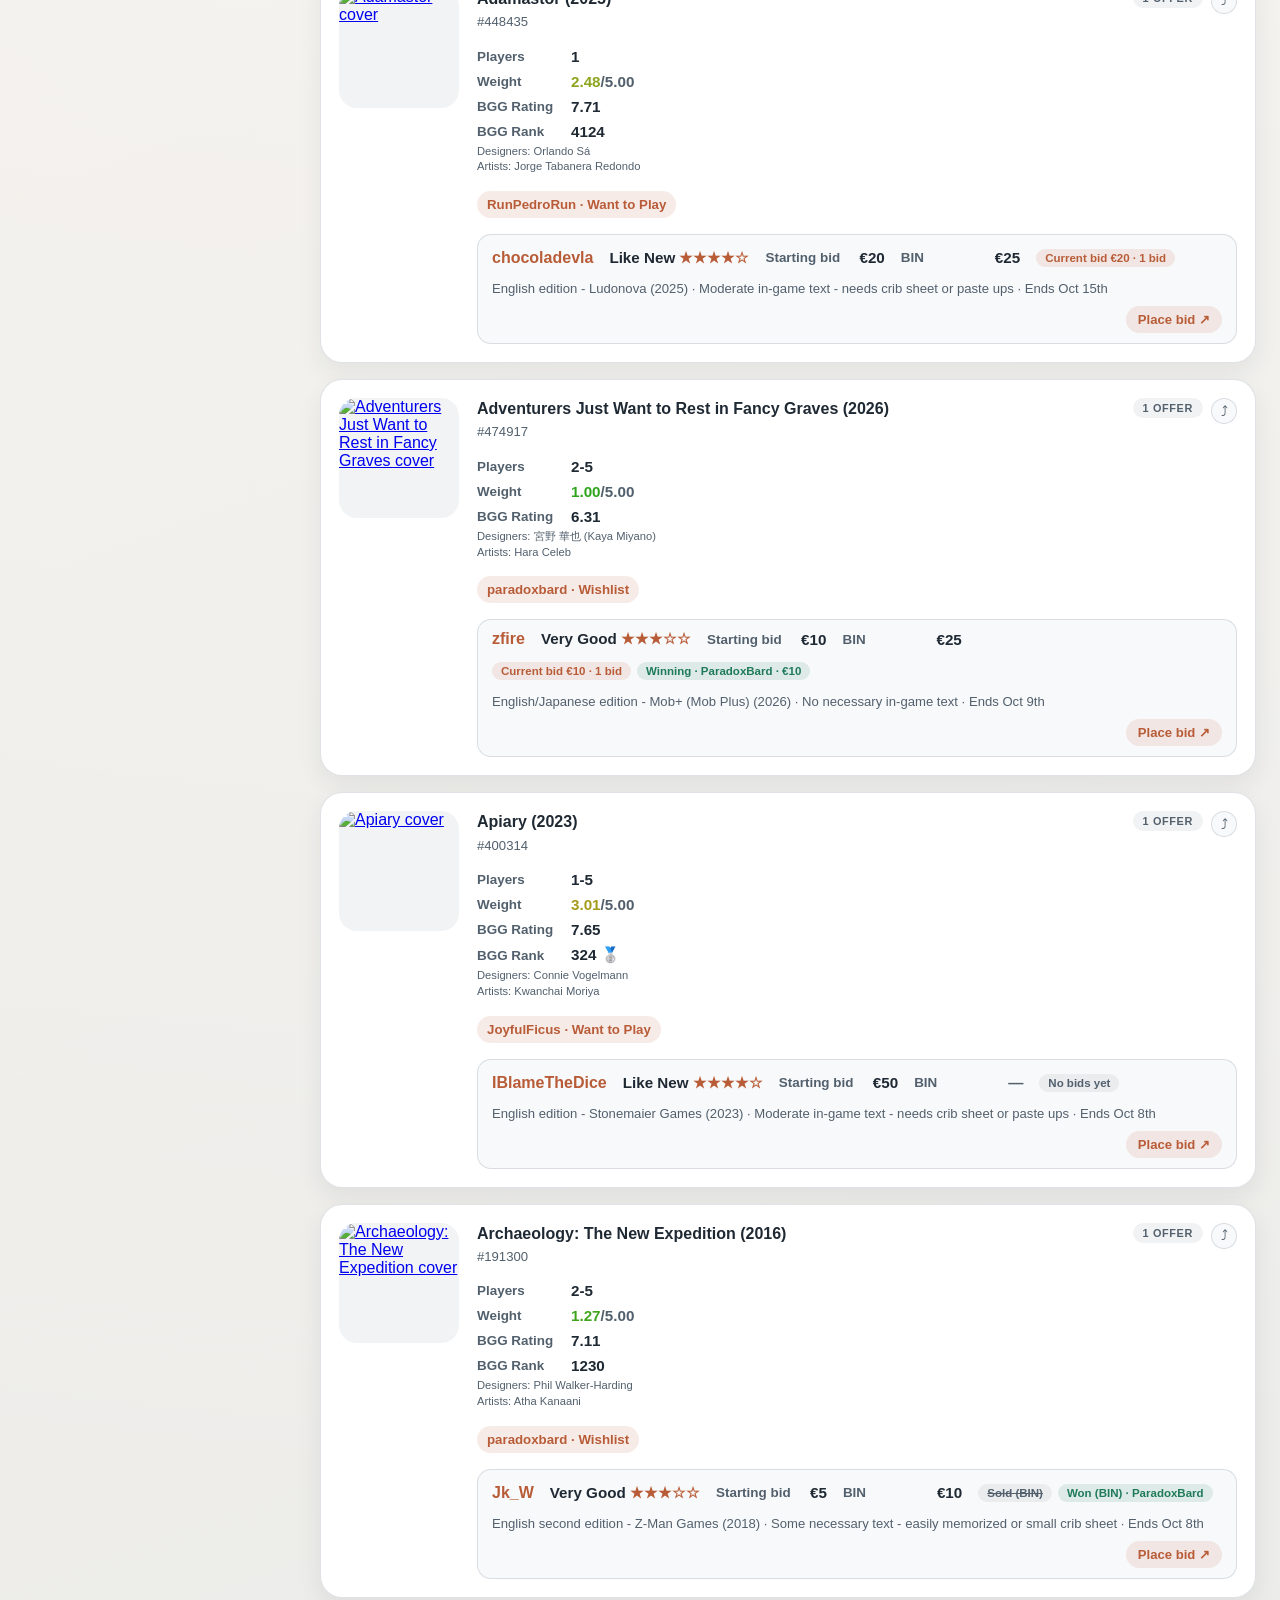
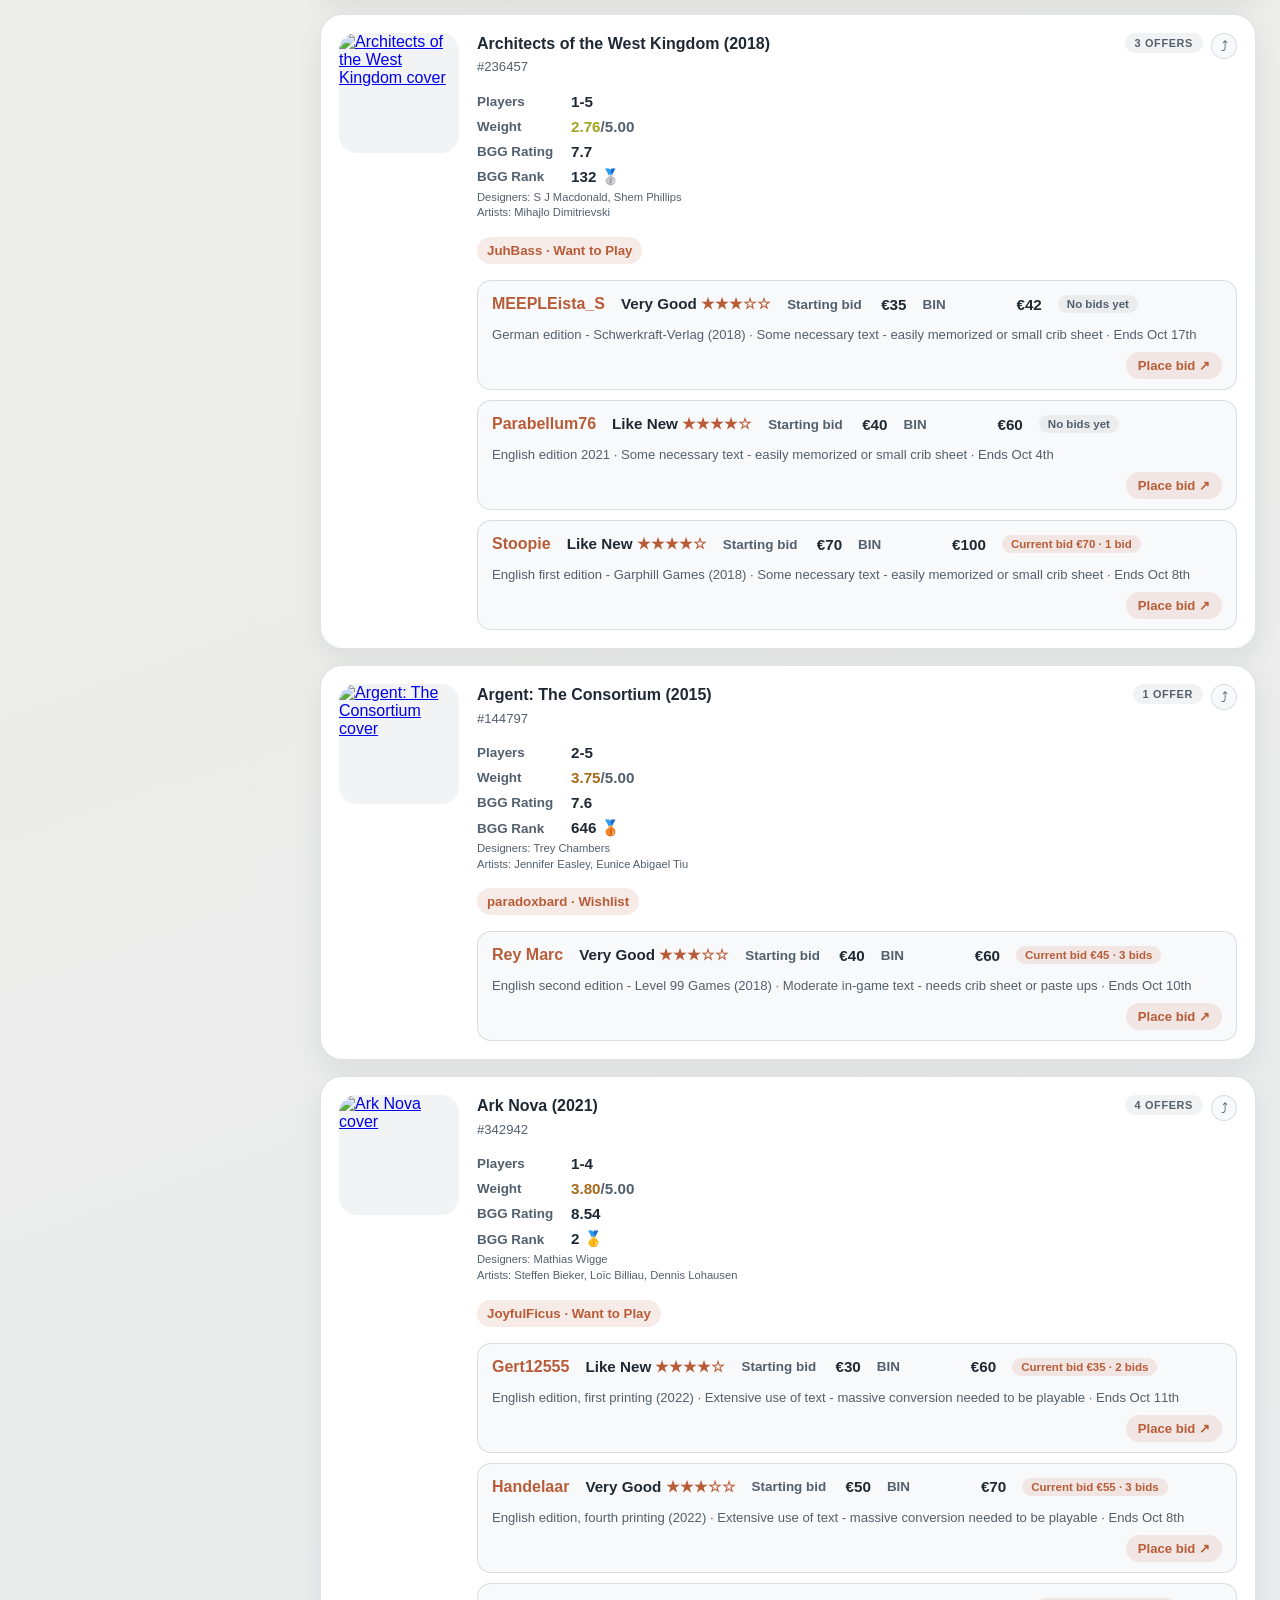
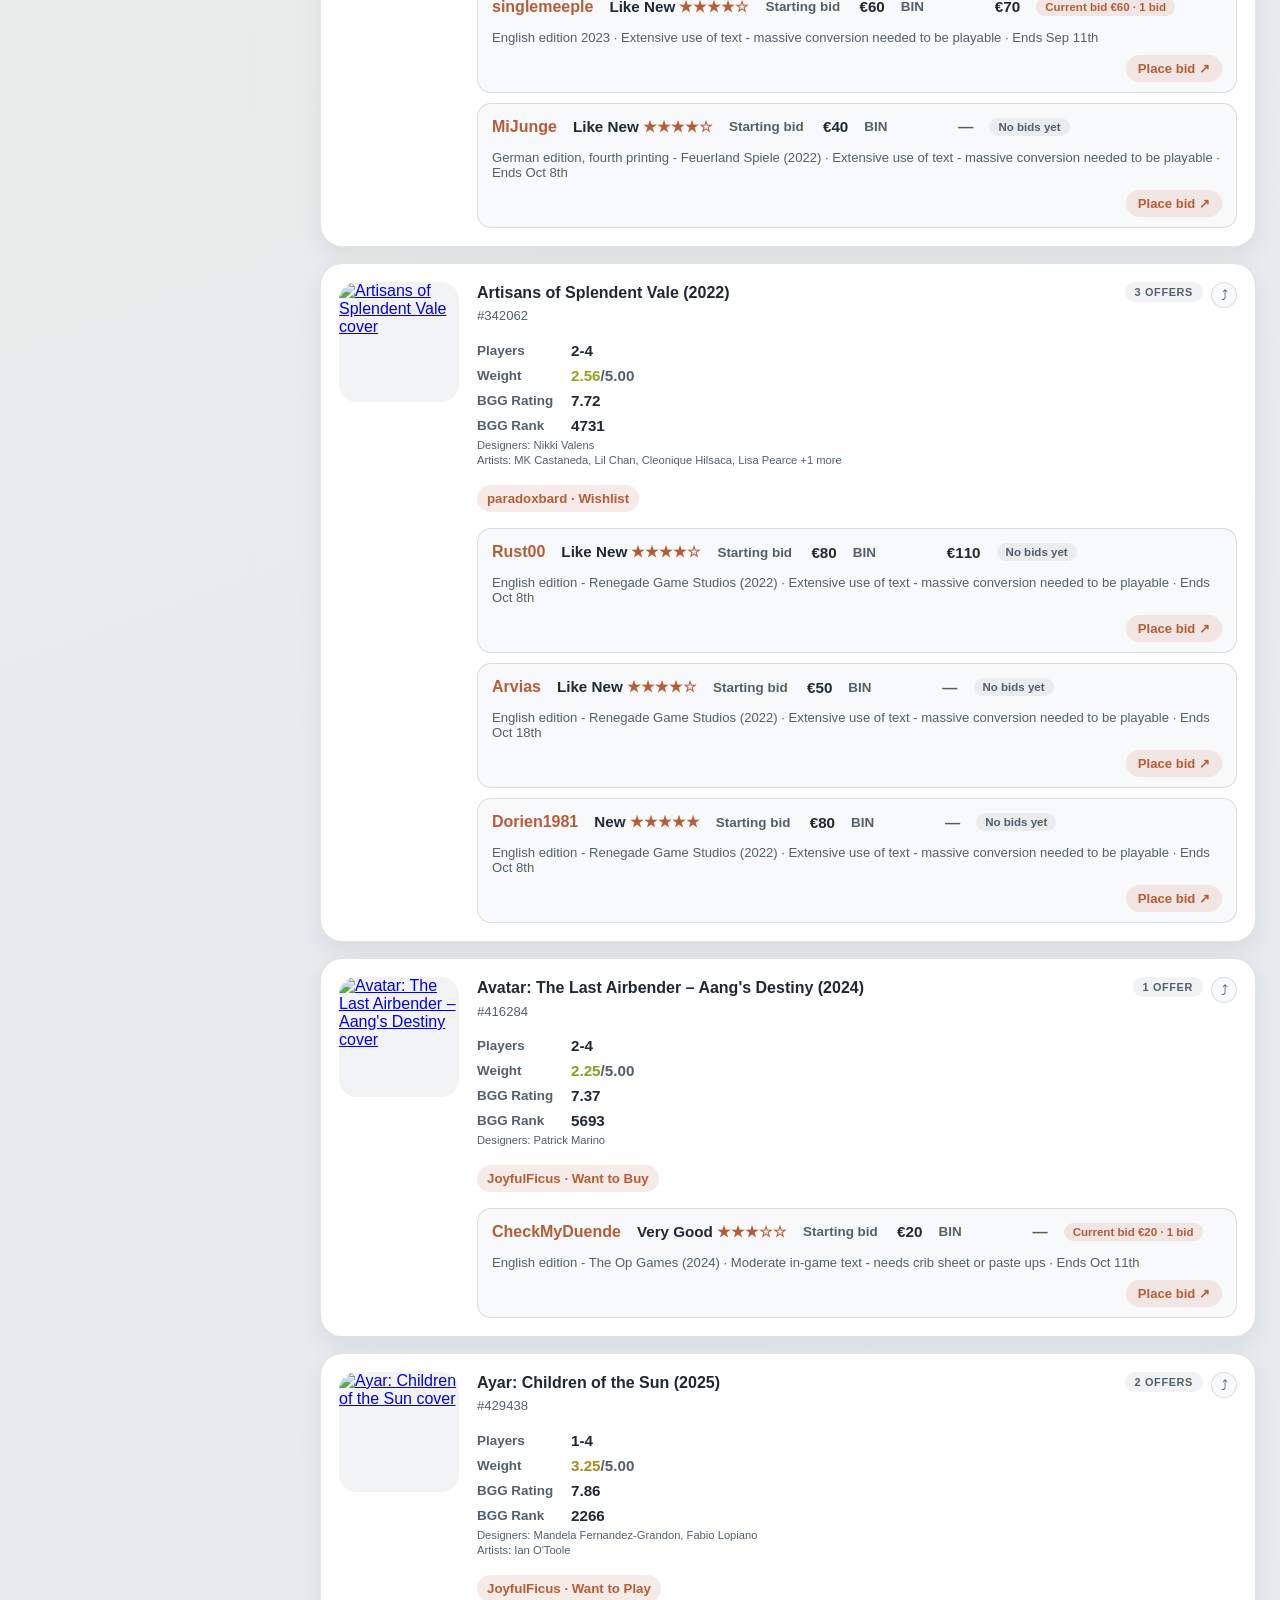
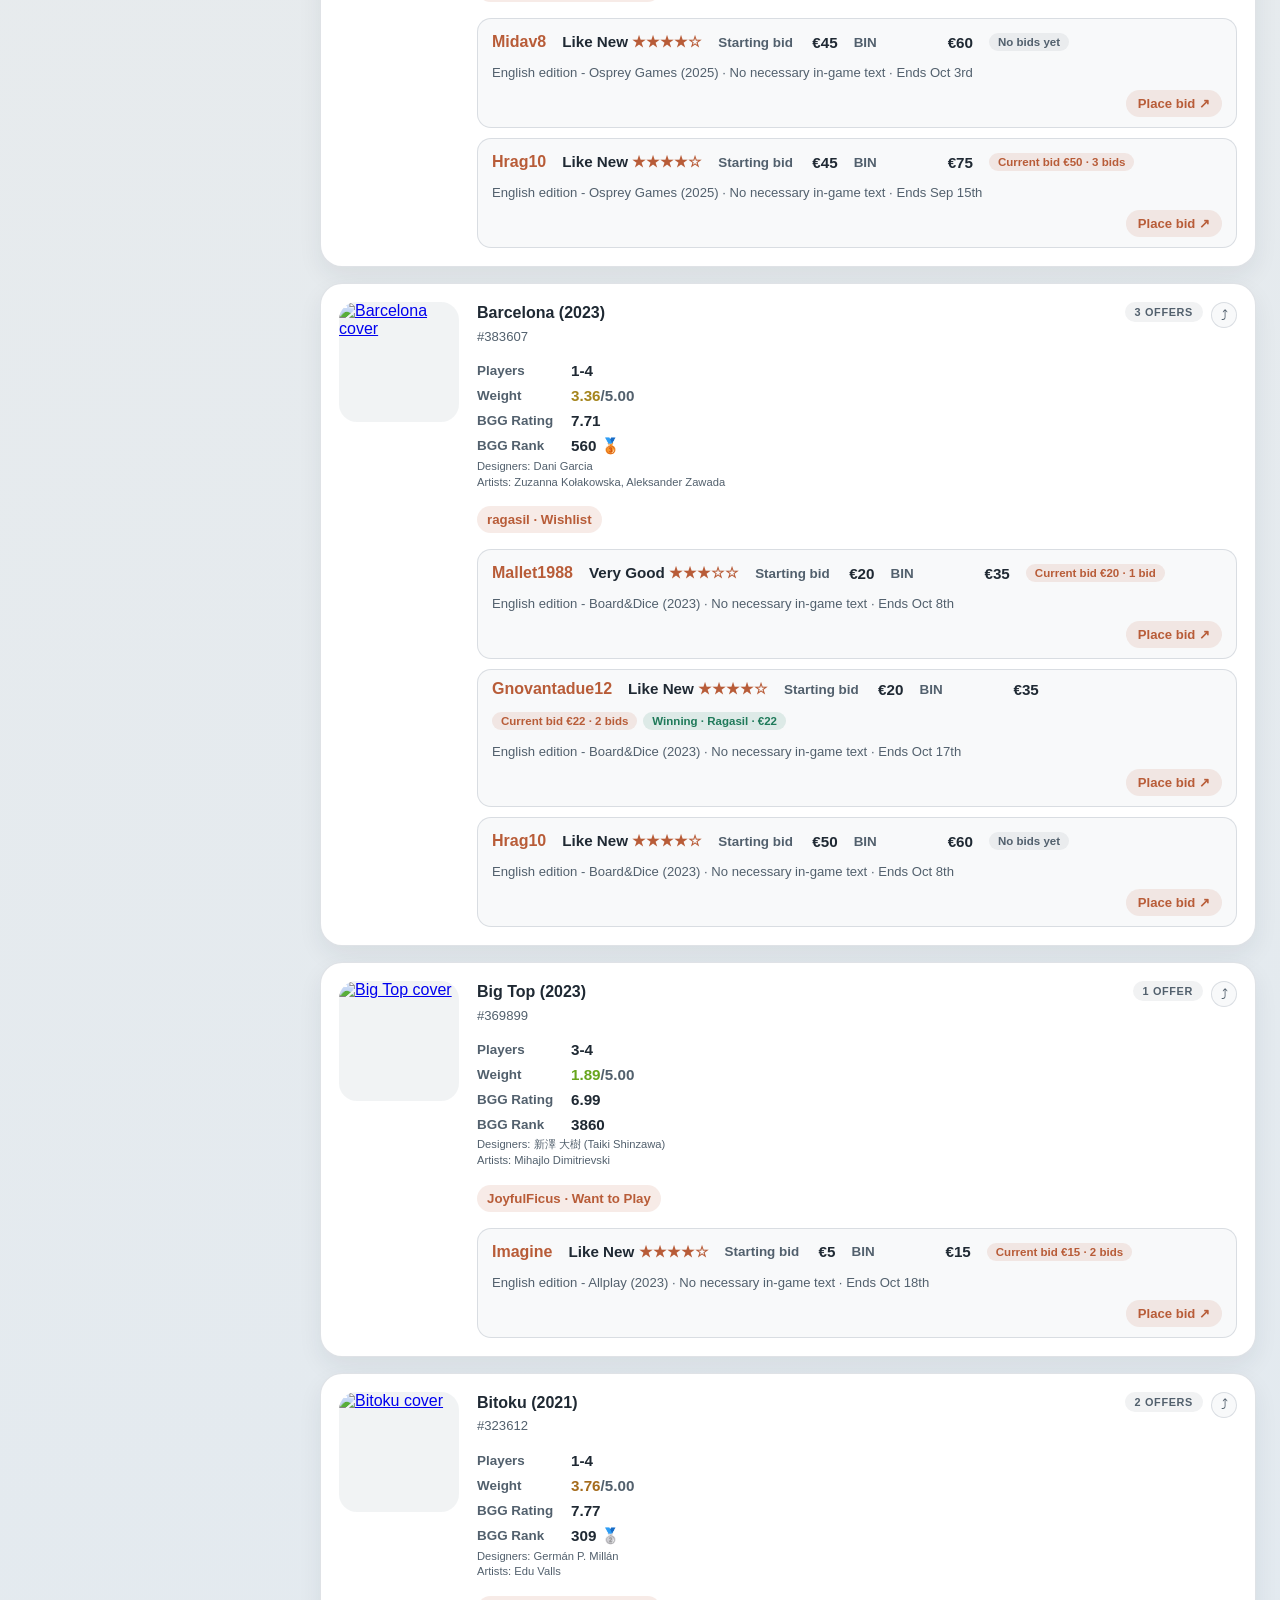
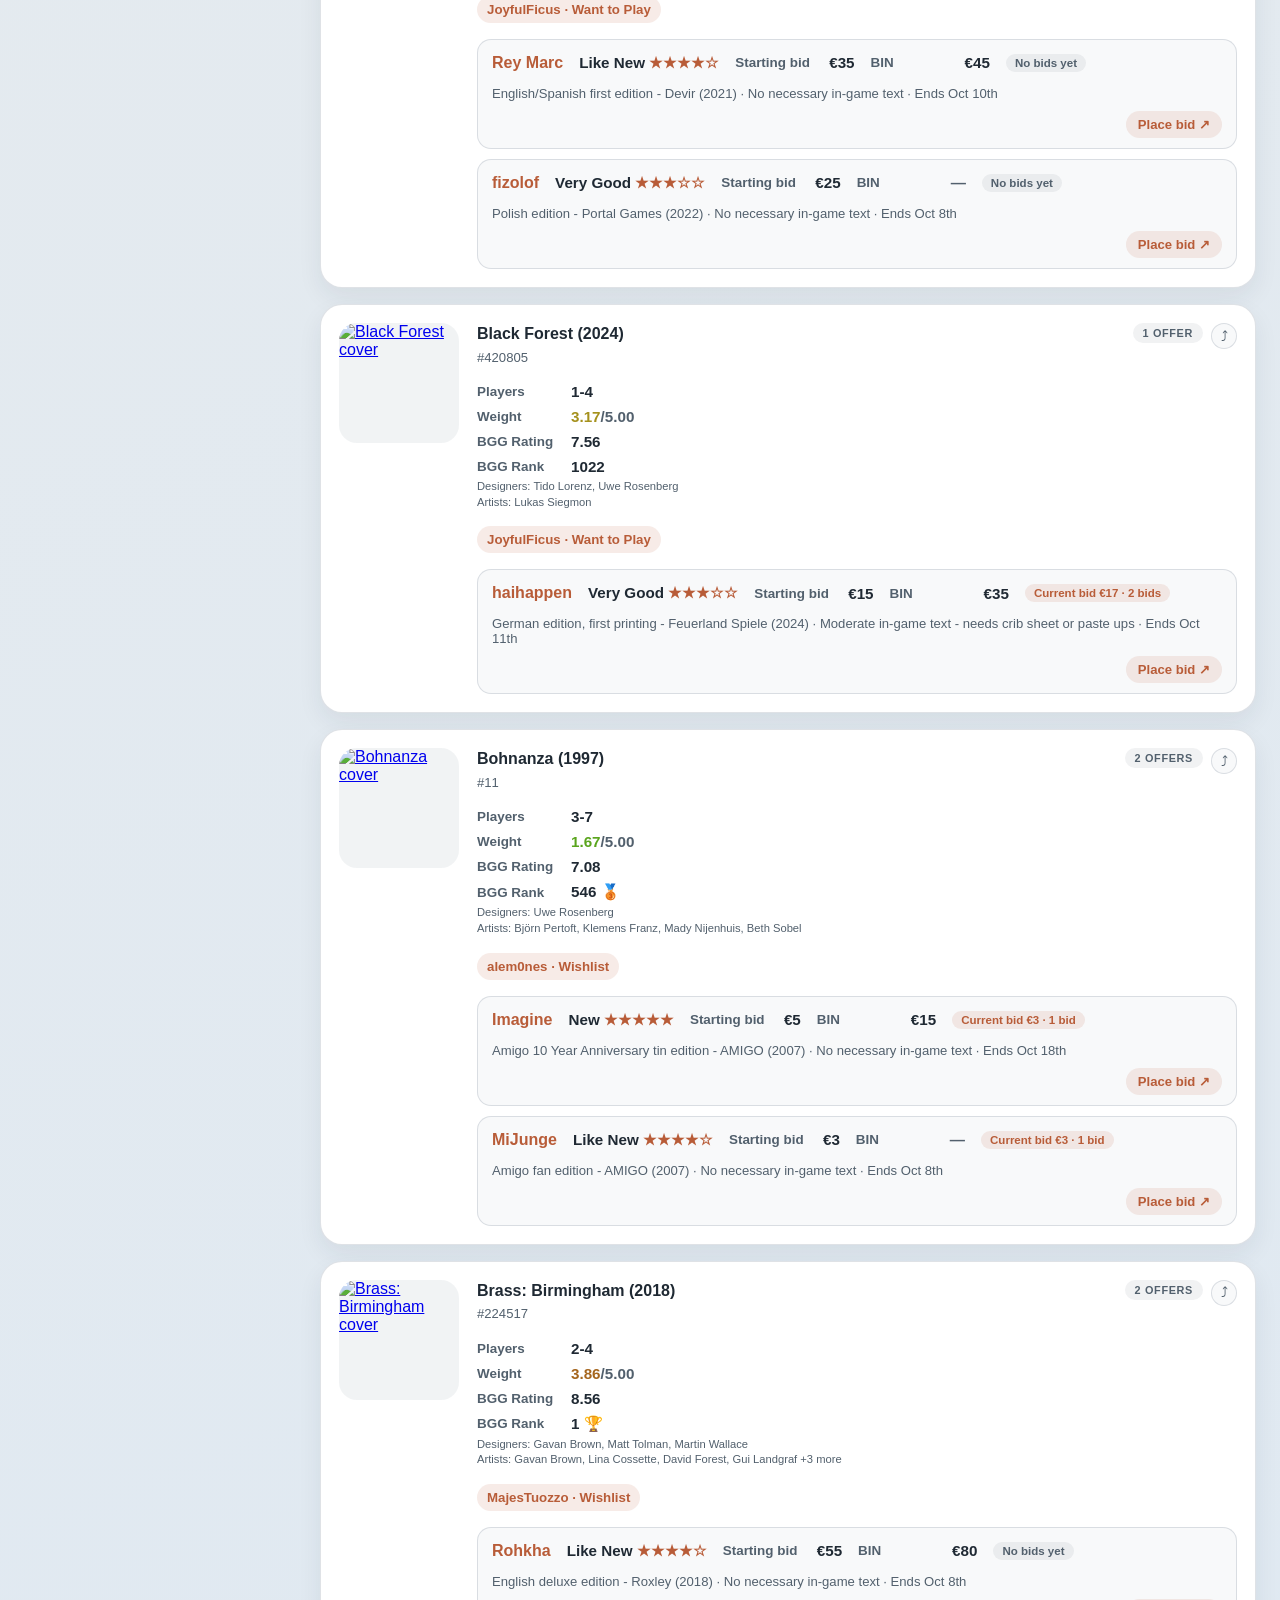
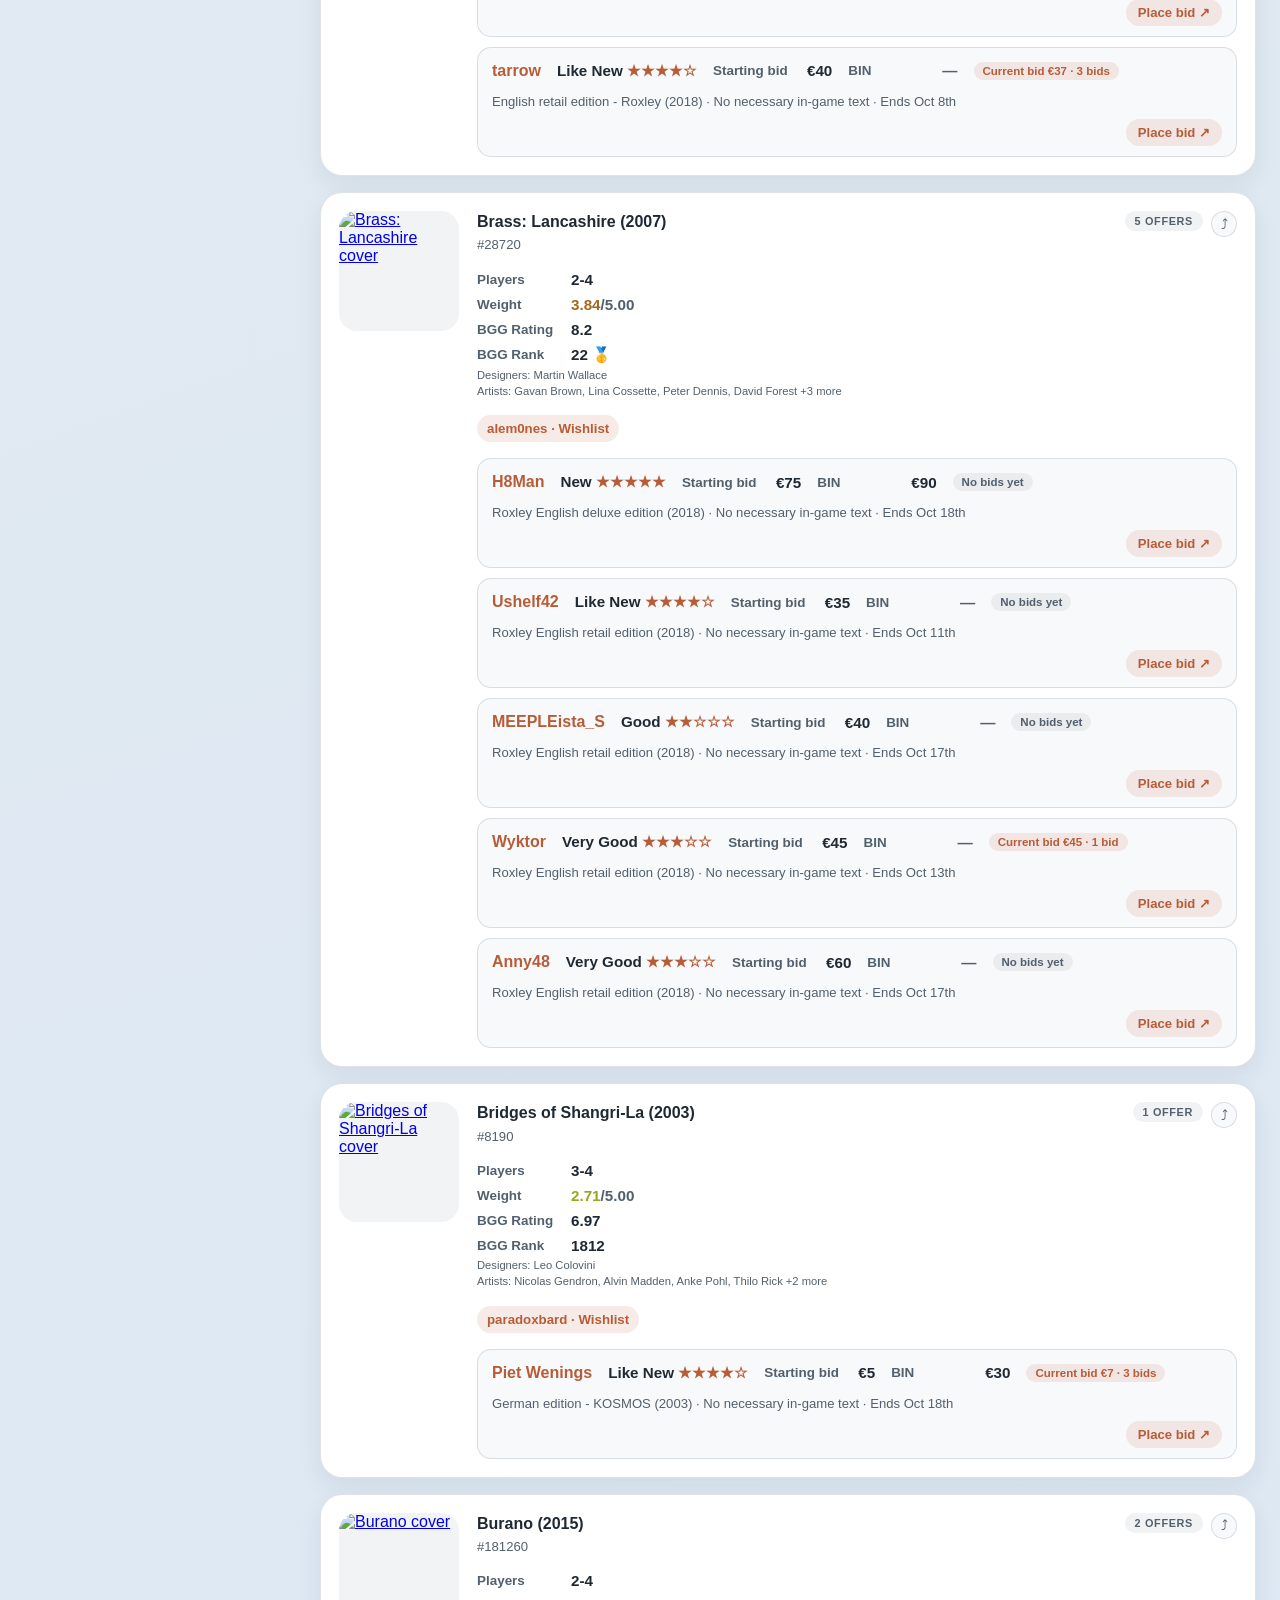
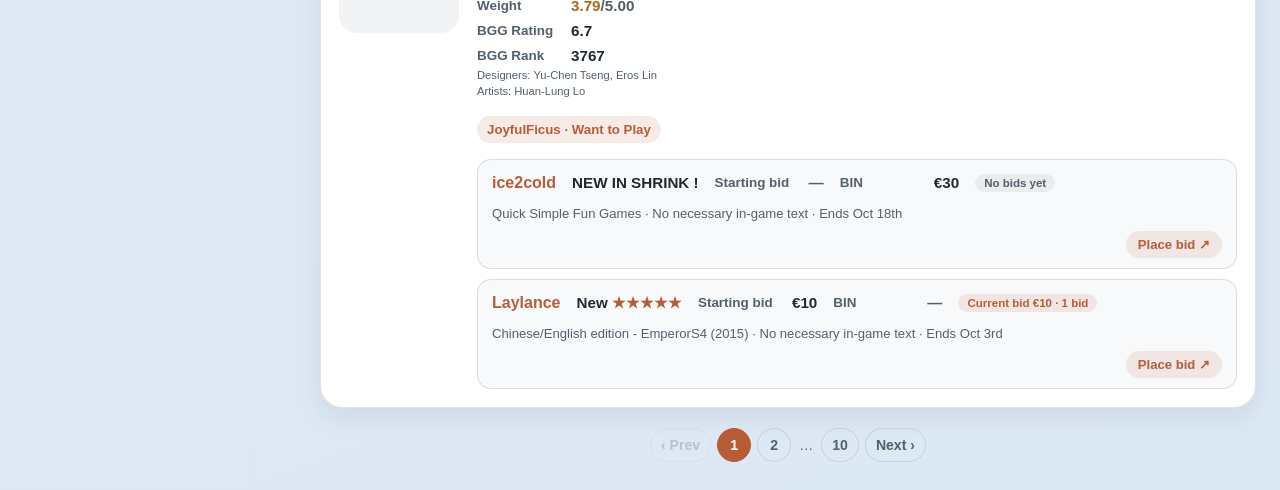
==== commit 7edebffa: "Add CSV export for filtered auction games, fix wishlist filter clobbering shared-game links Export b" ====
--- a/essen26-auction.html
+++ b/essen26-auction.html
@@ -141,6 +141,12 @@
                 </div>
                 <div class="sort-options" id="page-size-options"></div>
               </div>
+              <div class="filter-group">
+                <div class="filter-heading">
+                  <h3 class="filter-title">Export</h3>
+                </div>
+                <button class="export-btn" id="export-csv-btn" type="button">Export matching games to CSV</button>
+              </div>
               <div class="theme-toggle" id="theme-toggle">
                 <button class="theme-option" id="theme-light-btn" type="button">
                   <span class="theme-icon">☀️</span> Light
--- a/styles.css
+++ b/styles.css
@@ -874,6 +874,19 @@
 
       /* ── Theme toggle ────────────────────────────────────── */
 
+      .export-btn {
+        width: 100%;
+        padding: 10px 14px;
+        border: 1px solid var(--accent);
+        border-radius: 999px;
+        background: var(--accent-soft);
+        color: var(--accent);
+        font: inherit;
+        font-size: 0.9rem;
+        font-weight: 700;
+        cursor: pointer;
+      }
+
       .theme-toggle {
         display: flex;
         align-items: center;
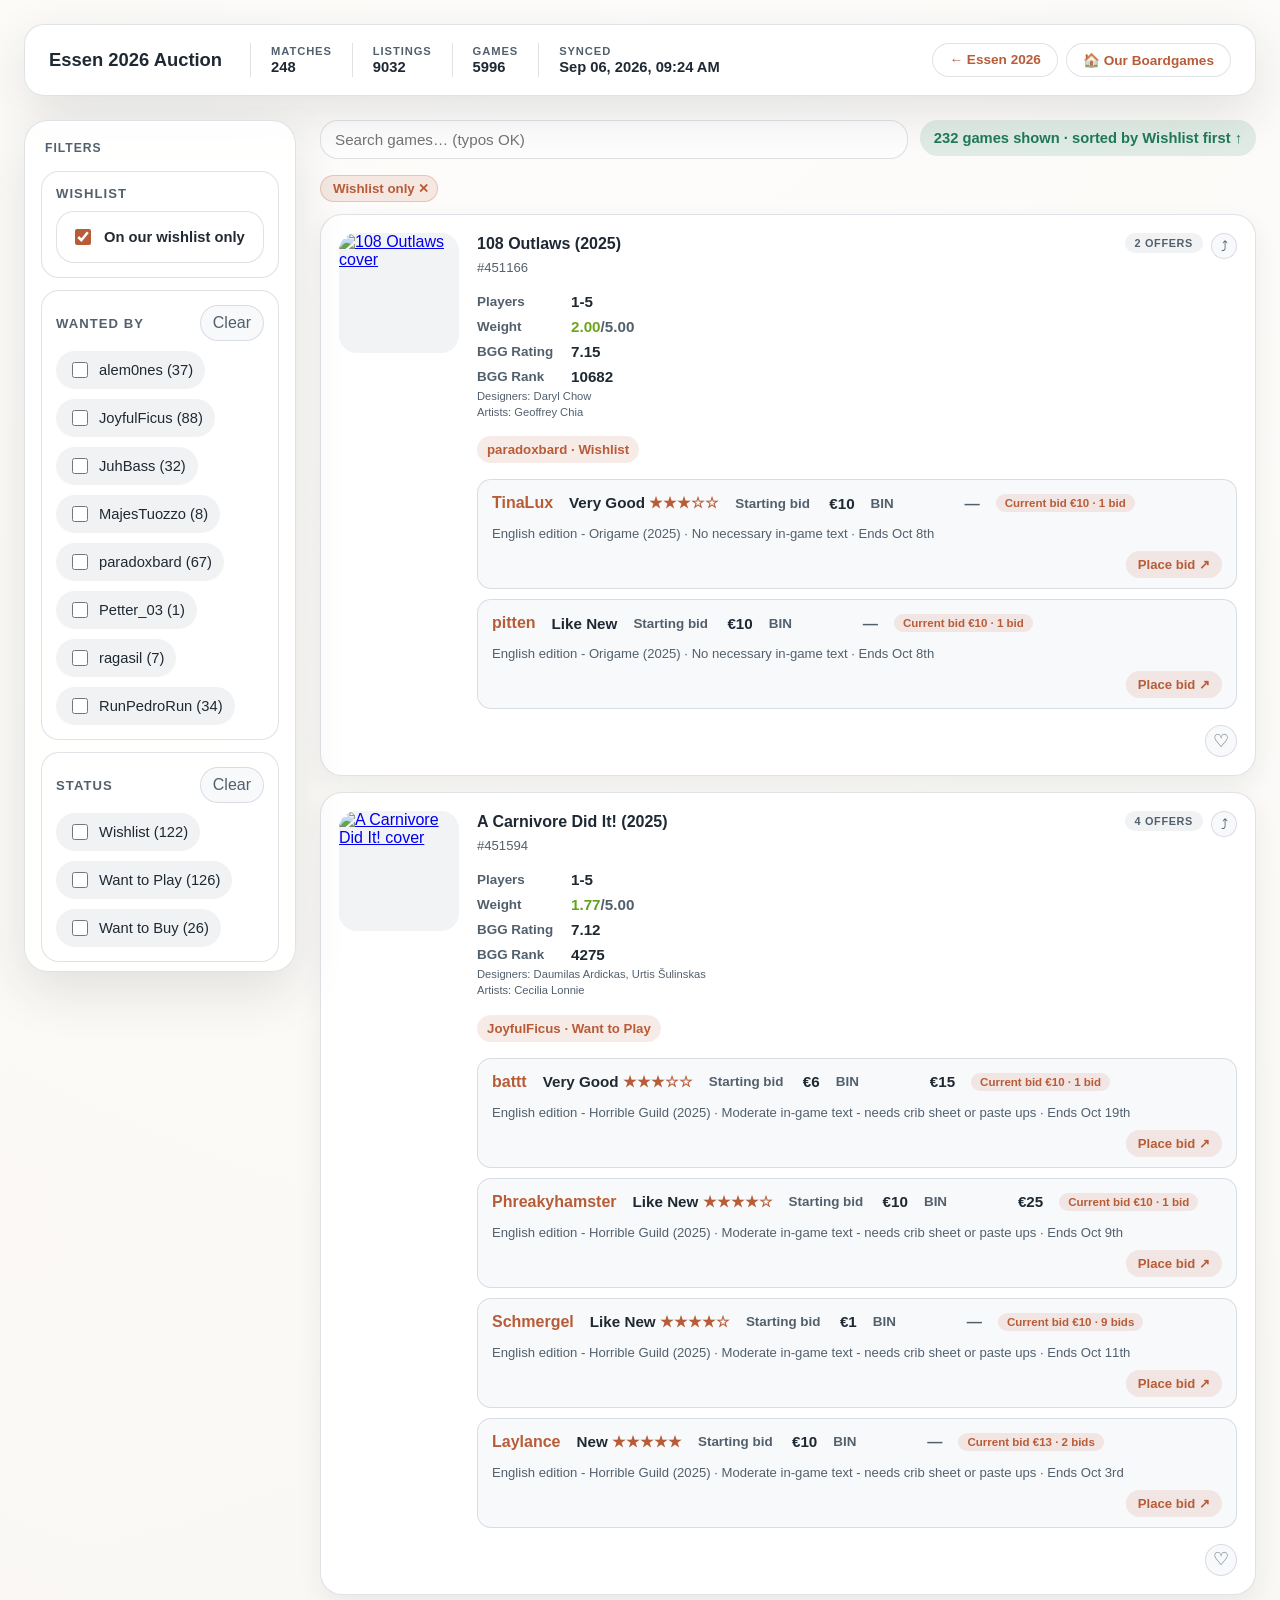
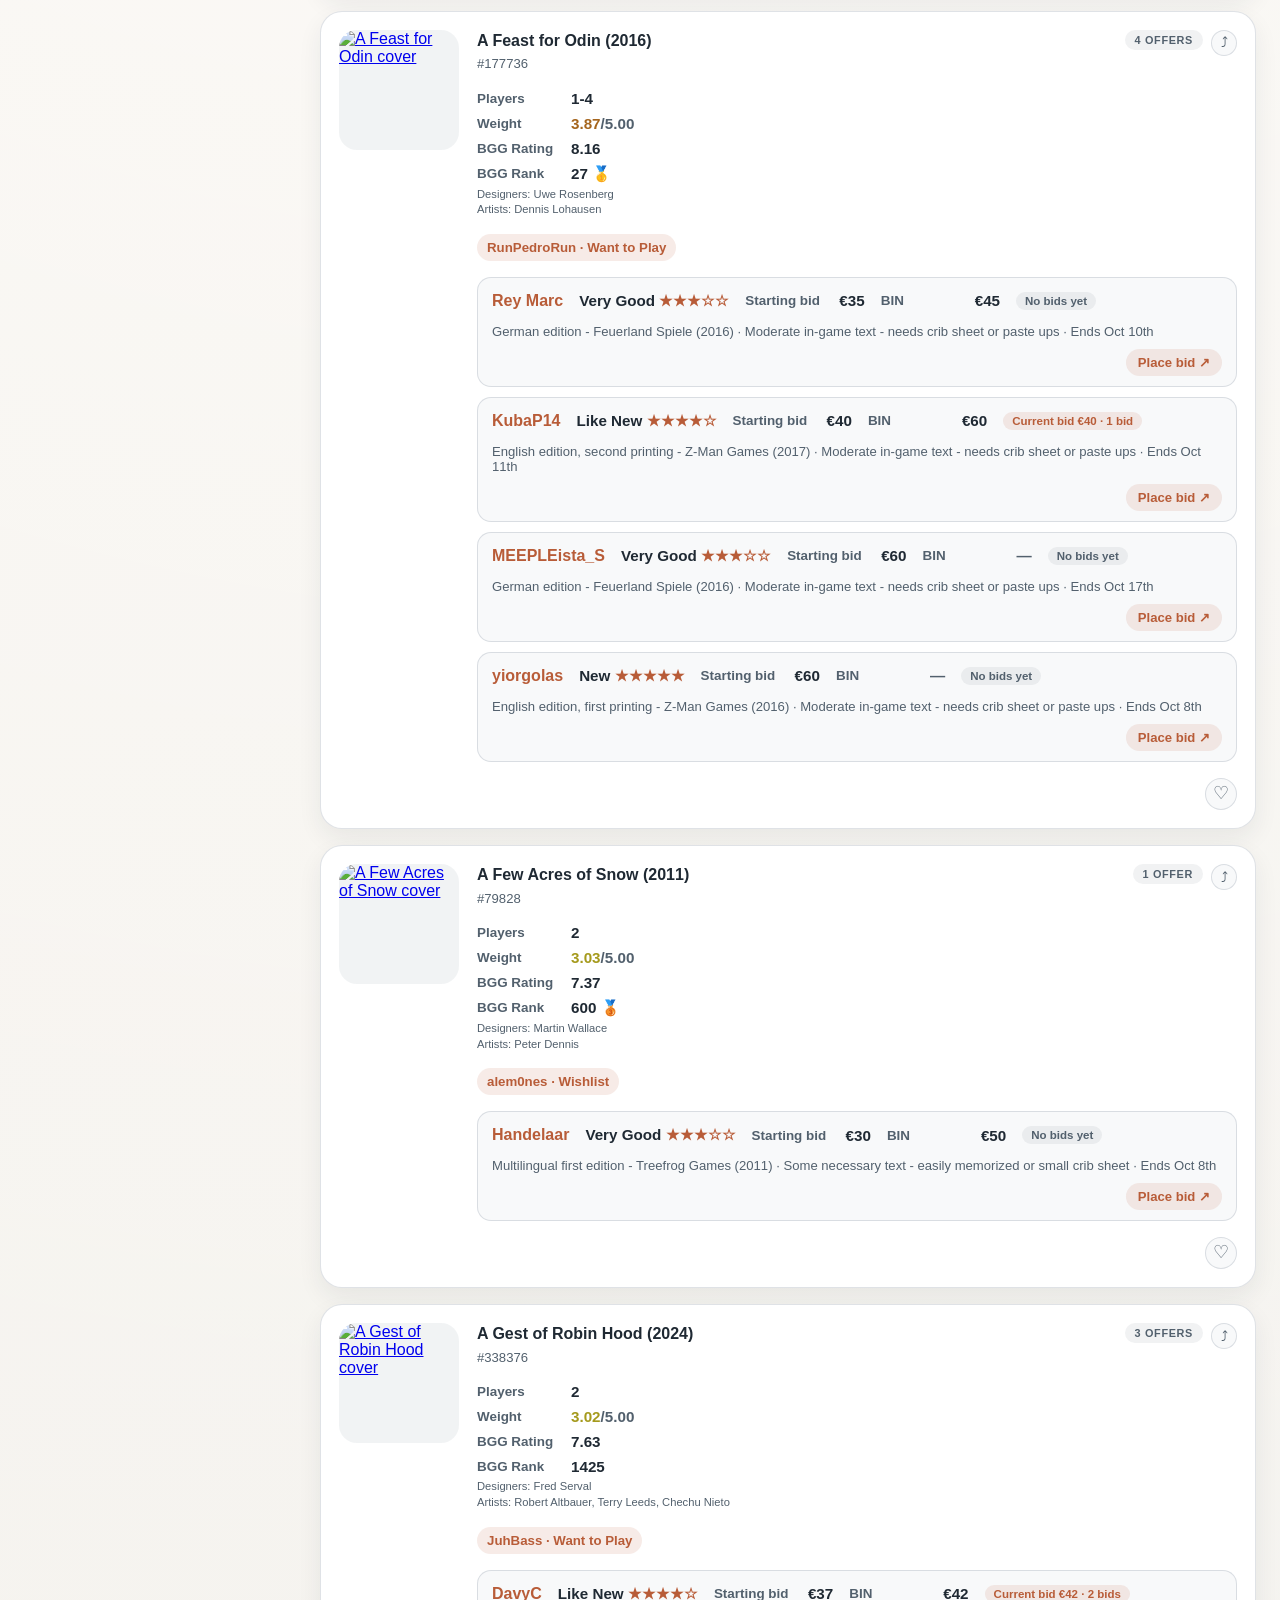
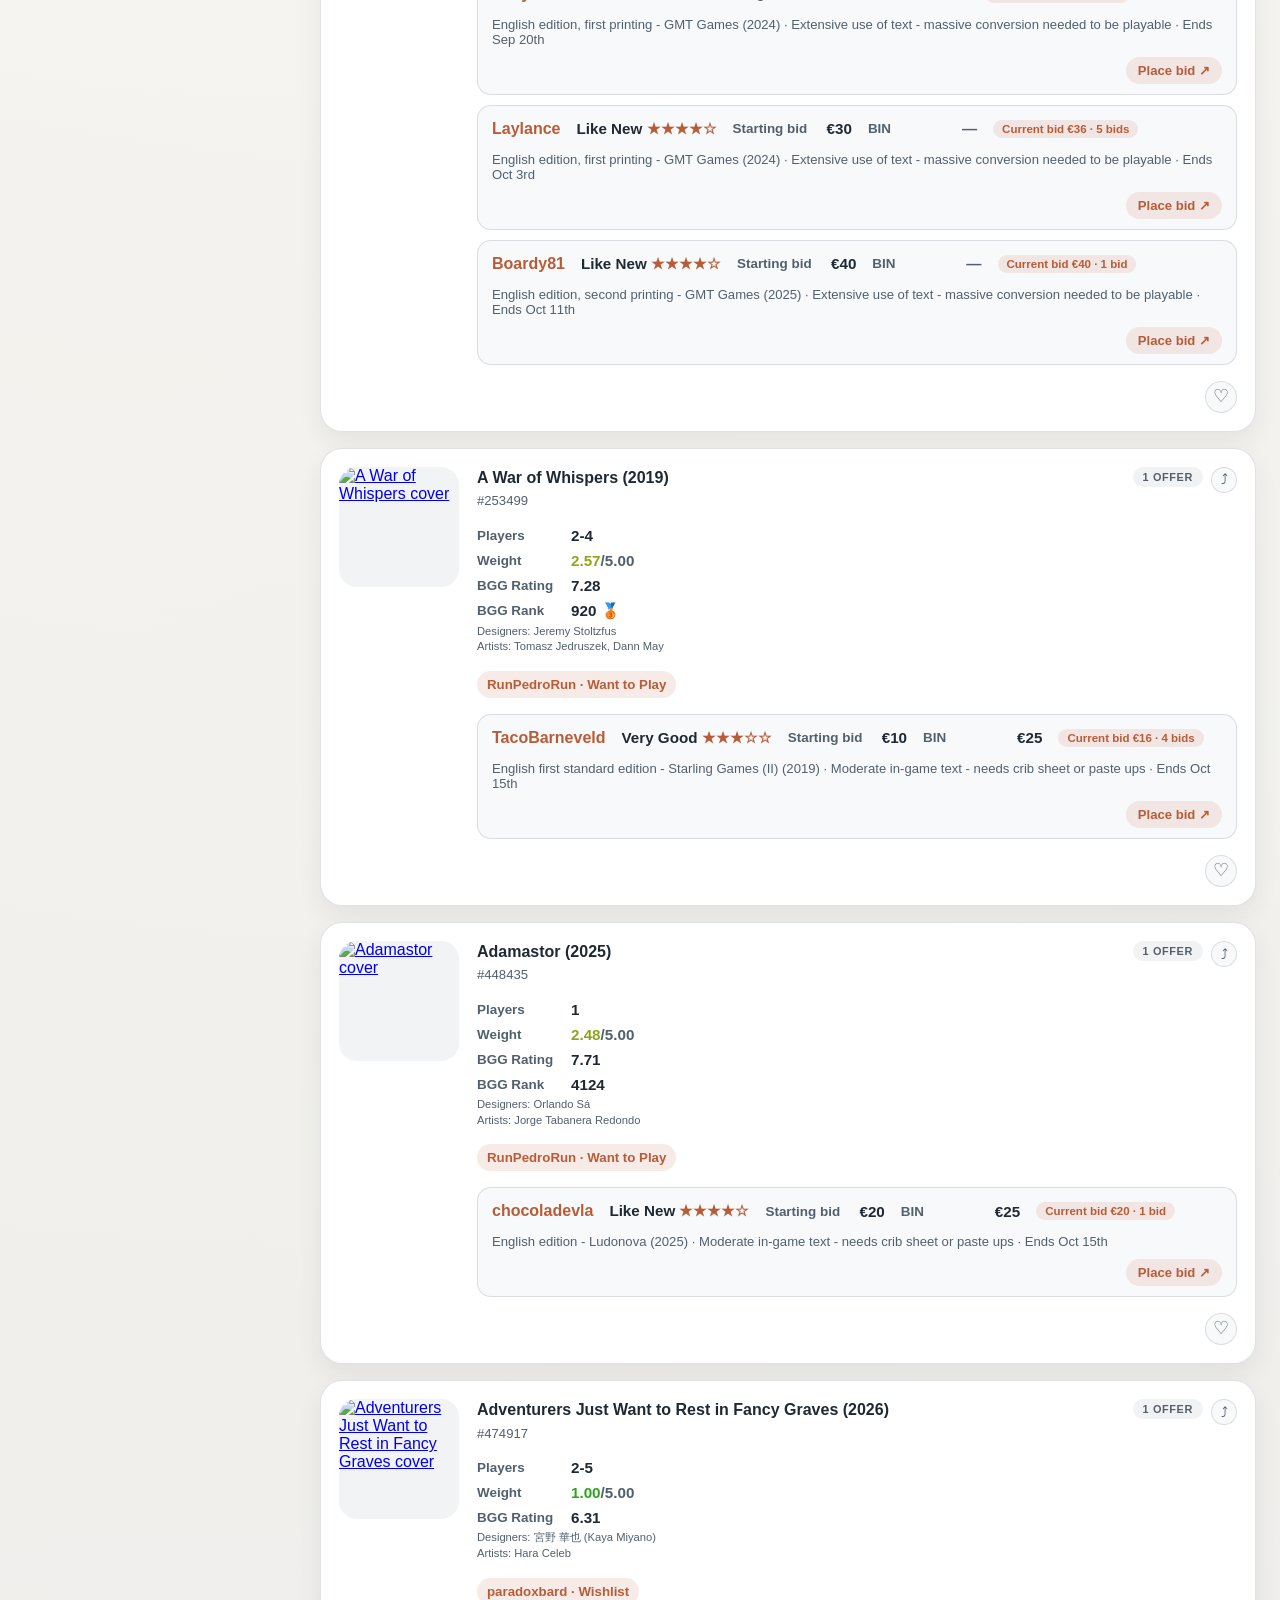
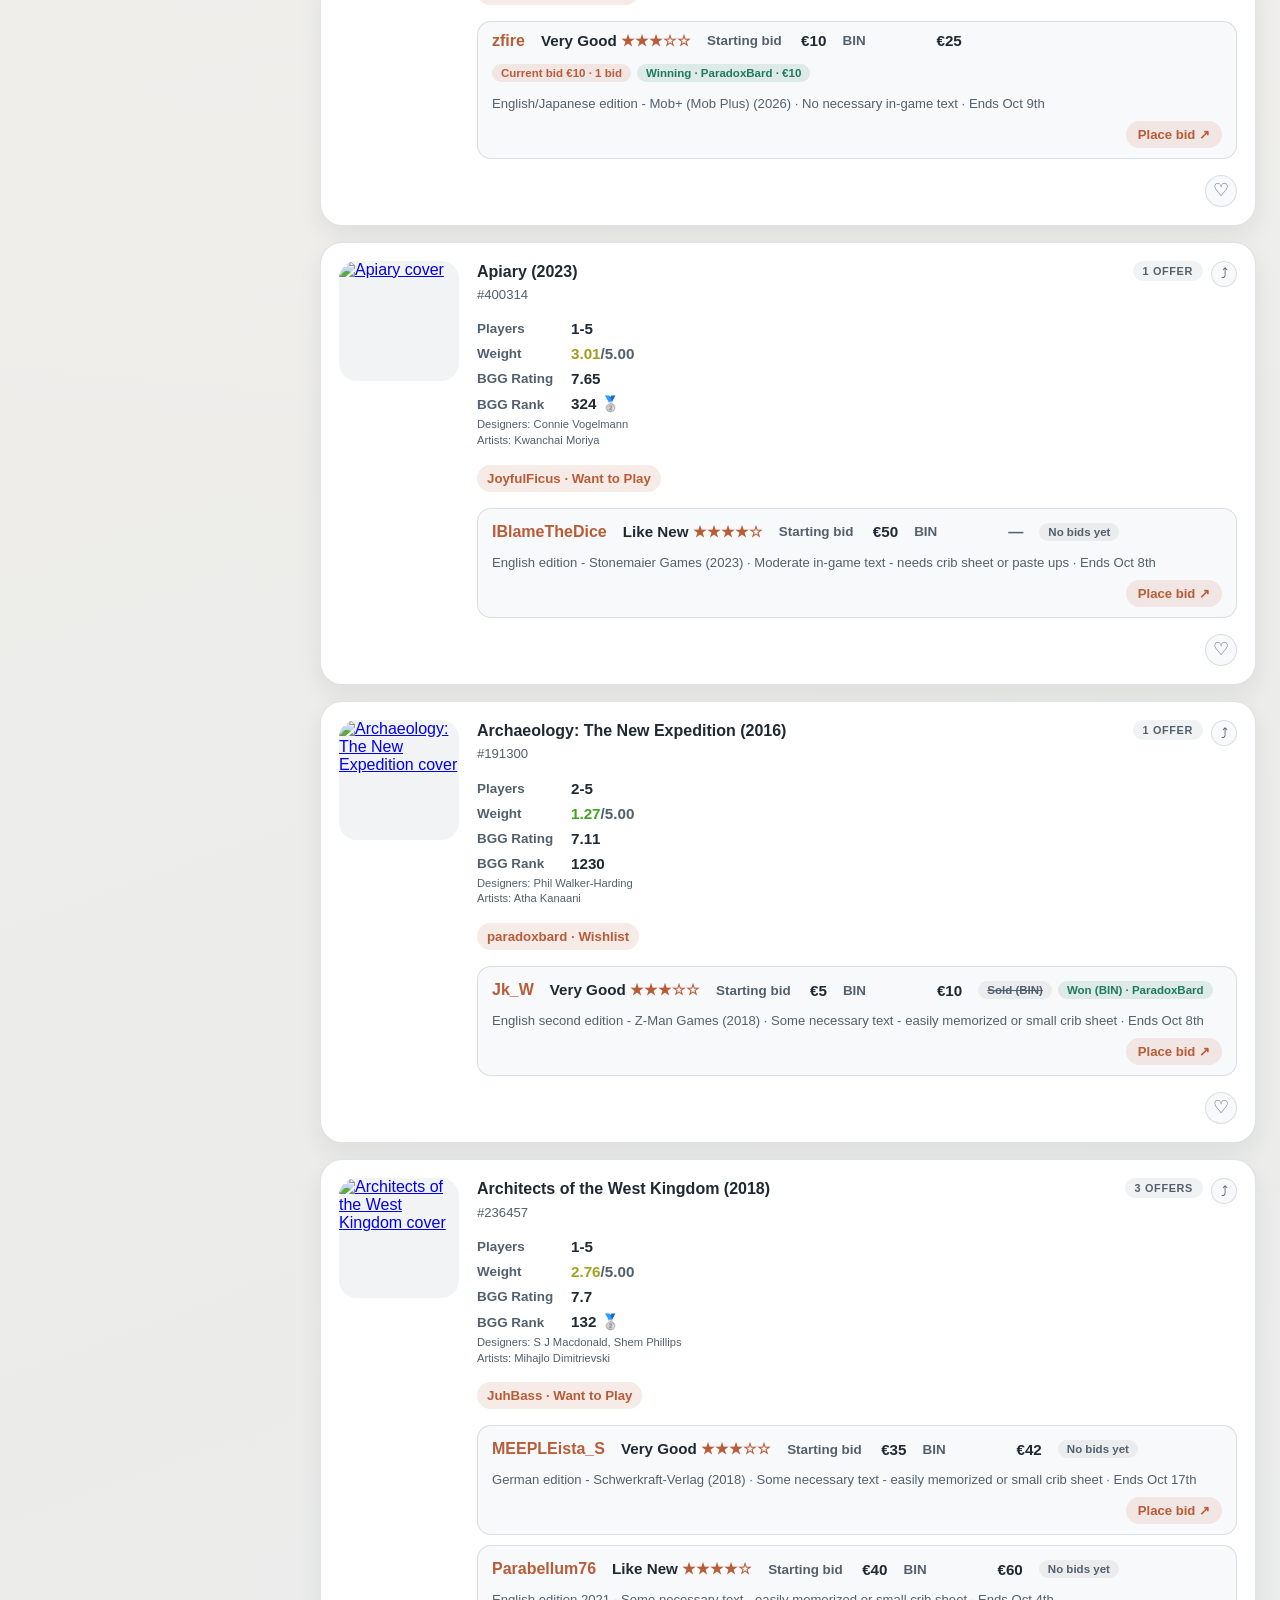
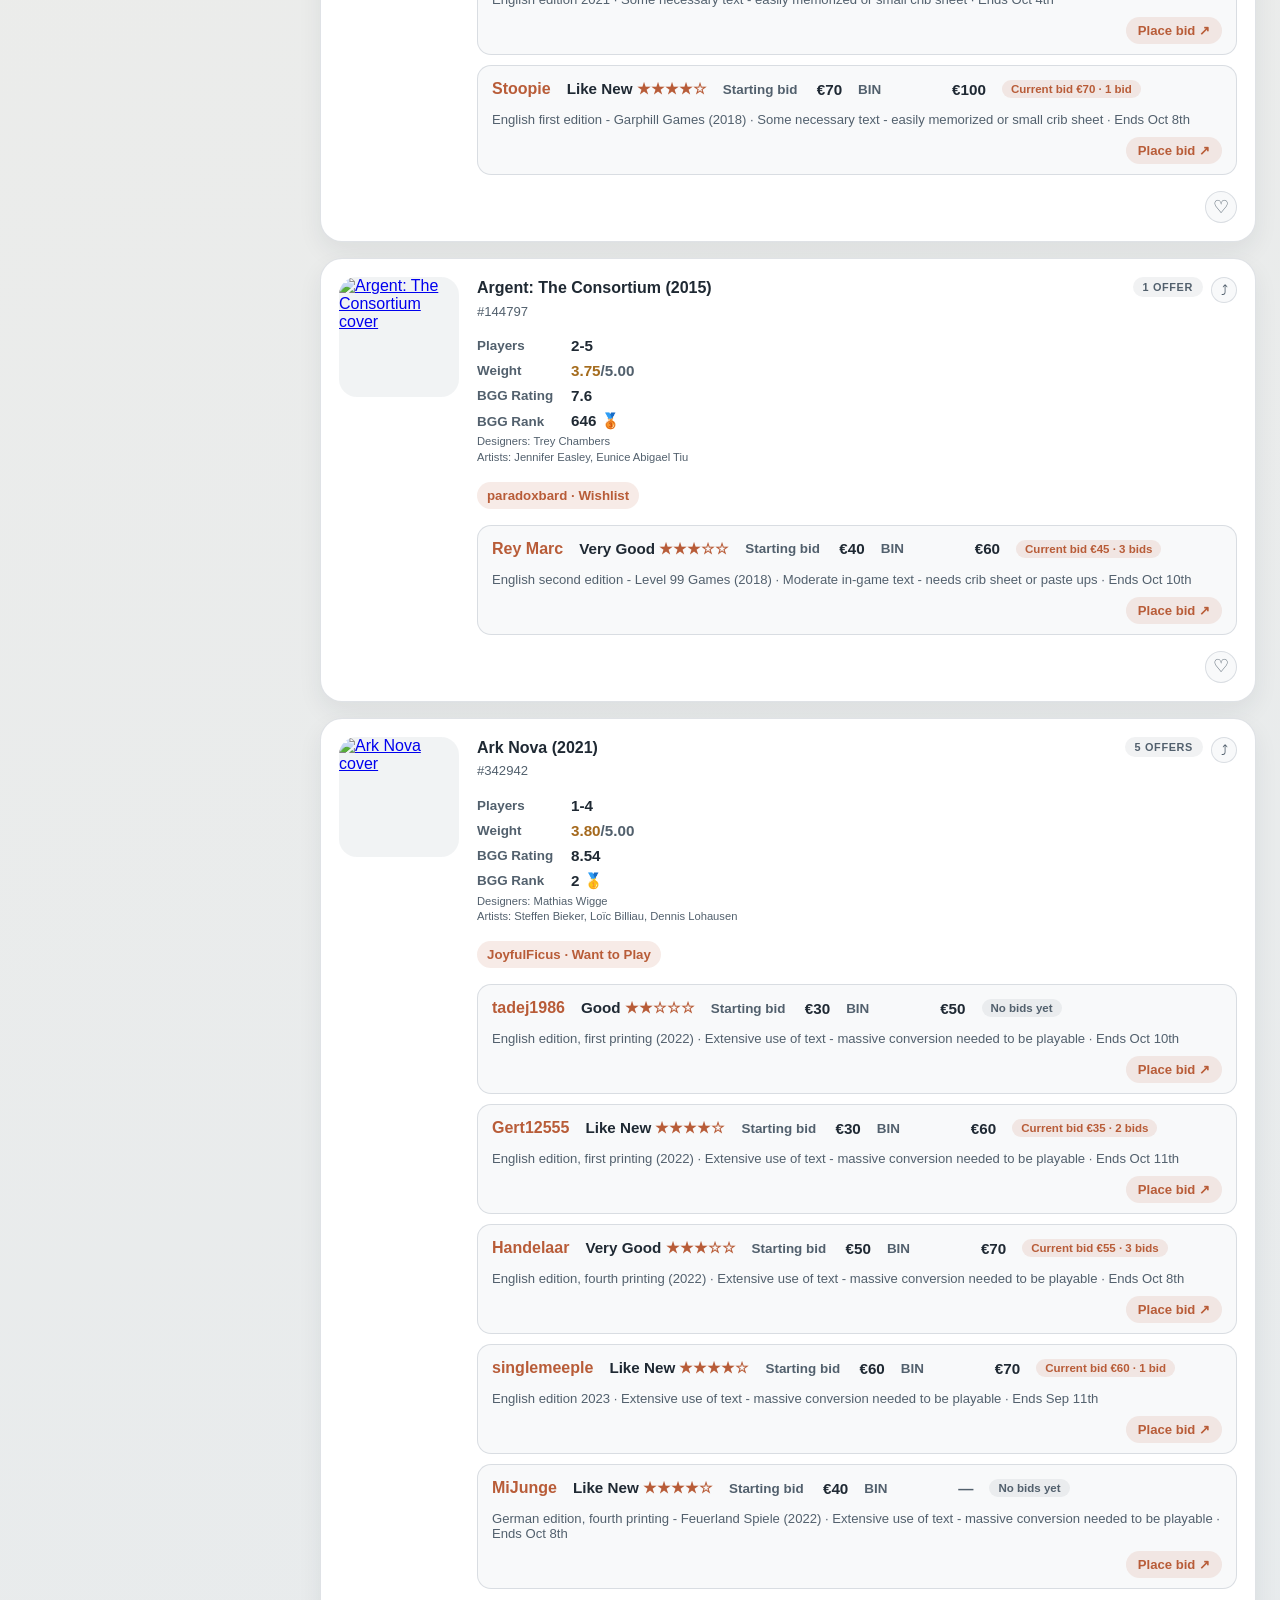
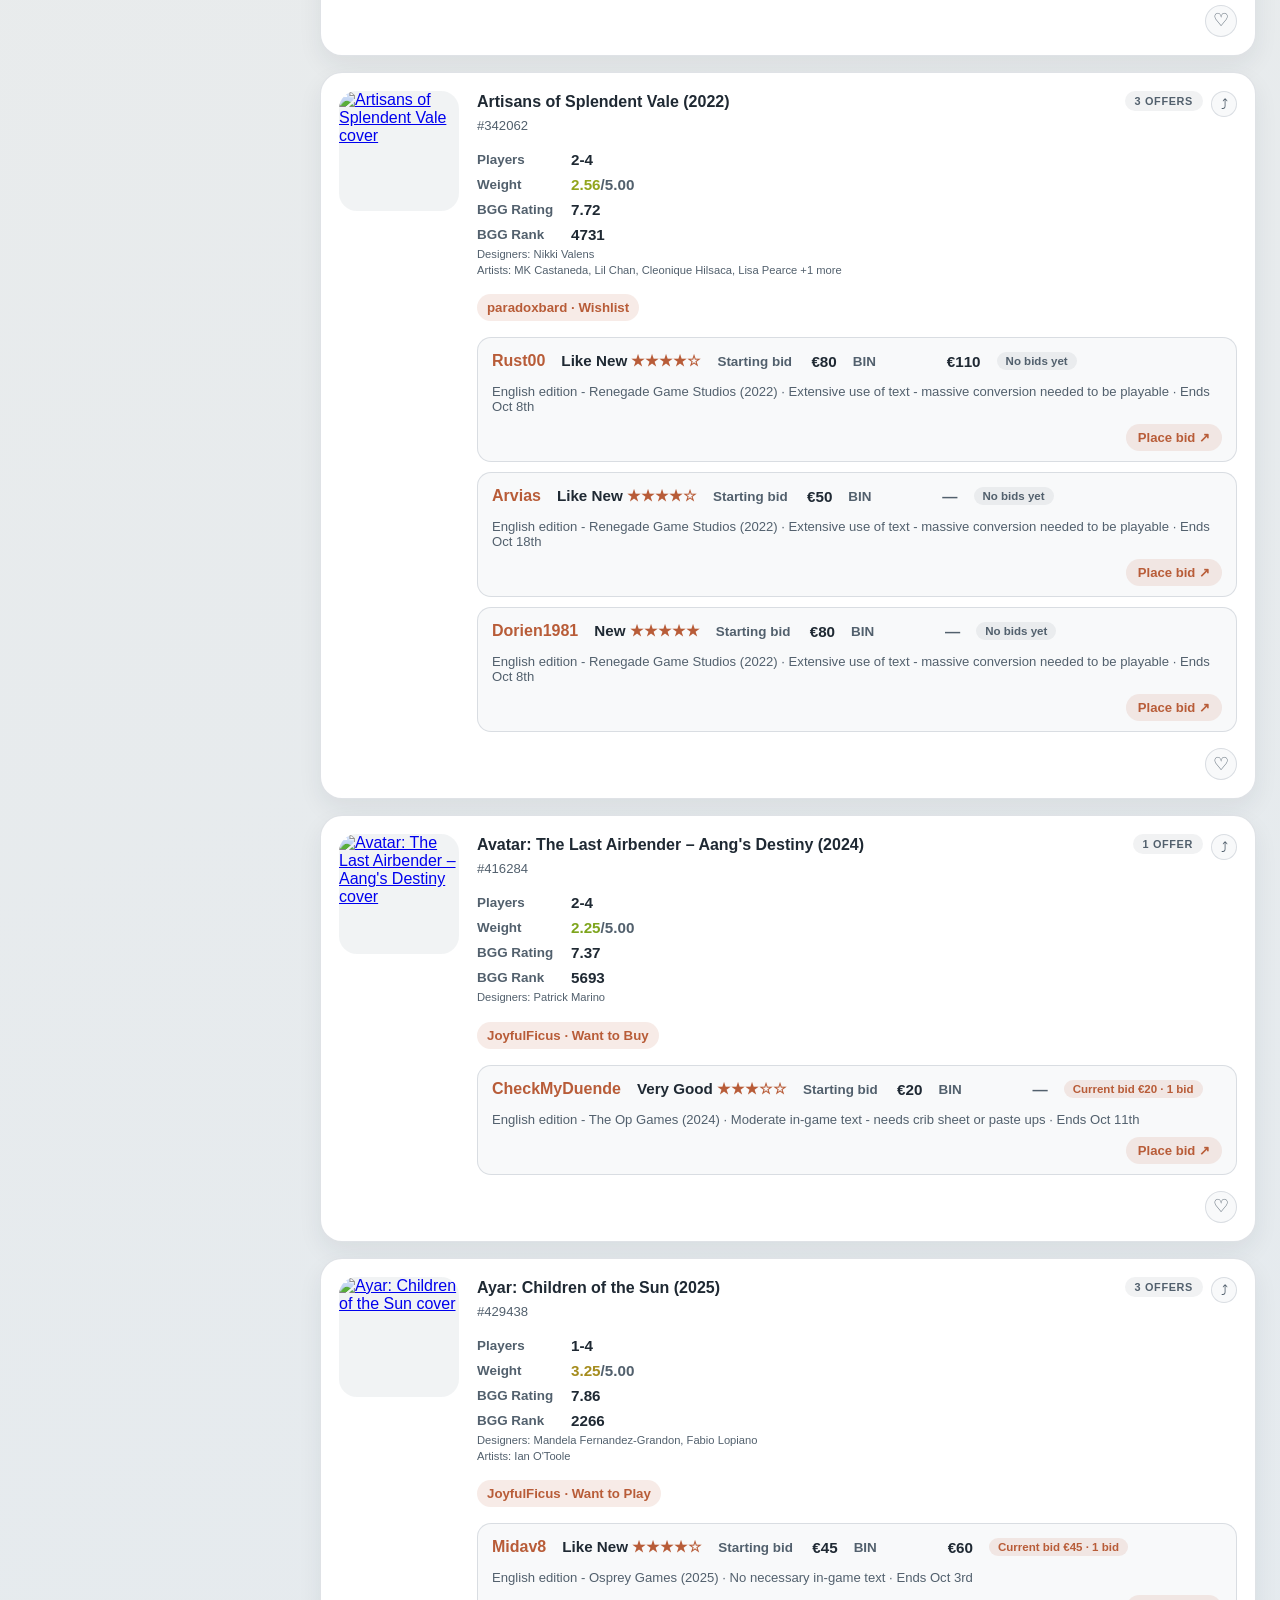
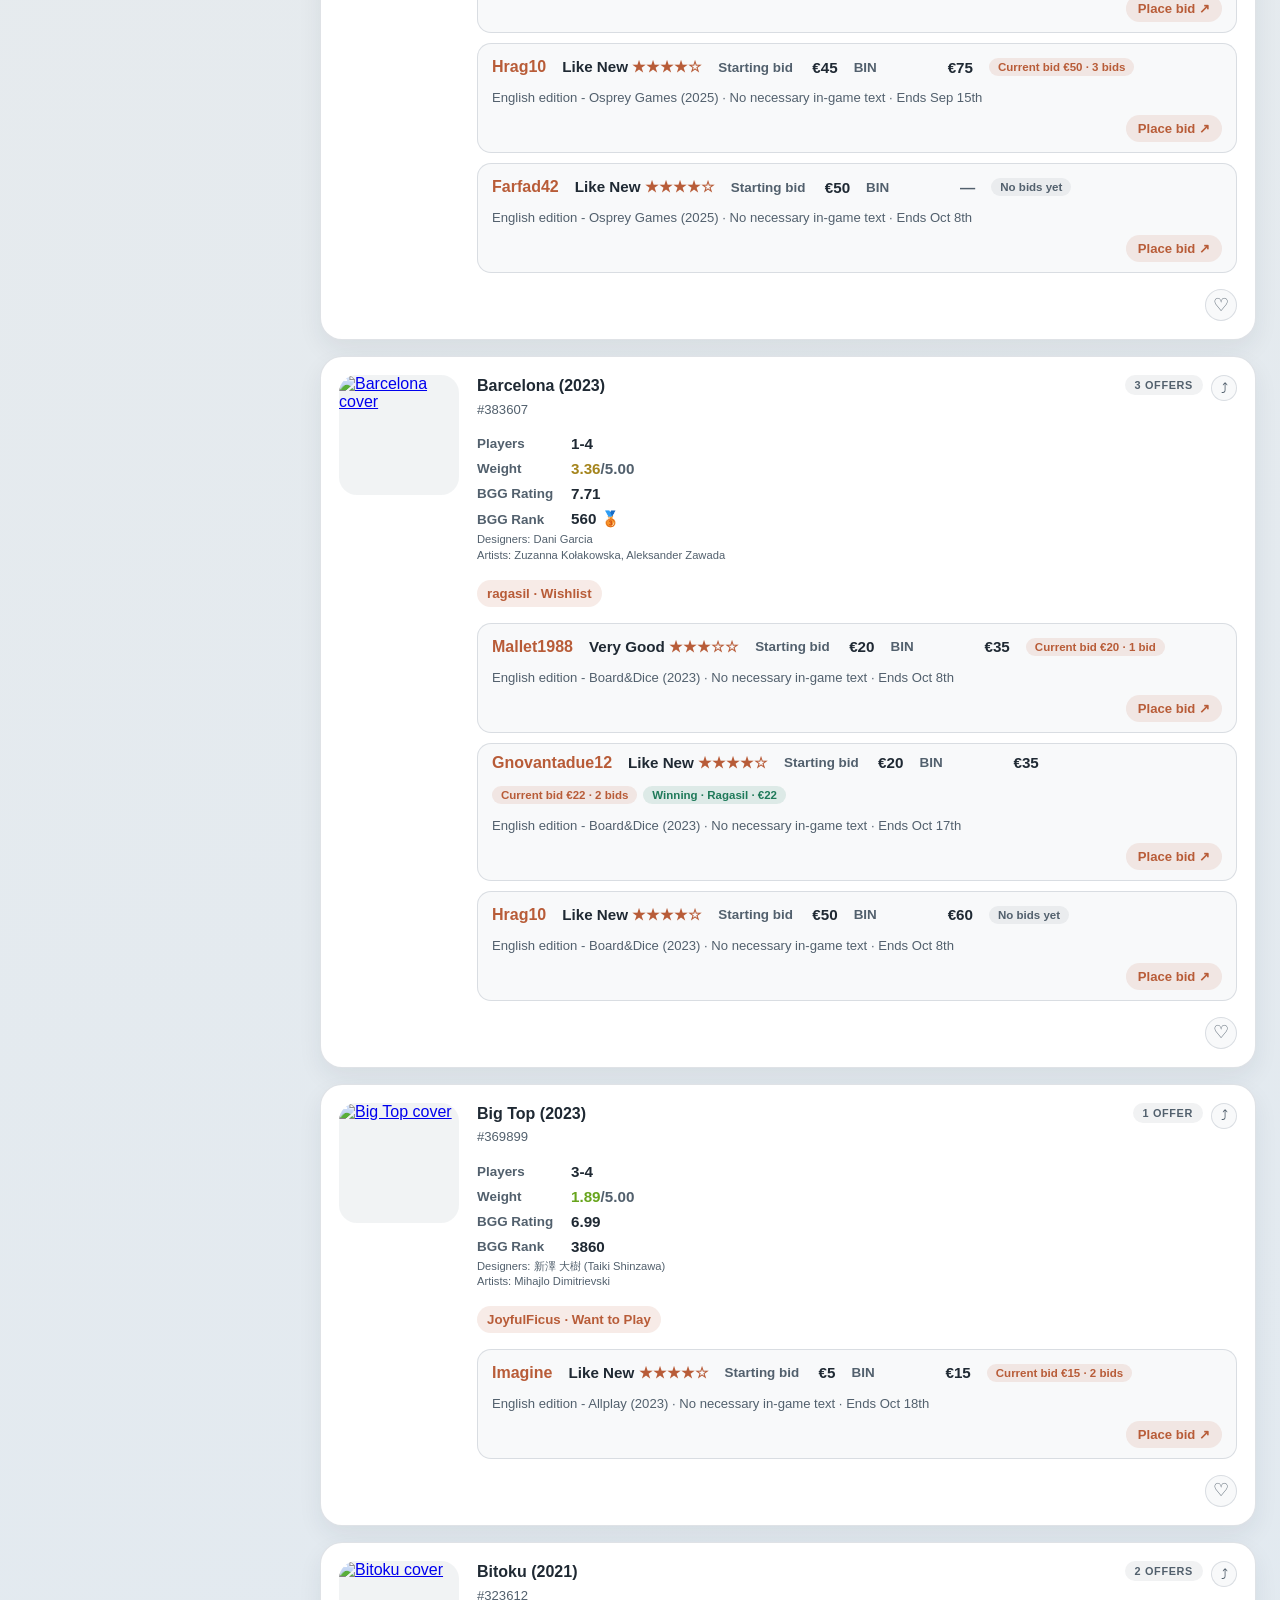
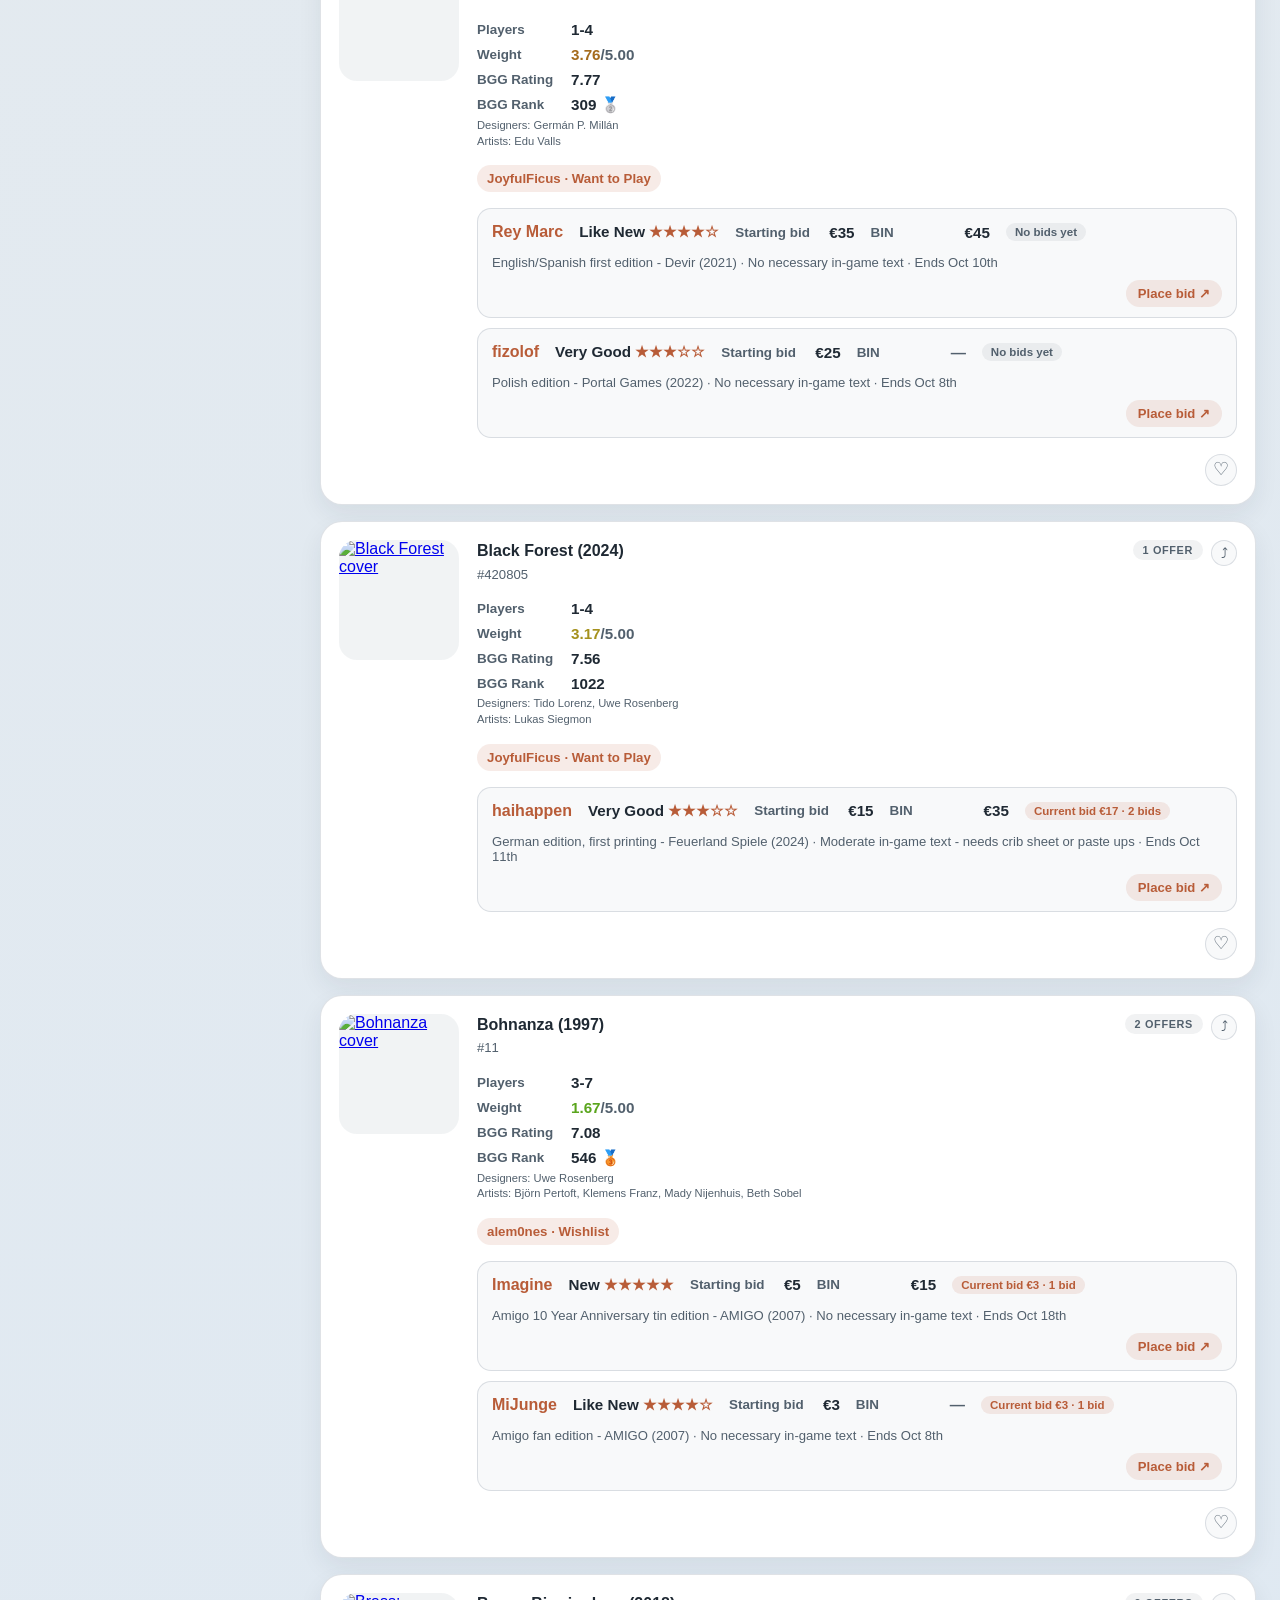
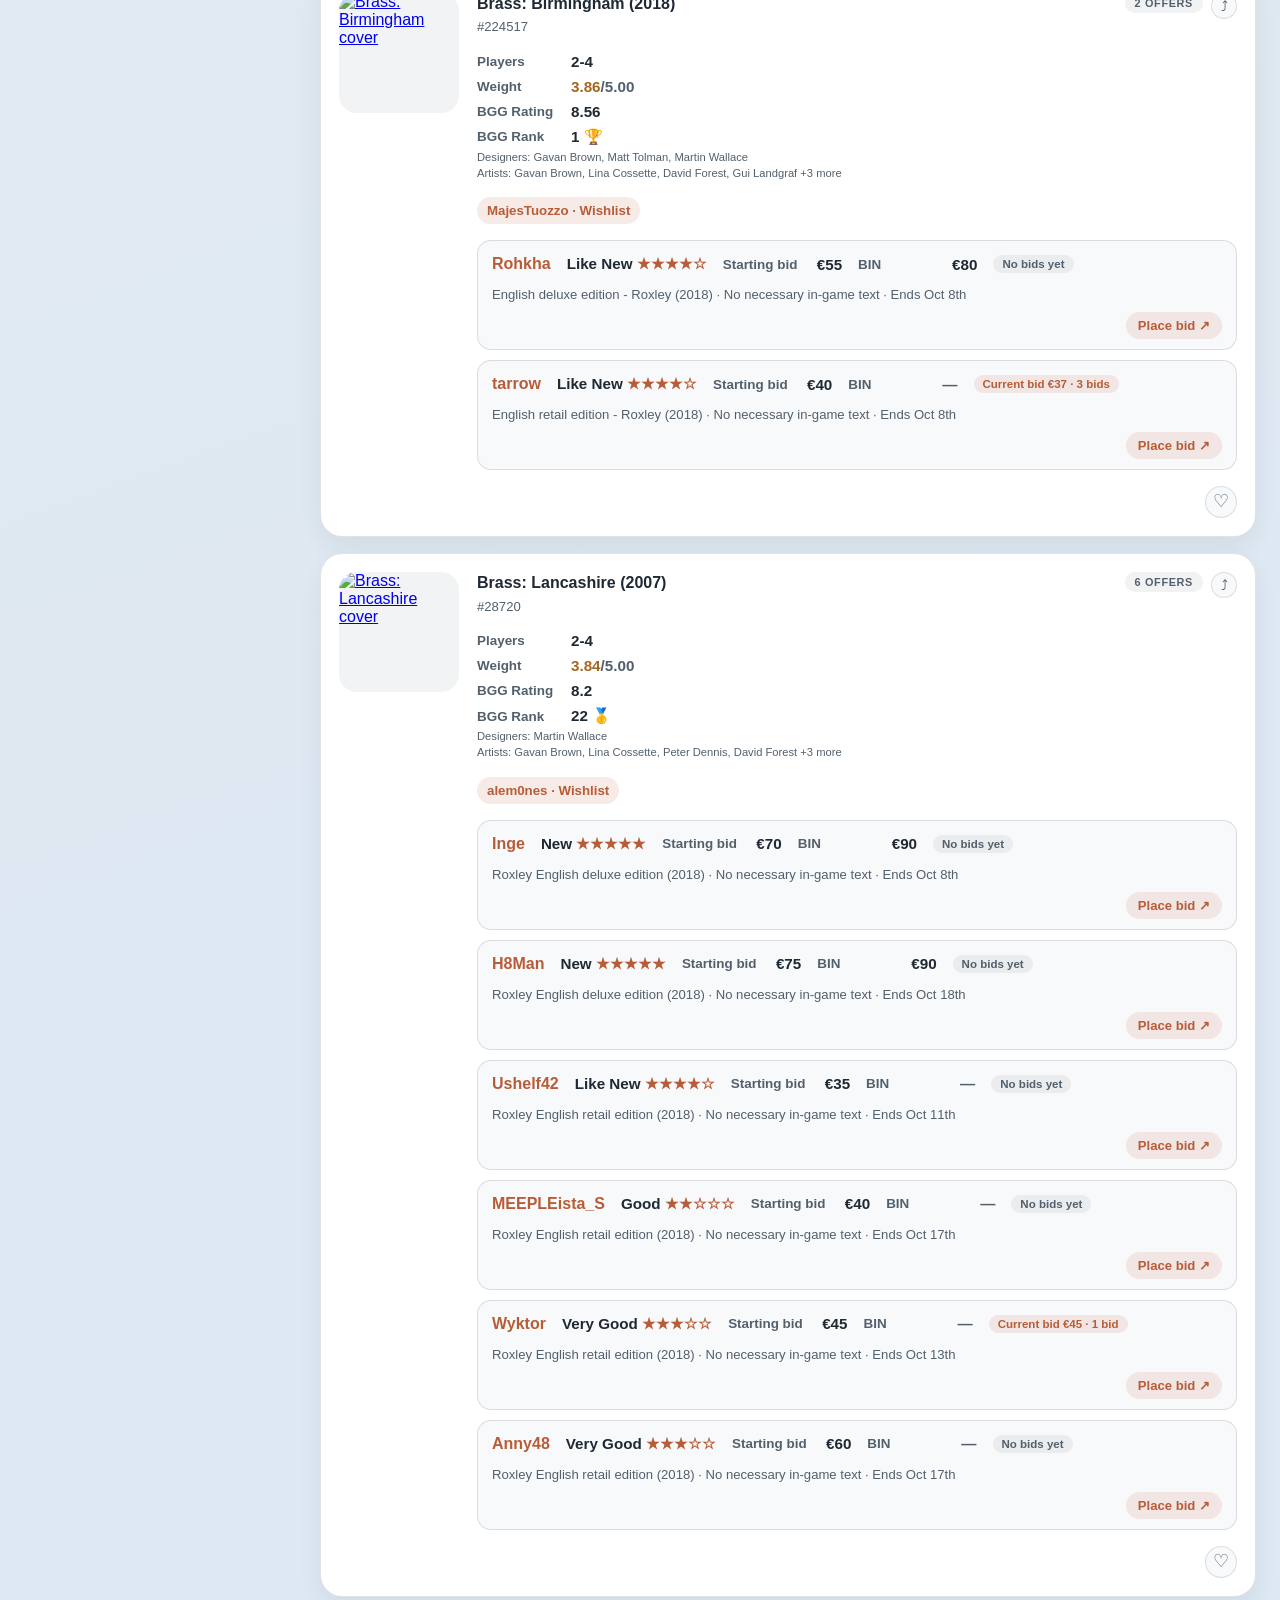
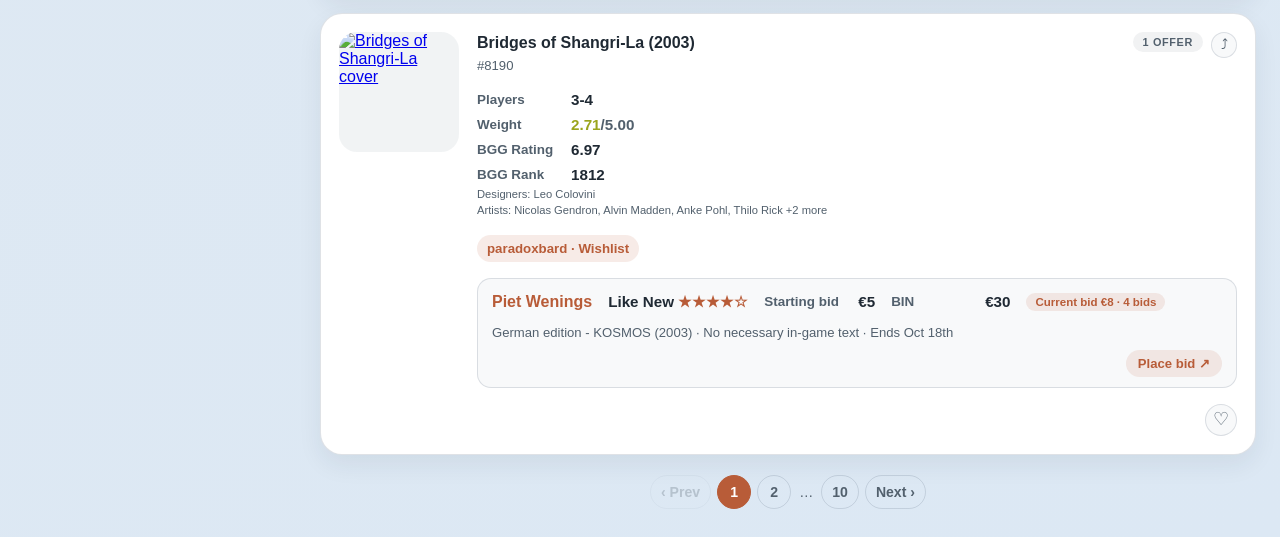
==== commit 46e407e3: "Add hearted-games toggle with localStorage persistence and filter on the auction page" ====
--- a/essen26-auction.html
+++ b/essen26-auction.html
@@ -110,6 +110,15 @@
               </div>
               <div class="filter-group">
                 <div class="filter-heading">
+                  <h3 class="filter-title">Hearted</h3>
+                </div>
+                <label class="toggle" for="hearted-only-toggle">
+                  <input type="checkbox" id="hearted-only-toggle" />
+                  Hearted games only
+                </label>
+              </div>
+              <div class="filter-group">
+                <div class="filter-heading">
                   <h3 class="filter-title">Max starting bid</h3>
                 </div>
                 <label class="range-filter" for="max-starting-bid-filter">
--- a/styles.css
+++ b/styles.css
@@ -666,6 +666,38 @@
         margin-top: 16px;
       }
 
+      .card-footer {
+        display: flex;
+        justify-content: flex-end;
+        margin-top: 16px;
+      }
+
+      .heart-btn {
+        width: 32px;
+        height: 32px;
+        display: flex;
+        align-items: center;
+        justify-content: center;
+        padding: 0;
+        border: 1px solid var(--surface-border);
+        border-radius: 999px;
+        background: var(--subtle-bg);
+        color: var(--muted);
+        font-size: 1.1rem;
+        line-height: 1;
+        cursor: pointer;
+      }
+
+      .heart-btn:hover {
+        background: var(--ctrl-bg-soft);
+      }
+
+      .heart-btn--active {
+        background: var(--accent-soft);
+        border-color: var(--accent);
+        color: var(--accent);
+      }
+
       .vote-row {
         display: flex;
         gap: 8px;
